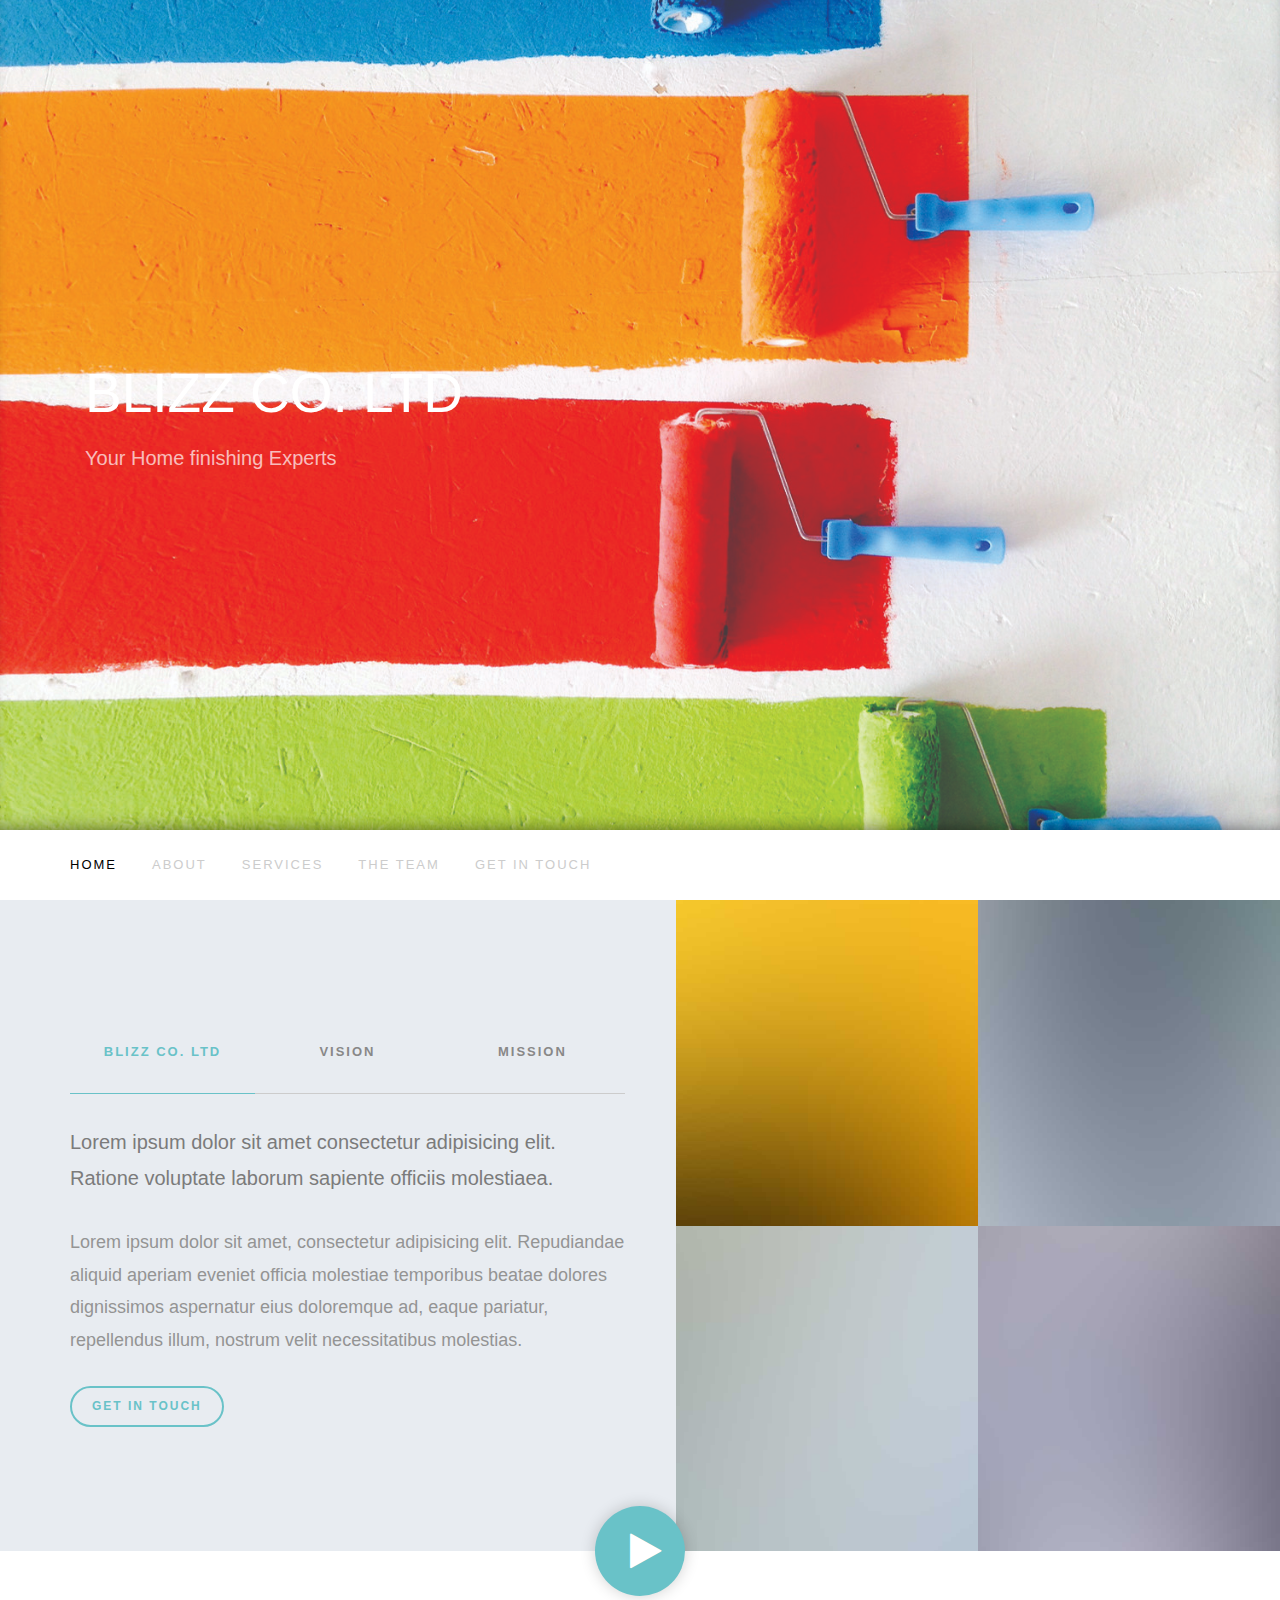
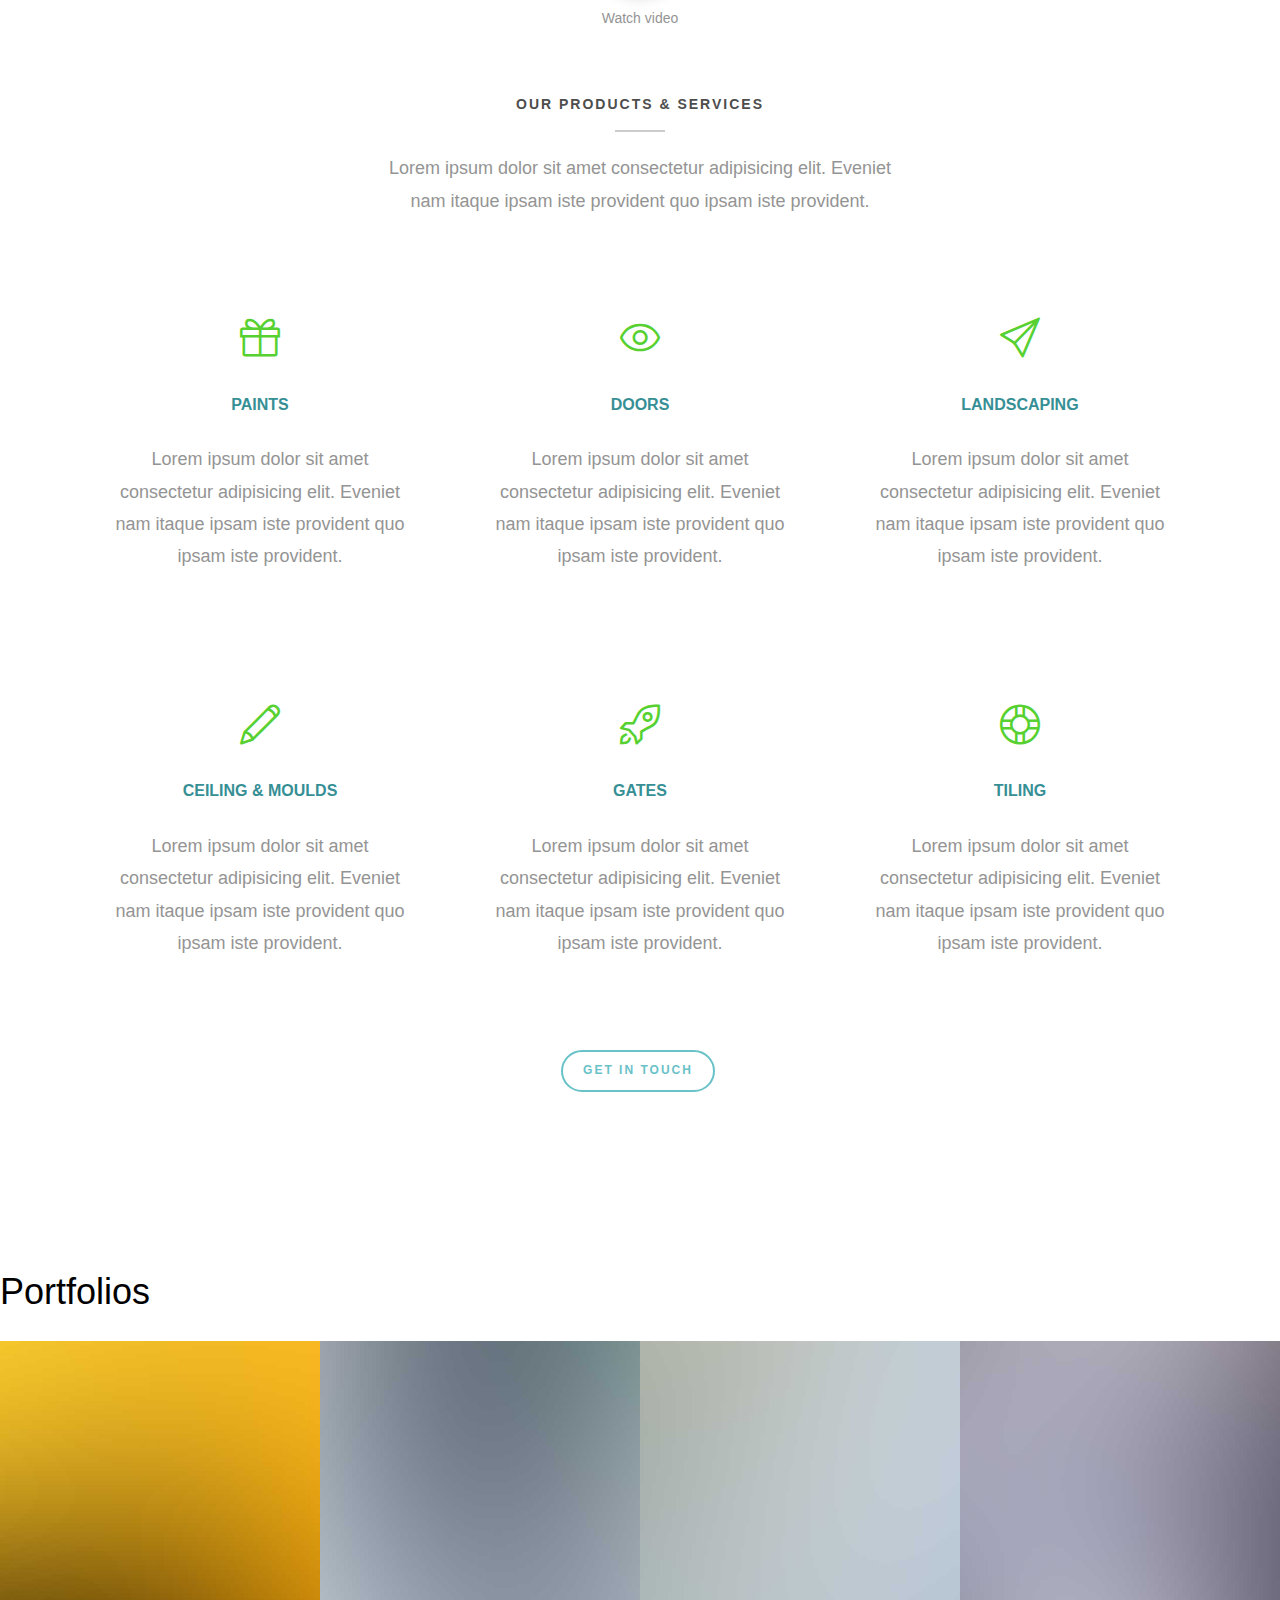
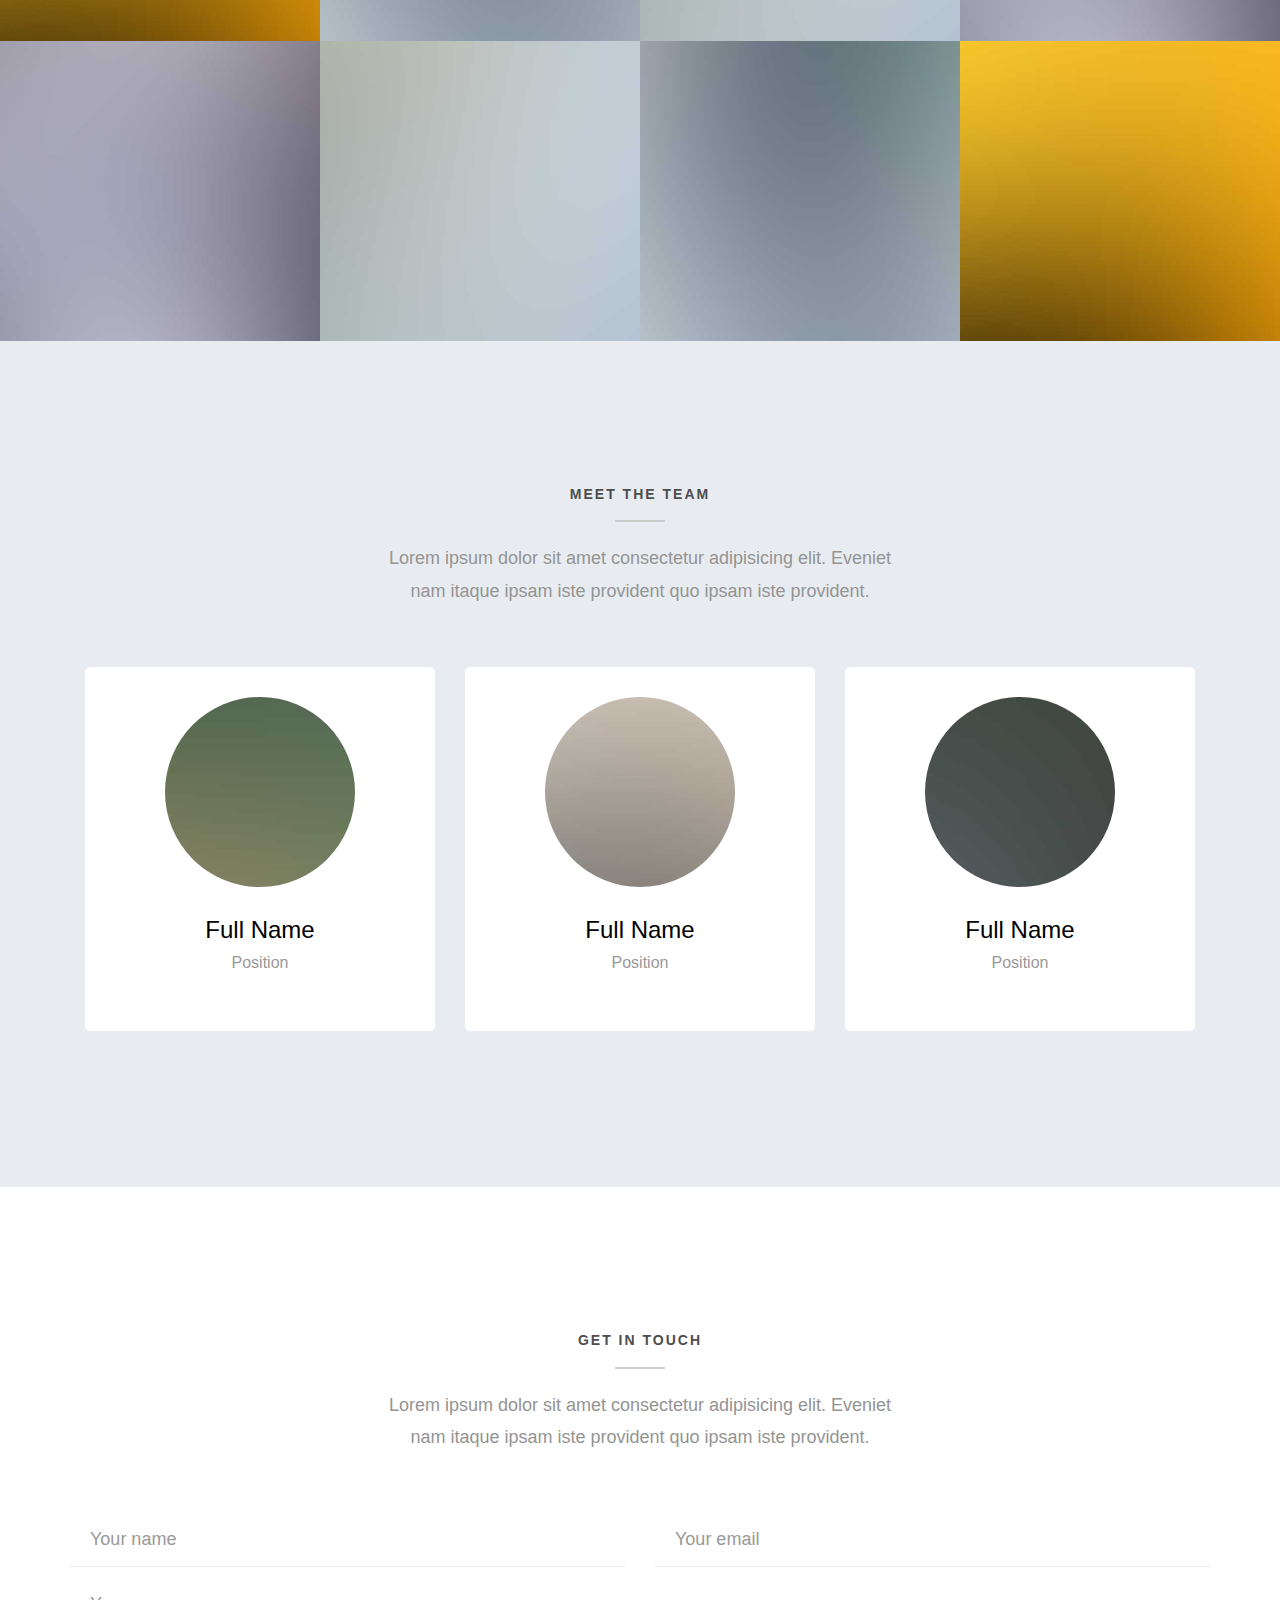
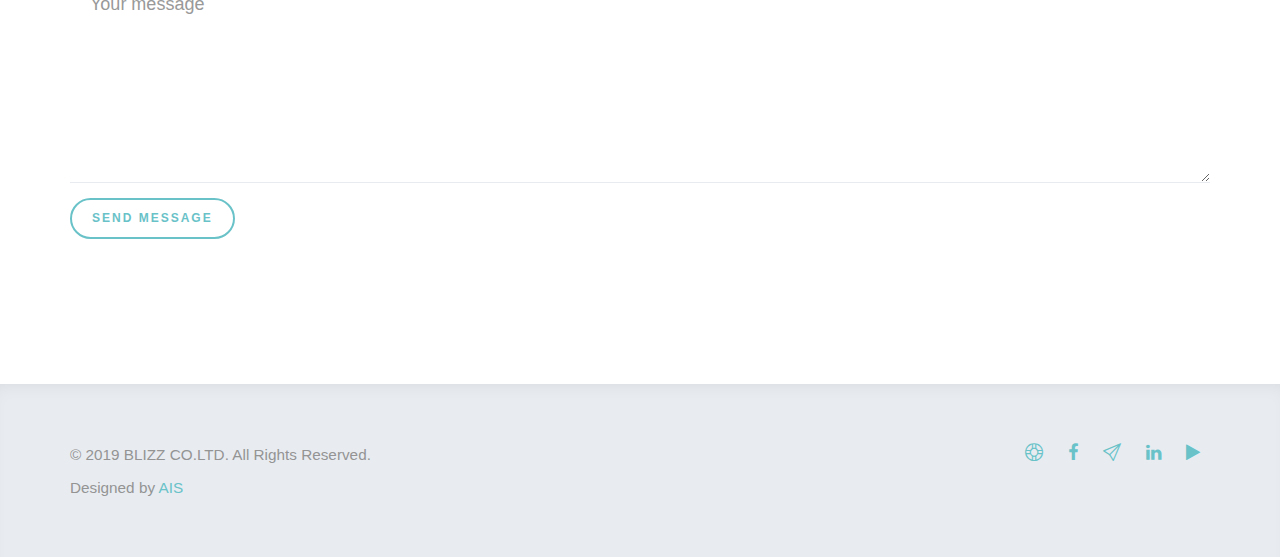
==== index.html @ 88adad77 "Update index.html" ====
<!DOCTYPE html>
<!--[if lt IE 7]>      <html class="no-js lt-ie9 lt-ie8 lt-ie7"> <![endif]-->
<!--[if IE 7]>         <html class="no-js lt-ie9 lt-ie8"> <![endif]-->
<!--[if IE 8]>         <html class="no-js lt-ie9"> <![endif]-->
<!--[if gt IE 8]><!--> <html class="no-js"> <!--<![endif]-->
	<head>
	<meta charset="utf-8">
	<meta http-equiv="X-UA-Compatible" content="IE=edge">
	<title>BLIZZ CO. LTD &angrtvbd; Official Website 2020</title>
	<meta name="viewport" content="width=device-width, initial-scale=1">
	<meta name="description" content="" />
	<meta name="keywords" content="" />
	<meta name="author" content="" />

  
  	<!-- Facebook and Twitter integration -->
	<meta property="og:title" content=""/>
	<meta property="og:image" content=""/>
	<meta property="og:url" content=""/>
	<meta property="og:site_name" content=""/>
	<meta property="og:description" content=""/>
	<meta name="twitter:title" content="" />
	<meta name="twitter:image" content="" />
	<meta name="twitter:url" content="" />
	<meta name="twitter:card" content="" />

	<!-- Place favicon.ico and apple-touch-icon.png in the root directory -->
	<!-- <link rel="shortcut icon" href="favicon.ico"> -->

	<!-- <link href='https://fonts.googleapis.com/css?family=Playfair+Display:400,700,400italic,700italic|Merriweather:300,400italic,300italic,400,700italic' rel='stylesheet' type='text/css'> -->
	
	<!-- Animate.css -->
	<link rel="stylesheet" href="css/animate.css">
	<!-- Icomoon Icon Fonts-->
	<link rel="stylesheet" href="css/icomoon.css">
	<!-- Simple Line Icons -->
	<link rel="stylesheet" href="css/simple-line-icons.css">
	<!-- Magnific Popup -->
	<link rel="stylesheet" href="css/magnific-popup.css">
	<!-- Bootstrap  -->
	<link rel="stylesheet" href="css/bootstrap.css">
	<!-- Theme style -->
	<link rel="stylesheet" href="css/style.css">


	<!-- Modernizr JS -->
	<script src="js/modernizr-2.6.2.min.js"></script>
	<!-- FOR IE9 below -->
	<!--[if lt IE 9]>
	<script src="js/respond.min.js"></script>
	<![endif]-->

	</head>
	<body>
	
	<!-- Loader -->
	<div class="fh5co-loader"></div>
	<div class="fh5co-page">

	<div id="fh5co-container">
		<div id="fh5co-home" class="js-fullheight-home" data-section="home" style="background-image: url(images/hero_bg.jpg);" data-stellar-background-ratio="0.5">
			<div class="container">
				<div class="col-md-6">
					<div class="js-fullheight-home fh5co-copy">
						<div class="js-fullheight-home fh5co-copy-inner">
							<h1>BLIZZ CO. LTD</h1>
							<h2>Your Home finishing Experts</h2>
						</div>
					</div>
				</div>
			</div>
		</div>
		
		<div class="js-sticky">
			<div class="fh5co-main-nav">
				<div class="container">
					<div class="fh5co-menu-1">
						<a href="#" data-nav-section="home">Home</a>
						<a href="#" data-nav-section="mission">About</a>
						<a href="#" data-nav-section="services">Services</a>
						<a href="#" data-nav-section="team">The Team</a>
						<a href="#" data-nav-section="contact">Get In Touch</a>
					</div>
				</div>
			</div>
		</div>

		<div id="fh5co-about" data-section="mission">
			<div class="fh5co-2col">
				
				<div class="fh5co-2col-inner left">
						
						<div class="fh5co-tabs-container">
							<ul class="fh5co-tabs fh5co-three">
								<li class="active"><a href="#" data-tab="marketing">BLIZZ CO. LTD</a></li>
								<li><a href="#" data-tab="analysis">Vision</a></li>
								<li><a href="#" data-tab="strategy">Mission</a></li>
							</ul>
							<div class="fh5co-tab-content active" data-tab-content="marketing">
								<h2>Lorem ipsum dolor sit amet consectetur adipisicing elit. Ratione voluptate laborum sapiente officiis molestiaea.</h2>
								<p>Lorem ipsum dolor sit amet, consectetur adipisicing elit. Repudiandae aliquid aperiam eveniet officia molestiae temporibus beatae dolores dignissimos aspernatur eius doloremque ad, eaque pariatur, repellendus illum, nostrum velit necessitatibus molestias.</p>
								<!-- <ul class="checked">
									<li>Web Development</li>
									<li>User Interface Experts</li>
									<li>Pixel Perfect Design</li>
								</ul> -->
								<p><a href="#" class="btn btn-primary btn-outline">Get In Touch</a></p>
							</div>

							<div class="fh5co-tab-content" data-tab-content="analysis">
								<h2>Quam quasi illum expedita dicta nemo fugit reprehenderit similique! Corporis praesentium magnam sequi.</h2>
								<p>Lorem ipsum dolor sit amet, consectetur adipisicing elit. Nulla explicabo, molestiae eaque fugiat dolores est esse, doloremque placeat assumenda corrupti officia dolorum. Sunt saepe ut, explicabo consectetur, nostrum illo est.</p>
								<!-- <ul class="checked">
									<li>Free HTML5 Templates</li>
									<li>Free Bootstrap Templates</li>
									<li>Free HTML5 Bootstrap Templates</li>
								</ul> -->
								<p><a href="#" class="btn btn-primary btn-outline">Get In Touch</a></p>
							</div>

							<div class="fh5co-tab-content" data-tab-content="strategy">
								<h2>Magnam iste obcaecati illo laboriosam amet. Dignissimos sed quis voluptatum corporis adipisci amet.</h2>
								<p>Lorem ipsum dolor sit amet, consectetur adipisicing elit. Distinctio dolore illum expedita placeat debitis, dignissimos obcaecati et modi. Possimus id dicta consequuntur veritatis, reiciendis at expedita voluptate sint distinctio eligendi!</p>
								<!-- <ul class="checked">
									<li>Web Development</li>
									<li>User Interface Experts</li>
									<li>Pixel Perfect Design</li>
								</ul> -->
								<p><a href="#" class="btn btn-primary btn-outline">Get In Touch</a></p>
							</div>

						</div>

				</div>

			</div>
			<div class="fh5co-2col fh5co-text">
				<div class="fh5co-grid">
					<div class="fh5co-grid-item" style="background-image: url(images/img_3.jpg);"></div>
					<div class="fh5co-grid-item" style="background-image: url(images/img_2.jpg);"></div>
					<div class="fh5co-grid-item" style="background-image: url(images/img_1.jpg);"></div>
					<div class="fh5co-grid-item" style="background-image: url(images/img_4.jpg);"></div>
				</div>
			</div>
		</div> <!-- END fh5co-about -->

		<div id="fh5co-services" data-section="services">
			<div class="fh5co-video"><a href="https://vimeo.com/channels/staffpicks/93951774" class="popup-vimeo"><i class="icon-play2"></i></a> <span>Watch video</span></div>
			<div class="container">
				<div class="col-md-6 col-md-offset-3 text-center fh5co-heading">
					<h2>Our Products &amp; Services</h2>
					<p>Lorem ipsum dolor sit amet consectetur adipisicing elit. Eveniet nam itaque ipsam iste provident quo ipsam iste provident.</p>
				</div>
				<div class="col-md-4">
					<div class="service">
						<div class="icon"><i class="icon-present"></i></div>
							<a href="Paints.html"><h3><strong>Paints</strong></h3></a> 
						<p>Lorem ipsum dolor sit amet consectetur adipisicing elit. Eveniet nam itaque ipsam iste provident quo ipsam iste provident.</p>
						<!-- <p><strong>Wholesales</strong> <br><strong>Retails</strong> <br><strong>Application Services</strong></p>						 -->
					</div>
				</div>
				<div class="col-md-4">
					<div class="service">
						<div class="icon"><i class="icon-eye"></i></div>
						<a href="Doors.html"><h3><strong>Doors</strong></h3></a>
						<p>Lorem ipsum dolor sit amet consectetur adipisicing elit. Eveniet nam itaque ipsam iste provident quo ipsam iste provident.</p>
						<!-- <p><strong>Wholesales</strong> <br><strong>Retails</strong></p> -->
					</div>
				</div>
				<div class="col-md-4">
					<div class="service">
						<div class="icon"><i class="icon-paper-plane"></i></div>
						<a href="Landscaping.html"><h3><strong>Landscaping</strong></h3></a>
						<p>Lorem ipsum dolor sit amet consectetur adipisicing elit. Eveniet nam itaque ipsam iste provident quo ipsam iste provident.</p>
					</div>
				</div>

				<div class="col-md-4">
					<div class="service">
						<div class="icon"><i class="icon-pencil"></i></div>
						<a href="Ceiling-moulds.html"><h3><strong>Ceiling &amp; Moulds</strong></h3></a>
						<p>Lorem ipsum dolor sit amet consectetur adipisicing elit. Eveniet nam itaque ipsam iste provident quo ipsam iste provident.</p>
					</div>
				</div>
				<div class="col-md-4">
					<div class="service">
						<div class="icon"><i class="icon-rocket"></i></div>
							<a href="Gates.html"><h3><strong>Gates</strong></h3></a>
						<p>Lorem ipsum dolor sit amet consectetur adipisicing elit. Eveniet nam itaque ipsam iste provident quo ipsam iste provident.</p>
					</div>
				</div>
				<div class="col-md-4">
					<div class="service">
						<div class="icon"><i class="icon-support"></i></div>
						<a href="Tiling.html"><h3><strong>Tiling</strong></h3></a>
						<p>Lorem ipsum dolor sit amet consectetur adipisicing elit. Eveniet nam itaque ipsam iste provident quo ipsam iste provident.</p>
					</div>
				</div>
				<div class="col-md-12 text-center">
					<p><a href="#" class="btn btn-primary btn-outline">Get In Touch</a></p>
				</div>

			</div>

		</div> <!-- END fh5co-services -->
		<h1>Portfolios</h1>
		<div id="fh5co-gallery">
			<a href="images/img_3.jpg" class="fh5co-item image-popup" style="background-image: url(images/img_3.jpg)">
				<div class="fh5co-overlay"></div>
				<div class="fh5co-copy">
					<div class="fh5co-copy-inner">
						<h2>Consectetur adipisicing</h2>
						<h3>Web Design</h3>
					</div>
				</div>
			</a>
			<a href="images/img_2.jpg" class="fh5co-item image-popup" style="background-image: url(images/img_2.jpg)">
				<div class="fh5co-overlay"></div>
				<div class="fh5co-copy">
					<div class="fh5co-copy-inner">
						<h2>Consectetur adipisicing</h2>
						<h3>Web Design</h3>
					</div>
				</div>
			</a>
			<a href="images/img_1.jpg" class="fh5co-item image-popup" style="background-image: url(images/img_1.jpg)">
				<div class="fh5co-overlay"></div>
				<div class="fh5co-copy">
					<div class="fh5co-copy-inner">
						<h2>Consectetur adipisicing</h2>
						<h3>Illustration</h3>
					</div>
				</div>
			</a>
			<a href="images/img_4.jpg" class="fh5co-item image-popup" style="background-image: url(images/img_4.jpg)">
				<div class="fh5co-overlay"></div>
				<div class="fh5co-copy">
					<div class="fh5co-copy-inner">
						<h2>Consectetur adipisicing</h2>
						<h3>Web Design</h3>
					</div>
				</div>
			</a>
			<a href="images/img_4.jpg" class="fh5co-item image-popup" style="background-image: url(images/img_4.jpg)">
				<div class="fh5co-overlay"></div>
				<div class="fh5co-copy">
					<div class="fh5co-copy-inner">
						<h2>Consectetur adipisicing</h2>
						<h3>Logo, Branding</h3>
					</div>
				</div>
			</a>
			<a href="images/img_1.jpg" class="fh5co-item image-popup" style="background-image: url(images/img_1.jpg)">
				<div class="fh5co-overlay"></div>
				<div class="fh5co-copy">
					<div class="fh5co-copy-inner">
						<h2>Consectetur adipisicing</h2>
						<h3>Brnading, Identity</h3>
					</div>
				</div>
			</a>
			<a href="images/img_2.jpg" class="fh5co-item image-popup" style="background-image: url(images/img_2.jpg)">
				<div class="fh5co-overlay"></div>
				<div class="fh5co-copy">
					<div class="fh5co-copy-inner">
						<h2>Consectetur adipisicing</h2>
						<h3>Packaging</h3>
					</div>
				</div>
			</a>
			<a href="images/img_3.jpg" class="fh5co-item image-popup" style="background-image: url(images/img_3.jpg)">
				<div class="fh5co-overlay"></div>
				<div class="fh5co-copy">
					<div class="fh5co-copy-inner">
						<h2>Consectetur adipisicing</h2>
						<h3>Web Design</h3>
					</div>
				</div>
			</a>
		</div> <!-- END fh5co-gallery -->

		<div id="fh5co-team" data-section="team">
			<div class="container">
				<div class="col-md-6 col-md-offset-3 text-center fh5co-heading">
					<h2>Meet The Team</h2>
					<p>Lorem ipsum dolor sit amet consectetur adipisicing elit. Eveniet nam itaque ipsam iste provident quo ipsam iste provident.</p>
				</div>
				<div class="col-md-4">
					<div class="person">
						<img src="images/person1.jpg" alt="" class="img-responsive">
						<h3>Full Name</h3>
						<h4>Position</h4>
					</div>
				</div>
				<div class="col-md-4">
					<div class="person">
						<img src="images/person2.jpg" alt="" class="img-responsive">
						<h3>Full Name</h3>
						<h4>Position</h4>
					</div>
				</div>
				<div class="col-md-4">
					<div class="person">
						<img src="images/person3.jpg" alt="" class="img-responsive">
						<h3>Full Name</h3>
						<h4>Position</h4>
					</div>
				</div>
			</div>
		</div> <!-- END fh5co-team -->

		<div id="fh5co-contact" data-section="contact">
			<div class="container">
				<div class="col-md-6 col-md-offset-3 text-center fh5co-heading">
					<h2>Get In Touch</h2>
					<p>Lorem ipsum dolor sit amet consectetur adipisicing elit. Eveniet nam itaque ipsam iste provident quo ipsam iste provident.</p>
				</div>
				<form action="#" method="post">
					<div class="row">
						<div class="col-md-6">
							<div class="form-group">
								<input type="text" name="name" class="form-control" placeholder="Your name">
							</div>		
						</div>
						<div class="col-md-6">
							<div class="form-group">
								<input type="email" name="email" class="form-control" placeholder="Your email">
							</div>		
						</div>
						<div class="col-md-12">
							<div class="form-group">
								<textarea name="message" id="" cols="30" rows="7" class="form-control" placeholder="Your message"></textarea>
							</div>		
						</div>
						<div class="col-md-12">
							<div class="form-group">
								<input type="submit" name="submit" value="Send message" class="btn btn-primary btn-outline">
							</div>
						</div>
					</div>
					
				</form>
			</div>
		</div>

		<div id="fh5co-footer">
			<div class="container">
				<div class="row">
					<div class="col-md-6">
						<p><small>&copy; 2019 BLIZZ CO.LTD. All Rights Reserved. <br> Designed by <a href="http://ais.com/" target="_blank">AIS</a></small></p>
					</div>
					<div class="col-md-6">
						<ul class="fh5co-social">
							<li><a href="#"><i class="icon-support"></i></a></li>
							<li><a href="#"><i class="icon-facebook"></i></a></li>
							<li><a href="#"><i class="icon-paper-plane"></i></a></li>
							<li><a href="#"><i class="icon-linkedin"></i></a></li>
							<li><a href="#"><i class="icon-play2"></i></a></li>
						</ul>
					</div>
				</div>
			</div>
		</div>

		
		
	</div>

	</div>

	<div class="gototop js-top">
		<a href="#" class="js-gotop"><i class="icon-arrow-up"></i></a>
	</div>
	
	
	
	
	<!-- jQuery -->
	<script src="js/jquery.min.js"></script>
	<!-- jQuery Easing -->
	<script src="js/jquery.easing.1.3.js"></script>
	<!-- Bootstrap -->
	<script src="js/bootstrap.min.js"></script>
	<!-- Waypoints -->
	<script src="js/jquery.waypoints.min.js"></script>
	<!-- Stellar Parallax -->
	<script src="js/jquery.stellar.min.js"></script>
	<!-- Magnific Popup -->
	<script src="js/jquery.magnific-popup.min.js"></script>
	<script src="js/magnific-popup-options.js"></script>
	<!-- Main JS -->
	<script src="js/main.js"></script>

	</body>
</html>
---- css/icomoon.css ----
@font-face {
	font-family: 'icomoon';
	src:url('../fonts/icomoon/icomoon.eot?qtatmt');
	src:url('../fonts/icomoon/icomoon.eot?qtatmt#iefix') format('embedded-opentype'),
		url('../fonts/icomoon/icomoon.ttf?qtatmt') format('truetype'),
		url('../fonts/icomoon/icomoon.woff?qtatmt') format('woff'),
		url('../fonts/icomoon/icomoon.svg?qtatmt#icomoon') format('svg');
	font-weight: normal;
	font-style: normal;
}

[class^="icon-"], [class*=" icon-"] {
	font-family: 'icomoon';
	speak: none;
	font-style: normal;
	font-weight: normal;
	font-variant: normal;
	text-transform: none;
	line-height: 1;

	/* Better Font Rendering =========== */
	-webkit-font-smoothing: antialiased;
	-moz-osx-font-smoothing: grayscale;
}

.icon-glass:before {
	content: "\f000";
}
.icon-music:before {
	content: "\f001";
}
.icon-search2:before {
	content: "\f002";
}
.icon-envelope-o:before {
	content: "\f003";
}
.icon-heart:before {
	content: "\f004";
}
.icon-star:before {
	content: "\f005";
}
.icon-star-o:before {
	content: "\f006";
}
.icon-user:before {
	content: "\f007";
}
.icon-film:before {
	content: "\f008";
}
.icon-th-large:before {
	content: "\f009";
}
.icon-th:before {
	content: "\f00a";
}
.icon-th-list:before {
	content: "\f00b";
}
.icon-check:before {
	content: "\f00c";
}
.icon-close:before {
	content: "\f00d";
}
.icon-remove:before {
	content: "\f00d";
}
.icon-times:before {
	content: "\f00d";
}
.icon-search-plus:before {
	content: "\f00e";
}
.icon-search-minus:before {
	content: "\f010";
}
.icon-power-off:before {
	content: "\f011";
}
.icon-signal:before {
	content: "\f012";
}
.icon-cog:before {
	content: "\f013";
}
.icon-gear:before {
	content: "\f013";
}
.icon-trash-o:before {
	content: "\f014";
}
.icon-home:before {
	content: "\f015";
}
.icon-file-o:before {
	content: "\f016";
}
.icon-clock-o:before {
	content: "\f017";
}
.icon-road:before {
	content: "\f018";
}
.icon-download:before {
	content: "\f019";
}
.icon-arrow-circle-o-down:before {
	content: "\f01a";
}
.icon-arrow-circle-o-up:before {
	content: "\f01b";
}
.icon-inbox:before {
	content: "\f01c";
}
.icon-play-circle-o:before {
	content: "\f01d";
}
.icon-repeat2:before {
	content: "\f01e";
}
.icon-rotate-right:before {
	content: "\f01e";
}
.icon-refresh:before {
	content: "\f021";
}
.icon-list-alt:before {
	content: "\f022";
}
.icon-lock:before {
	content: "\f023";
}
.icon-flag:before {
	content: "\f024";
}
.icon-headphones:before {
	content: "\f025";
}
.icon-volume-off:before {
	content: "\f026";
}
.icon-volume-down:before {
	content: "\f027";
}
.icon-volume-up:before {
	content: "\f028";
}
.icon-qrcode:before {
	content: "\f029";
}
.icon-barcode:before {
	content: "\f02a";
}
.icon-tag:before {
	content: "\f02b";
}
.icon-tags:before {
	content: "\f02c";
}
.icon-book:before {
	content: "\f02d";
}
.icon-bookmark:before {
	content: "\f02e";
}
.icon-print:before {
	content: "\f02f";
}
.icon-camera:before {
	content: "\f030";
}
.icon-font:before {
	content: "\f031";
}
.icon-bold:before {
	content: "\f032";
}
.icon-italic:before {
	content: "\f033";
}
.icon-text-height:before {
	content: "\f034";
}
.icon-text-width:before {
	content: "\f035";
}
.icon-align-left:before {
	content: "\f036";
}
.icon-align-center2:before {
	content: "\f037";
}
.icon-align-right:before {
	content: "\f038";
}
.icon-align-justify2:before {
	content: "\f039";
}
.icon-list:before {
	content: "\f03a";
}
.icon-dedent:before {
	content: "\f03b";
}
.icon-outdent:before {
	content: "\f03b";
}
.icon-indent:before {
	content: "\f03c";
}
.icon-video-camera:before {
	content: "\f03d";
}
.icon-image:before {
	content: "\f03e";
}
.icon-photo:before {
	content: "\f03e";
}
.icon-picture-o:before {
	content: "\f03e";
}
.icon-pencil:before {
	content: "\f040";
}
.icon-map-marker:before {
	content: "\f041";
}
.icon-adjust:before {
	content: "\f042";
}
.icon-tint:before {
	content: "\f043";
}
.icon-edit:before {
	content: "\f044";
}
.icon-pencil-square-o:before {
	content: "\f044";
}
.icon-share-square-o:before {
	content: "\f045";
}
.icon-check-square-o:before {
	content: "\f046";
}
.icon-arrows:before {
	content: "\f047";
}
.icon-step-backward:before {
	content: "\f048";
}
.icon-fast-backward:before {
	content: "\f049";
}
.icon-backward:before {
	content: "\f04a";
}
.icon-play2:before {
	content: "\f04b";
}
.icon-pause2:before {
	content: "\f04c";
}
.icon-stop2:before {
	content: "\f04d";
}
.icon-forward:before {
	content: "\f04e";
}
.icon-fast-forward2:before {
	content: "\f050";
}
.icon-step-forward:before {
	content: "\f051";
}
.icon-eject:before {
	content: "\f052";
}
.icon-chevron-left:before {
	content: "\f053";
}
.icon-chevron-right:before {
	content: "\f054";
}
.icon-plus-circle:before {
	content: "\f055";
}
.icon-minus-circle:before {
	content: "\f056";
}
.icon-times-circle:before {
	content: "\f057";
}
.icon-check-circle:before {
	content: "\f058";
}
.icon-question-circle:before {
	content: "\f059";
}
.icon-info-circle:before {
	content: "\f05a";
}
.icon-crosshairs:before {
	content: "\f05b";
}
.icon-times-circle-o:before {
	content: "\f05c";
}
.icon-check-circle-o:before {
	content: "\f05d";
}
.icon-ban2:before {
	content: "\f05e";
}
.icon-arrow-left:before {
	content: "\f060";
}
.icon-arrow-right:before {
	content: "\f061";
}
.icon-arrow-up:before {
	content: "\f062";
}
.icon-arrow-down:before {
	content: "\f063";
}
.icon-mail-forward:before {
	content: "\f064";
}
.icon-share:before {
	content: "\f064";
}
.icon-expand2:before {
	content: "\f065";
}
.icon-compress:before {
	content: "\f066";
}
.icon-plus:before {
	content: "\f067";
}
.icon-minus:before {
	content: "\f068";
}
.icon-asterisk:before {
	content: "\f069";
}
.icon-exclamation-circle:before {
	content: "\f06a";
}
.icon-gift:before {
	content: "\f06b";
}
.icon-leaf:before {
	content: "\f06c";
}
.icon-fire:before {
	content: "\f06d";
}
.icon-eye:before {
	content: "\f06e";
}
.icon-eye-slash:before {
	content: "\f070";
}
.icon-exclamation-triangle:before {
	content: "\f071";
}
.icon-warning:before {
	content: "\f071";
}
.icon-plane:before {
	content: "\f072";
}
.icon-calendar:before {
	content: "\f073";
}
.icon-random:before {
	content: "\f074";
}
.icon-comment:before {
	content: "\f075";
}
.icon-magnet:before {
	content: "\f076";
}
.icon-chevron-up:before {
	content: "\f077";
}
.icon-chevron-down:before {
	content: "\f078";
}
.icon-retweet:before {
	content: "\f079";
}
.icon-shopping-cart:before {
	content: "\f07a";
}
.icon-folder:before {
	content: "\f07b";
}
.icon-folder-open:before {
	content: "\f07c";
}
.icon-arrows-v:before {
	content: "\f07d";
}
.icon-arrows-h:before {
	content: "\f07e";
}
.icon-bar-chart:before {
	content: "\f080";
}
.icon-bar-chart-o:before {
	content: "\f080";
}
.icon-twitter-square:before {
	content: "\f081";
}
.icon-facebook-square:before {
	content: "\f082";
}
.icon-camera-retro:before {
	content: "\f083";
}
.icon-key:before {
	content: "\f084";
}
.icon-cogs:before {
	content: "\f085";
}
.icon-gears:before {
	content: "\f085";
}
.icon-comments:before {
	content: "\f086";
}
.icon-thumbs-o-up:before {
	content: "\f087";
}
.icon-thumbs-o-down:before {
	content: "\f088";
}
.icon-star-half:before {
	content: "\f089";
}
.icon-heart-o:before {
	content: "\f08a";
}
.icon-sign-out:before {
	content: "\f08b";
}
.icon-linkedin-square:before {
	content: "\f08c";
}
.icon-thumb-tack:before {
	content: "\f08d";
}
.icon-external-link:before {
	content: "\f08e";
}
.icon-sign-in:before {
	content: "\f090";
}
.icon-trophy:before {
	content: "\f091";
}
.icon-github-square:before {
	content: "\f092";
}
.icon-upload:before {
	content: "\f093";
}
.icon-lemon-o:before {
	content: "\f094";
}
.icon-phone:before {
	content: "\f095";
}
.icon-square-o:before {
	content: "\f096";
}
.icon-bookmark-o:before {
	content: "\f097";
}
.icon-phone-square:before {
	content: "\f098";
}
.icon-twitter:before {
	content: "\f099";
}
.icon-facebook:before {
	content: "\f09a";
}
.icon-facebook-f:before {
	content: "\f09a";
}
.icon-github:before {
	content: "\f09b";
}
.icon-unlock2:before {
	content: "\f09c";
}
.icon-credit-card:before {
	content: "\f09d";
}
.icon-feed:before {
	content: "\f09e";
}
.icon-rss:before {
	content: "\f09e";
}
.icon-hdd-o:before {
	content: "\f0a0";
}
.icon-bullhorn:before {
	content: "\f0a1";
}
.icon-bell-o:before {
	content: "\f0a2";
}
.icon-certificate:before {
	content: "\f0a3";
}
.icon-hand-o-right:before {
	content: "\f0a4";
}
.icon-hand-o-left:before {
	content: "\f0a5";
}
.icon-hand-o-up:before {
	content: "\f0a6";
}
.icon-hand-o-down:before {
	content: "\f0a7";
}
.icon-arrow-circle-left:before {
	content: "\f0a8";
}
.icon-arrow-circle-right:before {
	content: "\f0a9";
}
.icon-arrow-circle-up:before {
	content: "\f0aa";
}
.icon-arrow-circle-down:before {
	content: "\f0ab";
}
.icon-globe:before {
	content: "\f0ac";
}
.icon-wrench:before {
	content: "\f0ad";
}
.icon-tasks:before {
	content: "\f0ae";
}
.icon-filter:before {
	content: "\f0b0";
}
.icon-briefcase:before {
	content: "\f0b1";
}
.icon-arrows-alt:before {
	content: "\f0b2";
}
.icon-group:before {
	content: "\f0c0";
}
.icon-users:before {
	content: "\f0c0";
}
.icon-chain:before {
	content: "\f0c1";
}
.icon-link:before {
	content: "\f0c1";
}
.icon-cloud:before {
	content: "\f0c2";
}
.icon-flask:before {
	content: "\f0c3";
}
.icon-cut:before {
	content: "\f0c4";
}
.icon-scissors:before {
	content: "\f0c4";
}
.icon-copy:before {
	content: "\f0c5";
}
.icon-files-o:before {
	content: "\f0c5";
}
.icon-paperclip:before {
	content: "\f0c6";
}
.icon-floppy-o:before {
	content: "\f0c7";
}
.icon-save:before {
	content: "\f0c7";
}
.icon-square:before {
	content: "\f0c8";
}
.icon-bars:before {
	content: "\f0c9";
}
.icon-navicon:before {
	content: "\f0c9";
}
.icon-reorder:before {
	content: "\f0c9";
}
.icon-list-ul:before {
	content: "\f0ca";
}
.icon-list-ol:before {
	content: "\f0cb";
}
.icon-strikethrough:before {
	content: "\f0cc";
}
.icon-underline:before {
	content: "\f0cd";
}
.icon-table:before {
	content: "\f0ce";
}
.icon-magic:before {
	content: "\f0d0";
}
.icon-truck:before {
	content: "\f0d1";
}
.icon-pinterest:before {
	content: "\f0d2";
}
.icon-pinterest-square:before {
	content: "\f0d3";
}
.icon-google-plus-square:before {
	content: "\f0d4";
}
.icon-google-plus:before {
	content: "\f0d5";
}
.icon-money:before {
	content: "\f0d6";
}
.icon-caret-down:before {
	content: "\f0d7";
}
.icon-caret-up:before {
	content: "\f0d8";
}
.icon-caret-left:before {
	content: "\f0d9";
}
.icon-caret-right:before {
	content: "\f0da";
}
.icon-columns2:before {
	content: "\f0db";
}
.icon-sort:before {
	content: "\f0dc";
}
.icon-unsorted:before {
	content: "\f0dc";
}
.icon-sort-desc:before {
	content: "\f0dd";
}
.icon-sort-down:before {
	content: "\f0dd";
}
.icon-sort-asc:before {
	content: "\f0de";
}
.icon-sort-up:before {
	content: "\f0de";
}
.icon-envelope:before {
	content: "\f0e0";
}
.icon-linkedin:before {
	content: "\f0e1";
}
.icon-rotate-left:before {
	content: "\f0e2";
}
.icon-undo:before {
	content: "\f0e2";
}
.icon-gavel:before {
	content: "\f0e3";
}
.icon-legal:before {
	content: "\f0e3";
}
.icon-dashboard:before {
	content: "\f0e4";
}
.icon-tachometer:before {
	content: "\f0e4";
}
.icon-comment-o:before {
	content: "\f0e5";
}
.icon-comments-o:before {
	content: "\f0e6";
}
.icon-bolt:before {
	content: "\f0e7";
}
.icon-flash:before {
	content: "\f0e7";
}
.icon-sitemap:before {
	content: "\f0e8";
}
.icon-umbrella2:before {
	content: "\f0e9";
}
.icon-clipboard:before {
	content: "\f0ea";
}
.icon-paste:before {
	content: "\f0ea";
}
.icon-lightbulb-o:before {
	content: "\f0eb";
}
.icon-exchange:before {
	content: "\f0ec";
}
.icon-cloud-download2:before {
	content: "\f0ed";
}
.icon-cloud-upload2:before {
	content: "\f0ee";
}
.icon-user-md:before {
	content: "\f0f0";
}
.icon-stethoscope:before {
	content: "\f0f1";
}
.icon-suitcase:before {
	content: "\f0f2";
}
.icon-bell:before {
	content: "\f0f3";
}
.icon-coffee:before {
	content: "\f0f4";
}
.icon-cutlery:before {
	content: "\f0f5";
}
.icon-file-text-o:before {
	content: "\f0f6";
}
.icon-building-o:before {
	content: "\f0f7";
}
.icon-hospital-o:before {
	content: "\f0f8";
}
.icon-ambulance:before {
	content: "\f0f9";
}
.icon-medkit:before {
	content: "\f0fa";
}
.icon-fighter-jet:before {
	content: "\f0fb";
}
.icon-beer:before {
	content: "\f0fc";
}
.icon-h-square:before {
	content: "\f0fd";
}
.icon-plus-square:before {
	content: "\f0fe";
}
.icon-angle-double-left:before {
	content: "\f100";
}
.icon-angle-double-right:before {
	content: "\f101";
}
.icon-angle-double-up:before {
	content: "\f102";
}
.icon-angle-double-down:before {
	content: "\f103";
}
.icon-angle-left:before {
	content: "\f104";
}
.icon-angle-right:before {
	content: "\f105";
}
.icon-angle-up:before {
	content: "\f106";
}
.icon-angle-down:before {
	content: "\f107";
}
.icon-desktop:before {
	content: "\f108";
}
.icon-laptop:before {
	content: "\f109";
}
.icon-tablet:before {
	content: "\f10a";
}
.icon-mobile:before {
	content: "\f10b";
}
.icon-mobile-phone:before {
	content: "\f10b";
}
.icon-circle-o:before {
	content: "\f10c";
}
.icon-quote-left:before {
	content: "\f10d";
}
.icon-quote-right:before {
	content: "\f10e";
}
.icon-spinner:before {
	content: "\f110";
}
.icon-circle:before {
	content: "\f111";
}
.icon-mail-reply:before {
	content: "\f112";
}
.icon-reply:before {
	content: "\f112";
}
.icon-github-alt:before {
	content: "\f113";
}
.icon-folder-o:before {
	content: "\f114";
}
.icon-folder-open-o:before {
	content: "\f115";
}
.icon-smile-o:before {
	content: "\f118";
}
.icon-frown-o:before {
	content: "\f119";
}
.icon-meh-o:before {
	content: "\f11a";
}
.icon-gamepad:before {
	content: "\f11b";
}
.icon-keyboard-o:before {
	content: "\f11c";
}
.icon-flag-o:before {
	content: "\f11d";
}
.icon-flag-checkered:before {
	content: "\f11e";
}
.icon-terminal:before {
	content: "\f120";
}
.icon-code:before {
	content: "\f121";
}
.icon-mail-reply-all:before {
	content: "\f122";
}
.icon-reply-all:before {
	content: "\f122";
}
.icon-star-half-empty:before {
	content: "\f123";
}
.icon-star-half-full:before {
	content: "\f123";
}
.icon-star-half-o:before {
	content: "\f123";
}
.icon-location-arrow:before {
	content: "\f124";
}
.icon-crop:before {
	content: "\f125";
}
.icon-code-fork:before {
	content: "\f126";
}
.icon-chain-broken:before {
	content: "\f127";
}
.icon-unlink:before {
	content: "\f127";
}
.icon-question:before {
	content: "\f128";
}
.icon-info:before {
	content: "\f129";
}
.icon-exclamation:before {
	content: "\f12a";
}
.icon-superscript:before {
	content: "\f12b";
}
.icon-subscript:before {
	content: "\f12c";
}
.icon-eraser:before {
	content: "\f12d";
}
.icon-puzzle-piece:before {
	content: "\f12e";
}
.icon-microphone2:before {
	content: "\f130";
}
.icon-microphone-slash:before {
	content: "\f131";
}
.icon-shield:before {
	content: "\f132";
}
.icon-calendar-o:before {
	content: "\f133";
}
.icon-fire-extinguisher:before {
	content: "\f134";
}
.icon-rocket:before {
	content: "\f135";
}
.icon-maxcdn:before {
	content: "\f136";
}
.icon-chevron-circle-left:before {
	content: "\f137";
}
.icon-chevron-circle-right:before {
	content: "\f138";
}
.icon-chevron-circle-up:before {
	content: "\f139";
}
.icon-chevron-circle-down:before {
	content: "\f13a";
}
.icon-html5:before {
	content: "\f13b";
}
.icon-css3:before {
	content: "\f13c";
}
.icon-anchor2:before {
	content: "\f13d";
}
.icon-unlock-alt:before {
	content: "\f13e";
}
.icon-bullseye:before {
	content: "\f140";
}
.icon-ellipsis-h:before {
	content: "\f141";
}
.icon-ellipsis-v:before {
	content: "\f142";
}
.icon-rss-square:before {
	content: "\f143";
}
.icon-play-circle:before {
	content: "\f144";
}
.icon-ticket:before {
	content: "\f145";
}
.icon-minus-square:before {
	content: "\f146";
}
.icon-minus-square-o:before {
	content: "\f147";
}
.icon-level-up:before {
	content: "\f148";
}
.icon-level-down:before {
	content: "\f149";
}
.icon-check-square:before {
	content: "\f14a";
}
.icon-pencil-square:before {
	content: "\f14b";
}
.icon-external-link-square:before {
	content: "\f14c";
}
.icon-share-square:before {
	content: "\f14d";
}
.icon-compass:before {
	content: "\f14e";
}
.icon-caret-square-o-down:before {
	content: "\f150";
}
.icon-toggle-down:before {
	content: "\f150";
}
.icon-caret-square-o-up:before {
	content: "\f151";
}
.icon-toggle-up:before {
	content: "\f151";
}
.icon-caret-square-o-right:before {
	content: "\f152";
}
.icon-toggle-right:before {
	content: "\f152";
}
.icon-eur:before {
	content: "\f153";
}
.icon-euro:before {
	content: "\f153";
}
.icon-gbp:before {
	content: "\f154";
}
.icon-dollar:before {
	content: "\f155";
}
.icon-usd:before {
	content: "\f155";
}
.icon-inr:before {
	content: "\f156";
}
.icon-rupee:before {
	content: "\f156";
}
.icon-cny:before {
	content: "\f157";
}
.icon-jpy:before {
	content: "\f157";
}
.icon-rmb:before {
	content: "\f157";
}
.icon-yen:before {
	content: "\f157";
}
.icon-rouble:before {
	content: "\f158";
}
.icon-rub:before {
	content: "\f158";
}
.icon-ruble:before {
	content: "\f158";
}
.icon-krw:before {
	content: "\f159";
}
.icon-won:before {
	content: "\f159";
}
.icon-bitcoin:before {
	content: "\f15a";
}
.icon-btc:before {
	content: "\f15a";
}
.icon-file2:before {
	content: "\f15b";
}
.icon-file-text:before {
	content: "\f15c";
}
.icon-sort-alpha-asc:before {
	content: "\f15d";
}
.icon-sort-alpha-desc:before {
	content: "\f15e";
}
.icon-sort-amount-asc:before {
	content: "\f160";
}
.icon-sort-amount-desc:before {
	content: "\f161";
}
.icon-sort-numeric-asc:before {
	content: "\f162";
}
.icon-sort-numeric-desc:before {
	content: "\f163";
}
.icon-thumbs-up:before {
	content: "\f164";
}
.icon-thumbs-down:before {
	content: "\f165";
}
.icon-youtube-square:before {
	content: "\f166";
}
.icon-youtube:before {
	content: "\f167";
}
.icon-xing:before {
	content: "\f168";
}
.icon-xing-square:before {
	content: "\f169";
}
.icon-youtube-play:before {
	content: "\f16a";
}
.icon-dropbox:before {
	content: "\f16b";
}
.icon-stack-overflow:before {
	content: "\f16c";
}
.icon-instagram:before {
	content: "\f16d";
}
.icon-flickr:before {
	content: "\f16e";
}
.icon-adn:before {
	content: "\f170";
}
.icon-bitbucket:before {
	content: "\f171";
}
.icon-bitbucket-square:before {
	content: "\f172";
}
.icon-tumblr:before {
	content: "\f173";
}
.icon-tumblr-square:before {
	content: "\f174";
}
.icon-long-arrow-down:before {
	content: "\f175";
}
.icon-long-arrow-up:before {
	content: "\f176";
}
.icon-long-arrow-left:before {
	content: "\f177";
}
.icon-long-arrow-right:before {
	content: "\f178";
}
.icon-apple:before {
	content: "\f179";
}
.icon-windows:before {
	content: "\f17a";
}
.icon-android:before {
	content: "\f17b";
}
.icon-linux:before {
	content: "\f17c";
}
.icon-dribbble:before {
	content: "\f17d";
}
.icon-skype:before {
	content: "\f17e";
}
.icon-foursquare:before {
	content: "\f180";
}
.icon-trello:before {
	content: "\f181";
}
.icon-female:before {
	content: "\f182";
}
.icon-male:before {
	content: "\f183";
}
.icon-gittip:before {
	content: "\f184";
}
.icon-gratipay:before {
	content: "\f184";
}
.icon-sun-o:before {
	content: "\f185";
}
.icon-moon-o:before {
	content: "\f186";
}
.icon-archive:before {
	content: "\f187";
}
.icon-bug:before {
	content: "\f188";
}
.icon-vk:before {
	content: "\f189";
}
.icon-weibo:before {
	content: "\f18a";
}
.icon-renren:before {
	content: "\f18b";
}
.icon-pagelines:before {
	content: "\f18c";
}
.icon-stack-exchange:before {
	content: "\f18d";
}
.icon-arrow-circle-o-right:before {
	content: "\f18e";
}
.icon-arrow-circle-o-left:before {
	content: "\f190";
}
.icon-caret-square-o-left:before {
	content: "\f191";
}
.icon-toggle-left:before {
	content: "\f191";
}
.icon-dot-circle-o:before {
	content: "\f192";
}
.icon-wheelchair:before {
	content: "\f193";
}
.icon-vimeo-square:before {
	content: "\f194";
}
.icon-try:before {
	content: "\f195";
}
.icon-turkish-lira:before {
	content: "\f195";
}
.icon-plus-square-o:before {
	content: "\f196";
}
.icon-space-shuttle:before {
	content: "\f197";
}
.icon-slack:before {
	content: "\f198";
}
.icon-envelope-square:before {
	content: "\f199";
}
.icon-wordpress:before {
	content: "\f19a";
}
.icon-openid:before {
	content: "\f19b";
}
.icon-bank:before {
	content: "\f19c";
}
.icon-institution:before {
	content: "\f19c";
}
.icon-university:before {
	content: "\f19c";
}
.icon-graduation-cap:before {
	content: "\f19d";
}
.icon-mortar-board:before {
	content: "\f19d";
}
.icon-yahoo:before {
	content: "\f19e";
}
.icon-google:before {
	content: "\f1a0";
}
.icon-reddit:before {
	content: "\f1a1";
}
.icon-reddit-square:before {
	content: "\f1a2";
}
.icon-stumbleupon-circle:before {
	content: "\f1a3";
}
.icon-stumbleupon:before {
	content: "\f1a4";
}
.icon-delicious:before {
	content: "\f1a5";
}
.icon-digg:before {
	content: "\f1a6";
}
.icon-pied-piper:before {
	content: "\f1a7";
}
.icon-pied-piper-alt:before {
	content: "\f1a8";
}
.icon-drupal:before {
	content: "\f1a9";
}
.icon-joomla:before {
	content: "\f1aa";
}
.icon-language:before {
	content: "\f1ab";
}
.icon-fax:before {
	content: "\f1ac";
}
.icon-building:before {
	content: "\f1ad";
}
.icon-child:before {
	content: "\f1ae";
}
.icon-paw:before {
	content: "\f1b0";
}
.icon-spoon:before {
	content: "\f1b1";
}
.icon-cube:before {
	content: "\f1b2";
}
.icon-cubes:before {
	content: "\f1b3";
}
.icon-behance:before {
	content: "\f1b4";
}
.icon-behance-square:before {
	content: "\f1b5";
}
.icon-steam:before {
	content: "\f1b6";
}
.icon-steam-square:before {
	content: "\f1b7";
}
.icon-recycle:before {
	content: "\f1b8";
}
.icon-automobile:before {
	content: "\f1b9";
}
.icon-car:before {
	content: "\f1b9";
}
.icon-cab:before {
	content: "\f1ba";
}
.icon-taxi:before {
	content: "\f1ba";
}
.icon-tree:before {
	content: "\f1bb";
}
.icon-spotify:before {
	content: "\f1bc";
}
.icon-deviantart:before {
	content: "\f1bd";
}
.icon-soundcloud:before {
	content: "\f1be";
}
.icon-database:before {
	content: "\f1c0";
}
.icon-file-pdf-o:before {
	content: "\f1c1";
}
.icon-file-word-o:before {
	content: "\f1c2";
}
.icon-file-excel-o:before {
	content: "\f1c3";
}
.icon-file-powerpoint-o:before {
	content: "\f1c4";
}
.icon-file-image-o:before {
	content: "\f1c5";
}
.icon-file-photo-o:before {
	content: "\f1c5";
}
.icon-file-picture-o:before {
	content: "\f1c5";
}
.icon-file-archive-o:before {
	content: "\f1c6";
}
.icon-file-zip-o:before {
	content: "\f1c6";
}
.icon-file-audio-o:before {
	content: "\f1c7";
}
.icon-file-sound-o:before {
	content: "\f1c7";
}
.icon-file-movie-o:before {
	content: "\f1c8";
}
.icon-file-video-o:before {
	content: "\f1c8";
}
.icon-file-code-o:before {
	content: "\f1c9";
}
.icon-vine:before {
	content: "\f1ca";
}
.icon-codepen:before {
	content: "\f1cb";
}
.icon-jsfiddle:before {
	content: "\f1cc";
}
.icon-life-bouy:before {
	content: "\f1cd";
}
.icon-life-buoy:before {
	content: "\f1cd";
}
.icon-life-ring:before {
	content: "\f1cd";
}
.icon-life-saver:before {
	content: "\f1cd";
}
.icon-support:before {
	content: "\f1cd";
}
.icon-circle-o-notch:before {
	content: "\f1ce";
}
.icon-ra:before {
	content: "\f1d0";
}
.icon-rebel:before {
	content: "\f1d0";
}
.icon-empire:before {
	content: "\f1d1";
}
.icon-ge:before {
	content: "\f1d1";
}
.icon-git-square:before {
	content: "\f1d2";
}
.icon-git:before {
	content: "\f1d3";
}
.icon-hacker-news:before {
	content: "\f1d4";
}
.icon-y-combinator-square:before {
	content: "\f1d4";
}
.icon-yc-square:before {
	content: "\f1d4";
}
.icon-tencent-weibo:before {
	content: "\f1d5";
}
.icon-qq:before {
	content: "\f1d6";
}
.icon-wechat:before {
	content: "\f1d7";
}
.icon-weixin:before {
	content: "\f1d7";
}
.icon-paper-plane:before {
	content: "\f1d8";
}
.icon-send:before {
	content: "\f1d8";
}
.icon-paper-plane-o:before {
	content: "\f1d9";
}
.icon-send-o:before {
	content: "\f1d9";
}
.icon-history:before {
	content: "\f1da";
}
.icon-circle-thin:before {
	content: "\f1db";
}
.icon-header:before {
	content: "\f1dc";
}
.icon-paragraph2:before {
	content: "\f1dd";
}
.icon-sliders:before {
	content: "\f1de";
}
.icon-share-alt:before {
	content: "\f1e0";
}
.icon-share-alt-square:before {
	content: "\f1e1";
}
.icon-bomb:before {
	content: "\f1e2";
}
.icon-futbol-o:before {
	content: "\f1e3";
}
.icon-soccer-ball-o:before {
	content: "\f1e3";
}
.icon-tty:before {
	content: "\f1e4";
}
.icon-binoculars:before {
	content: "\f1e5";
}
.icon-plug:before {
	content: "\f1e6";
}
.icon-slideshare:before {
	content: "\f1e7";
}
.icon-twitch:before {
	content: "\f1e8";
}
.icon-yelp:before {
	content: "\f1e9";
}
.icon-newspaper-o:before {
	content: "\f1ea";
}
.icon-wifi:before {
	content: "\f1eb";
}
.icon-calculator:before {
	content: "\f1ec";
}
.icon-paypal:before {
	content: "\f1ed";
}
.icon-google-wallet:before {
	content: "\f1ee";
}
.icon-cc-visa:before {
	content: "\f1f0";
}
.icon-cc-mastercard:before {
	content: "\f1f1";
}
.icon-cc-discover:before {
	content: "\f1f2";
}
.icon-cc-amex:before {
	content: "\f1f3";
}
.icon-cc-paypal:before {
	content: "\f1f4";
}
.icon-cc-stripe:before {
	content: "\f1f5";
}
.icon-bell-slash:before {
	content: "\f1f6";
}
.icon-bell-slash-o:before {
	content: "\f1f7";
}
.icon-trash:before {
	content: "\f1f8";
}
.icon-copyright:before {
	content: "\f1f9";
}
.icon-at:before {
	content: "\f1fa";
}
.icon-eyedropper:before {
	content: "\f1fb";
}
.icon-paint-brush:before {
	content: "\f1fc";
}
.icon-birthday-cake:before {
	content: "\f1fd";
}
.icon-area-chart:before {
	content: "\f1fe";
}
.icon-pie-chart:before {
	content: "\f200";
}
.icon-line-chart:before {
	content: "\f201";
}
.icon-lastfm:before {
	content: "\f202";
}
.icon-lastfm-square:before {
	content: "\f203";
}
.icon-toggle-off:before {
	content: "\f204";
}
.icon-toggle-on:before {
	content: "\f205";
}
.icon-bicycle:before {
	content: "\f206";
}
.icon-bus:before {
	content: "\f207";
}
.icon-ioxhost:before {
	content: "\f208";
}
.icon-angellist:before {
	content: "\f209";
}
.icon-cc:before {
	content: "\f20a";
}
.icon-ils:before {
	content: "\f20b";
}
.icon-shekel:before {
	content: "\f20b";
}
.icon-sheqel:before {
	content: "\f20b";
}
.icon-meanpath:before {
	content: "\f20c";
}
.icon-buysellads:before {
	content: "\f20d";
}
.icon-connectdevelop:before {
	content: "\f20e";
}
.icon-dashcube:before {
	content: "\f210";
}
.icon-forumbee:before {
	content: "\f211";
}
.icon-leanpub:before {
	content: "\f212";
}
.icon-sellsy:before {
	content: "\f213";
}
.icon-shirtsinbulk:before {
	content: "\f214";
}
.icon-simplybuilt:before {
	content: "\f215";
}
.icon-skyatlas:before {
	content: "\f216";
}
.icon-cart-plus:before {
	content: "\f217";
}
.icon-cart-arrow-down:before {
	content: "\f218";
}
.icon-diamond:before {
	content: "\f219";
}
.icon-ship:before {
	content: "\f21a";
}
.icon-user-secret:before {
	content: "\f21b";
}
.icon-motorcycle:before {
	content: "\f21c";
}
.icon-street-view:before {
	content: "\f21d";
}
.icon-heartbeat:before {
	content: "\f21e";
}
.icon-venus:before {
	content: "\f221";
}
.icon-mars:before {
	content: "\f222";
}
.icon-mercury:before {
	content: "\f223";
}
.icon-intersex:before {
	content: "\f224";
}
.icon-transgender:before {
	content: "\f224";
}
.icon-transgender-alt:before {
	content: "\f225";
}
.icon-venus-double:before {
	content: "\f226";
}
.icon-mars-double:before {
	content: "\f227";
}
.icon-venus-mars:before {
	content: "\f228";
}
.icon-mars-stroke:before {
	content: "\f229";
}
.icon-mars-stroke-v:before {
	content: "\f22a";
}
.icon-mars-stroke-h:before {
	content: "\f22b";
}
.icon-neuter:before {
	content: "\f22c";
}
.icon-genderless:before {
	content: "\f22d";
}
.icon-facebook-official:before {
	content: "\f230";
}
.icon-pinterest-p:before {
	content: "\f231";
}
.icon-whatsapp:before {
	content: "\f232";
}
.icon-server2:before {
	content: "\f233";
}
.icon-user-plus:before {
	content: "\f234";
}
.icon-user-times:before {
	content: "\f235";
}
.icon-bed:before {
	content: "\f236";
}
.icon-hotel:before {
	content: "\f236";
}
.icon-viacoin:before {
	content: "\f237";
}
.icon-train:before {
	content: "\f238";
}
.icon-subway:before {
	content: "\f239";
}
.icon-medium:before {
	content: "\f23a";
}
.icon-y-combinator:before {
	content: "\f23b";
}
.icon-yc:before {
	content: "\f23b";
}
.icon-optin-monster:before {
	content: "\f23c";
}
.icon-opencart:before {
	content: "\f23d";
}
.icon-expeditedssl:before {
	content: "\f23e";
}
.icon-battery-4:before {
	content: "\f240";
}
.icon-battery-full:before {
	content: "\f240";
}
.icon-battery-3:before {
	content: "\f241";
}
.icon-battery-three-quarters:before {
	content: "\f241";
}
.icon-battery-2:before {
	content: "\f242";
}
.icon-battery-half:before {
	content: "\f242";
}
.icon-battery-1:before {
	content: "\f243";
}
.icon-battery-quarter:before {
	content: "\f243";
}
.icon-battery-0:before {
	content: "\f244";
}
.icon-battery-empty:before {
	content: "\f244";
}
.icon-mouse-pointer:before {
	content: "\f245";
}
.icon-i-cursor:before {
	content: "\f246";
}
.icon-object-group:before {
	content: "\f247";
}
.icon-object-ungroup:before {
	content: "\f248";
}
.icon-sticky-note:before {
	content: "\f249";
}
.icon-sticky-note-o:before {
	content: "\f24a";
}
.icon-cc-jcb:before {
	content: "\f24b";
}
.icon-cc-diners-club:before {
	content: "\f24c";
}
.icon-clone:before {
	content: "\f24d";
}
.icon-balance-scale:before {
	content: "\f24e";
}
.icon-hourglass-o:before {
	content: "\f250";
}
.icon-hourglass-1:before {
	content: "\f251";
}
.icon-hourglass-start:before {
	content: "\f251";
}
.icon-hourglass-2:before {
	content: "\f252";
}
.icon-hourglass-half:before {
	content: "\f252";
}
.icon-hourglass-3:before {
	content: "\f253";
}
.icon-hourglass-end:before {
	content: "\f253";
}
.icon-hourglass:before {
	content: "\f254";
}
.icon-hand-grab-o:before {
	content: "\f255";
}
.icon-hand-rock-o:before {
	content: "\f255";
}
.icon-hand-paper-o:before {
	content: "\f256";
}
.icon-hand-stop-o:before {
	content: "\f256";
}
.icon-hand-scissors-o:before {
	content: "\f257";
}
.icon-hand-lizard-o:before {
	content: "\f258";
}
.icon-hand-spock-o:before {
	content: "\f259";
}
.icon-hand-pointer-o:before {
	content: "\f25a";
}
.icon-hand-peace-o:before {
	content: "\f25b";
}
.icon-trademark:before {
	content: "\f25c";
}
.icon-registered:before {
	content: "\f25d";
}
.icon-creative-commons:before {
	content: "\f25e";
}
.icon-gg:before {
	content: "\f260";
}
.icon-gg-circle:before {
	content: "\f261";
}
.icon-tripadvisor:before {
	content: "\f262";
}
.icon-odnoklassniki:before {
	content: "\f263";
}
.icon-odnoklassniki-square:before {
	content: "\f264";
}
.icon-get-pocket:before {
	content: "\f265";
}
.icon-wikipedia-w:before {
	content: "\f266";
}
.icon-safari:before {
	content: "\f267";
}
.icon-chrome:before {
	content: "\f268";
}
.icon-firefox:before {
	content: "\f269";
}
.icon-opera:before {
	content: "\f26a";
}
.icon-internet-explorer:before {
	content: "\f26b";
}
.icon-television:before {
	content: "\f26c";
}
.icon-tv:before {
	content: "\f26c";
}
.icon-contao:before {
	content: "\f26d";
}
.icon-500px:before {
	content: "\f26e";
}
.icon-amazon:before {
	content: "\f270";
}
.icon-calendar-plus-o:before {
	content: "\f271";
}
.icon-calendar-minus-o:before {
	content: "\f272";
}
.icon-calendar-times-o:before {
	content: "\f273";
}
.icon-calendar-check-o:before {
	content: "\f274";
}
.icon-industry:before {
	content: "\f275";
}
.icon-map-pin:before {
	content: "\f276";
}
.icon-map-signs:before {
	content: "\f277";
}
.icon-map-o:before {
	content: "\f278";
}
.icon-map:before {
	content: "\f279";
}
.icon-commenting:before {
	content: "\f27a";
}
.icon-commenting-o:before {
	content: "\f27b";
}
.icon-houzz:before {
	content: "\f27c";
}
.icon-vimeo:before {
	content: "\f27d";
}
.icon-black-tie:before {
	content: "\f27e";
}
.icon-fonticons:before {
	content: "\f280";
}
.icon-eye2:before {
	content: "\e000";
}
.icon-paper-clip:before {
	content: "\e001";
}
.icon-mail2:before {
	content: "\e002";
}
.icon-toggle:before {
	content: "\e003";
}
.icon-layout:before {
	content: "\e004";
}
.icon-link2:before {
	content: "\e005";
}
.icon-bell2:before {
	content: "\e006";
}
.icon-lock2:before {
	content: "\e007";
}
.icon-unlock:before {
	content: "\e008";
}
.icon-ribbon:before {
	content: "\e009";
}
.icon-image2:before {
	content: "\e010";
}
.icon-signal2:before {
	content: "\e011";
}
.icon-target:before {
	content: "\e012";
}
.icon-clipboard2:before {
	content: "\e013";
}
.icon-clock2:before {
	content: "\e014";
}
.icon-watch:before {
	content: "\e015";
}
.icon-air-play:before {
	content: "\e016";
}
.icon-camera2:before {
	content: "\e017";
}
.icon-video2:before {
	content: "\e018";
}
.icon-disc:before {
	content: "\e019";
}
.icon-printer:before {
	content: "\e020";
}
.icon-monitor:before {
	content: "\e021";
}
.icon-server:before {
	content: "\e022";
}
.icon-cog2:before {
	content: "\e023";
}
.icon-heart2:before {
	content: "\e024";
}
.icon-paragraph:before {
	content: "\e025";
}
.icon-align-justify:before {
	content: "\e026";
}
.icon-align-left2:before {
	content: "\e027";
}
.icon-align-center:before {
	content: "\e028";
}
.icon-align-right2:before {
	content: "\e029";
}
.icon-book2:before {
	content: "\e030";
}
.icon-layers2:before {
	content: "\e031";
}
.icon-stack:before {
	content: "\e032";
}
.icon-stack-2:before {
	content: "\e033";
}
.icon-paper:before {
	content: "\e034";
}
.icon-paper-stack:before {
	content: "\e035";
}
.icon-search:before {
	content: "\e036";
}
.icon-zoom-in:before {
	content: "\e037";
}
.icon-zoom-out:before {
	content: "\e038";
}
.icon-reply2:before {
	content: "\e039";
}
.icon-circle-plus:before {
	content: "\e040";
}
.icon-circle-minus:before {
	content: "\e041";
}
.icon-circle-check:before {
	content: "\e042";
}
.icon-circle-cross:before {
	content: "\e043";
}
.icon-square-plus:before {
	content: "\e044";
}
.icon-square-minus:before {
	content: "\e045";
}
.icon-square-check:before {
	content: "\e046";
}
.icon-square-cross:before {
	content: "\e047";
}
.icon-microphone:before {
	content: "\e048";
}
.icon-record:before {
	content: "\e049";
}
.icon-skip-back:before {
	content: "\e050";
}
.icon-rewind:before {
	content: "\e051";
}
.icon-play:before {
	content: "\e052";
}
.icon-pause:before {
	content: "\e053";
}
.icon-stop:before {
	content: "\e054";
}
.icon-fast-forward:before {
	content: "\e055";
}
.icon-skip-forward:before {
	content: "\e056";
}
.icon-shuffle2:before {
	content: "\e057";
}
.icon-repeat:before {
	content: "\e058";
}
.icon-folder2:before {
	content: "\e059";
}
.icon-umbrella:before {
	content: "\e060";
}
.icon-moon2:before {
	content: "\e061";
}
.icon-thermometer2:before {
	content: "\e062";
}
.icon-drop2:before {
	content: "\e063";
}
.icon-sun:before {
	content: "\e064";
}
.icon-cloud2:before {
	content: "\e065";
}
.icon-cloud-upload:before {
	content: "\e066";
}
.icon-cloud-download:before {
	content: "\e067";
}
.icon-upload2:before {
	content: "\e068";
}
.icon-download2:before {
	content: "\e069";
}
.icon-location2:before {
	content: "\e070";
}
.icon-location-2:before {
	content: "\e071";
}
.icon-map2:before {
	content: "\e072";
}
.icon-battery2:before {
	content: "\e073";
}
.icon-head:before {
	content: "\e074";
}
.icon-briefcase2:before {
	content: "\e075";
}
.icon-speech-bubble:before {
	content: "\e076";
}
.icon-anchor:before {
	content: "\e077";
}
.icon-globe2:before {
	content: "\e078";
}
.icon-box2:before {
	content: "\e079";
}
.icon-reload:before {
	content: "\e080";
}
.icon-share2:before {
	content: "\e081";
}
.icon-marquee:before {
	content: "\e082";
}
.icon-marquee-plus:before {
	content: "\e083";
}
.icon-marquee-minus:before {
	content: "\e084";
}
.icon-tag2:before {
	content: "\e085";
}
.icon-power:before {
	content: "\e086";
}
.icon-command:before {
	content: "\e087";
}
.icon-alt:before {
	content: "\e088";
}
.icon-esc:before {
	content: "\e089";
}
.icon-bar-graph2:before {
	content: "\e090";
}
.icon-bar-graph-2:before {
	content: "\e091";
}
.icon-pie-graph:before {
	content: "\e092";
}
.icon-star2:before {
	content: "\e093";
}
.icon-arrow-left2:before {
	content: "\e094";
}
.icon-arrow-right2:before {
	content: "\e095";
}
.icon-arrow-up2:before {
	content: "\e096";
}
.icon-arrow-down2:before {
	content: "\e097";
}
.icon-volume:before {
	content: "\e098";
}
.icon-mute:before {
	content: "\e099";
}
.icon-content-right:before {
	content: "\e100";
}
.icon-content-left:before {
	content: "\e101";
}
.icon-grid2:before {
	content: "\e102";
}
.icon-grid-2:before {
	content: "\e103";
}
.icon-columns:before {
	content: "\e104";
}
.icon-loader:before {
	content: "\e105";
}
.icon-bag:before {
	content: "\e106";
}
.icon-ban:before {
	content: "\e107";
}
.icon-flag2:before {
	content: "\e108";
}
.icon-trash2:before {
	content: "\e109";
}
.icon-expand:before {
	content: "\e110";
}
.icon-contract:before {
	content: "\e111";
}
.icon-maximize:before {
	content: "\e112";
}
.icon-minimize:before {
	content: "\e113";
}
.icon-plus2:before {
	content: "\e114";
}
.icon-minus2:before {
	content: "\e115";
}
.icon-check2:before {
	content: "\e116";
}
.icon-cross2:before {
	content: "\e117";
}
.icon-move:before {
	content: "\e118";
}
.icon-delete:before {
	content: "\e119";
}
.icon-menu2:before {
	content: "\e120";
}
.icon-archive2:before {
	content: "\e121";
}
.icon-inbox2:before {
	content: "\e122";
}
.icon-outbox:before {
	content: "\e123";
}
.icon-file:before {
	content: "\e124";
}
.icon-file-add:before {
	content: "\e125";
}
.icon-file-subtract:before {
	content: "\e126";
}
.icon-help2:before {
	content: "\e127";
}
.icon-open:before {
	content: "\e128";
}
.icon-ellipsis:before {
	content: "\e129";
}
---- css/simple-line-icons.css ----
@font-face {
  font-family: 'simple-line-icons';
  src:  url('../fonts/simple-line-icons/Simple-Line-Icons.eot?v=2.2.2');
  src:  url('../fonts/simple-line-icons/Simple-Line-Icons.eot?#iefix&v=2.2.2') format('embedded-opentype'),
        url('../fonts/simple-line-icons/Simple-Line-Icons.ttf?v=2.2.2') format('truetype'),
        url('../fonts/simple-line-icons/Simple-Line-Icons.woff2?v=2.2.2') format('woff2'),
        url('../fonts/simple-line-icons/Simple-Line-Icons.woff?v=2.2.2') format('woff'),
        url('../fonts/simple-line-icons/Simple-Line-Icons.svg?v=2.2.2#simple-line-icons') format('svg');
  font-weight: normal;
  font-style: normal;
}
/*
 Use the following CSS code if you want to have a class per icon.
 Instead of a list of all class selectors, you can use the generic [class*="icon-"] selector, but it's slower:
*/
.icon-user,
.icon-people,
.icon-user-female,
.icon-user-follow,
.icon-user-following,
.icon-user-unfollow,
.icon-login,
.icon-logout,
.icon-emotsmile,
.icon-phone,
.icon-call-end,
.icon-call-in,
.icon-call-out,
.icon-map,
.icon-location-pin,
.icon-direction,
.icon-directions,
.icon-compass,
.icon-layers,
.icon-menu,
.icon-list,
.icon-options-vertical,
.icon-options,
.icon-arrow-down,
.icon-arrow-left,
.icon-arrow-right,
.icon-arrow-up,
.icon-arrow-up-circle,
.icon-arrow-left-circle,
.icon-arrow-right-circle,
.icon-arrow-down-circle,
.icon-check,
.icon-clock,
.icon-plus,
.icon-close,
.icon-trophy,
.icon-screen-smartphone,
.icon-screen-desktop,
.icon-plane,
.icon-notebook,
.icon-mustache,
.icon-mouse,
.icon-magnet,
.icon-energy,
.icon-disc,
.icon-cursor,
.icon-cursor-move,
.icon-crop,
.icon-chemistry,
.icon-speedometer,
.icon-shield,
.icon-screen-tablet,
.icon-magic-wand,
.icon-hourglass,
.icon-graduation,
.icon-ghost,
.icon-game-controller,
.icon-fire,
.icon-eyeglass,
.icon-envelope-open,
.icon-envelope-letter,
.icon-bell,
.icon-badge,
.icon-anchor,
.icon-wallet,
.icon-vector,
.icon-speech,
.icon-puzzle,
.icon-printer,
.icon-present,
.icon-playlist,
.icon-pin,
.icon-picture,
.icon-handbag,
.icon-globe-alt,
.icon-globe,
.icon-folder-alt,
.icon-folder,
.icon-film,
.icon-feed,
.icon-drop,
.icon-drawar,
.icon-docs,
.icon-doc,
.icon-diamond,
.icon-cup,
.icon-calculator,
.icon-bubbles,
.icon-briefcase,
.icon-book-open,
.icon-basket-loaded,
.icon-basket,
.icon-bag,
.icon-action-undo,
.icon-action-redo,
.icon-wrench,
.icon-umbrella,
.icon-trash,
.icon-tag,
.icon-support,
.icon-frame,
.icon-size-fullscreen,
.icon-size-actual,
.icon-shuffle,
.icon-share-alt,
.icon-share,
.icon-rocket,
.icon-question,
.icon-pie-chart,
.icon-pencil,
.icon-note,
.icon-loop,
.icon-home,
.icon-grid,
.icon-graph,
.icon-microphone,
.icon-music-tone-alt,
.icon-music-tone,
.icon-earphones-alt,
.icon-earphones,
.icon-equalizer,
.icon-like,
.icon-dislike,
.icon-control-start,
.icon-control-rewind,
.icon-control-play,
.icon-control-pause,
.icon-control-forward,
.icon-control-end,
.icon-volume-1,
.icon-volume-2,
.icon-volume-off,
.icon-calendar,
.icon-bulb,
.icon-chart,
.icon-ban,
.icon-bubble,
.icon-camrecorder,
.icon-camera,
.icon-cloud-download,
.icon-cloud-upload,
.icon-envelope,
.icon-eye,
.icon-flag,
.icon-heart,
.icon-info,
.icon-key,
.icon-link,
.icon-lock,
.icon-lock-open,
.icon-magnifier,
.icon-magnifier-add,
.icon-magnifier-remove,
.icon-paper-clip,
.icon-paper-plane,
.icon-power,
.icon-refresh,
.icon-reload,
.icon-settings,
.icon-star,
.icon-symble-female,
.icon-symbol-male,
.icon-target,
.icon-credit-card,
.icon-paypal,
.icon-social-tumblr,
.icon-social-twitter,
.icon-social-facebook,
.icon-social-instagram,
.icon-social-linkedin,
.icon-social-pinterest,
.icon-social-github,
.icon-social-gplus,
.icon-social-reddit,
.icon-social-skype,
.icon-social-dribbble,
.icon-social-behance,
.icon-social-foursqare,
.icon-social-soundcloud,
.icon-social-spotify,
.icon-social-stumbleupon,
.icon-social-youtube,
.icon-social-dropbox {
  font-family: 'simple-line-icons';
  speak: none;
  font-style: normal;
  font-weight: normal;
  font-variant: normal;
  text-transform: none;
  line-height: 1;
  /* Better Font Rendering =========== */
  -webkit-font-smoothing: antialiased;
  -moz-osx-font-smoothing: grayscale;
}
.icon-user:before {
  content: "\e005";
}
.icon-people:before {
  content: "\e001";
}
.icon-user-female:before {
  content: "\e000";
}
.icon-user-follow:before {
  content: "\e002";
}
.icon-user-following:before {
  content: "\e003";
}
.icon-user-unfollow:before {
  content: "\e004";
}
.icon-login:before {
  content: "\e066";
}
.icon-logout:before {
  content: "\e065";
}
.icon-emotsmile:before {
  content: "\e021";
}
.icon-phone:before {
  content: "\e600";
}
.icon-call-end:before {
  content: "\e048";
}
.icon-call-in:before {
  content: "\e047";
}
.icon-call-out:before {
  content: "\e046";
}
.icon-map:before {
  content: "\e033";
}
.icon-location-pin:before {
  content: "\e096";
}
.icon-direction:before {
  content: "\e042";
}
.icon-directions:before {
  content: "\e041";
}
.icon-compass:before {
  content: "\e045";
}
.icon-layers:before {
  content: "\e034";
}
.icon-menu:before {
  content: "\e601";
}
.icon-list:before {
  content: "\e067";
}
.icon-options-vertical:before {
  content: "\e602";
}
.icon-options:before {
  content: "\e603";
}
.icon-arrow-down:before {
  content: "\e604";
}
.icon-arrow-left:before {
  content: "\e605";
}
.icon-arrow-right:before {
  content: "\e606";
}
.icon-arrow-up:before {
  content: "\e607";
}
.icon-arrow-up-circle:before {
  content: "\e078";
}
.icon-arrow-left-circle:before {
  content: "\e07a";
}
.icon-arrow-right-circle:before {
  content: "\e079";
}
.icon-arrow-down-circle:before {
  content: "\e07b";
}
.icon-check:before {
  content: "\e080";
}
.icon-clock:before {
  content: "\e081";
}
.icon-plus:before {
  content: "\e095";
}
.icon-close:before {
  content: "\e082";
}
.icon-trophy:before {
  content: "\e006";
}
.icon-screen-smartphone:before {
  content: "\e010";
}
.icon-screen-desktop:before {
  content: "\e011";
}
.icon-plane:before {
  content: "\e012";
}
.icon-notebook:before {
  content: "\e013";
}
.icon-mustache:before {
  content: "\e014";
}
.icon-mouse:before {
  content: "\e015";
}
.icon-magnet:before {
  content: "\e016";
}
.icon-energy:before {
  content: "\e020";
}
.icon-disc:before {
  content: "\e022";
}
.icon-cursor:before {
  content: "\e06e";
}
.icon-cursor-move:before {
  content: "\e023";
}
.icon-crop:before {
  content: "\e024";
}
.icon-chemistry:before {
  content: "\e026";
}
.icon-speedometer:before {
  content: "\e007";
}
.icon-shield:before {
  content: "\e00e";
}
.icon-screen-tablet:before {
  content: "\e00f";
}
.icon-magic-wand:before {
  content: "\e017";
}
.icon-hourglass:before {
  content: "\e018";
}
.icon-graduation:before {
  content: "\e019";
}
.icon-ghost:before {
  content: "\e01a";
}
.icon-game-controller:before {
  content: "\e01b";
}
.icon-fire:before {
  content: "\e01c";
}
.icon-eyeglass:before {
  content: "\e01d";
}
.icon-envelope-open:before {
  content: "\e01e";
}
.icon-envelope-letter:before {
  content: "\e01f";
}
.icon-bell:before {
  content: "\e027";
}
.icon-badge:before {
  content: "\e028";
}
.icon-anchor:before {
  content: "\e029";
}
.icon-wallet:before {
  content: "\e02a";
}
.icon-vector:before {
  content: "\e02b";
}
.icon-speech:before {
  content: "\e02c";
}
.icon-puzzle:before {
  content: "\e02d";
}
.icon-printer:before {
  content: "\e02e";
}
.icon-present:before {
  content: "\e02f";
}
.icon-playlist:before {
  content: "\e030";
}
.icon-pin:before {
  content: "\e031";
}
.icon-picture:before {
  content: "\e032";
}
.icon-handbag:before {
  content: "\e035";
}
.icon-globe-alt:before {
  content: "\e036";
}
.icon-globe:before {
  content: "\e037";
}
.icon-folder-alt:before {
  content: "\e039";
}
.icon-folder:before {
  content: "\e089";
}
.icon-film:before {
  content: "\e03a";
}
.icon-feed:before {
  content: "\e03b";
}
.icon-drop:before {
  content: "\e03e";
}
.icon-drawar:before {
  content: "\e03f";
}
.icon-docs:before {
  content: "\e040";
}
.icon-doc:before {
  content: "\e085";
}
.icon-diamond:before {
  content: "\e043";
}
.icon-cup:before {
  content: "\e044";
}
.icon-calculator:before {
  content: "\e049";
}
.icon-bubbles:before {
  content: "\e04a";
}
.icon-briefcase:before {
  content: "\e04b";
}
.icon-book-open:before {
  content: "\e04c";
}
.icon-basket-loaded:before {
  content: "\e04d";
}
.icon-basket:before {
  content: "\e04e";
}
.icon-bag:before {
  content: "\e04f";
}
.icon-action-undo:before {
  content: "\e050";
}
.icon-action-redo:before {
  content: "\e051";
}
.icon-wrench:before {
  content: "\e052";
}
.icon-umbrella:before {
  content: "\e053";
}
.icon-trash:before {
  content: "\e054";
}
.icon-tag:before {
  content: "\e055";
}
.icon-support:before {
  content: "\e056";
}
.icon-frame:before {
  content: "\e038";
}
.icon-size-fullscreen:before {
  content: "\e057";
}
.icon-size-actual:before {
  content: "\e058";
}
.icon-shuffle:before {
  content: "\e059";
}
.icon-share-alt:before {
  content: "\e05a";
}
.icon-share:before {
  content: "\e05b";
}
.icon-rocket:before {
  content: "\e05c";
}
.icon-question:before {
  content: "\e05d";
}
.icon-pie-chart:before {
  content: "\e05e";
}
.icon-pencil:before {
  content: "\e05f";
}
.icon-note:before {
  content: "\e060";
}
.icon-loop:before {
  content: "\e064";
}
.icon-home:before {
  content: "\e069";
}
.icon-grid:before {
  content: "\e06a";
}
.icon-graph:before {
  content: "\e06b";
}
.icon-microphone:before {
  content: "\e063";
}
.icon-music-tone-alt:before {
  content: "\e061";
}
.icon-music-tone:before {
  content: "\e062";
}
.icon-earphones-alt:before {
  content: "\e03c";
}
.icon-earphones:before {
  content: "\e03d";
}
.icon-equalizer:before {
  content: "\e06c";
}
.icon-like:before {
  content: "\e068";
}
.icon-dislike:before {
  content: "\e06d";
}
.icon-control-start:before {
  content: "\e06f";
}
.icon-control-rewind:before {
  content: "\e070";
}
.icon-control-play:before {
  content: "\e071";
}
.icon-control-pause:before {
  content: "\e072";
}
.icon-control-forward:before {
  content: "\e073";
}
.icon-control-end:before {
  content: "\e074";
}
.icon-volume-1:before {
  content: "\e09f";
}
.icon-volume-2:before {
  content: "\e0a0";
}
.icon-volume-off:before {
  content: "\e0a1";
}
.icon-calendar:before {
  content: "\e075";
}
.icon-bulb:before {
  content: "\e076";
}
.icon-chart:before {
  content: "\e077";
}
.icon-ban:before {
  content: "\e07c";
}
.icon-bubble:before {
  content: "\e07d";
}
.icon-camrecorder:before {
  content: "\e07e";
}
.icon-camera:before {
  content: "\e07f";
}
.icon-cloud-download:before {
  content: "\e083";
}
.icon-cloud-upload:before {
  content: "\e084";
}
.icon-envelope:before {
  content: "\e086";
}
.icon-eye:before {
  content: "\e087";
}
.icon-flag:before {
  content: "\e088";
}
.icon-heart:before {
  content: "\e08a";
}
.icon-info:before {
  content: "\e08b";
}
.icon-key:before {
  content: "\e08c";
}
.icon-link:before {
  content: "\e08d";
}
.icon-lock:before {
  content: "\e08e";
}
.icon-lock-open:before {
  content: "\e08f";
}
.icon-magnifier:before {
  content: "\e090";
}
.icon-magnifier-add:before {
  content: "\e091";
}
.icon-magnifier-remove:before {
  content: "\e092";
}
.icon-paper-clip:before {
  content: "\e093";
}
.icon-paper-plane:before {
  content: "\e094";
}
.icon-power:before {
  content: "\e097";
}
.icon-refresh:before {
  content: "\e098";
}
.icon-reload:before {
  content: "\e099";
}
.icon-settings:before {
  content: "\e09a";
}
.icon-star:before {
  content: "\e09b";
}
.icon-symble-female:before {
  content: "\e09c";
}
.icon-symbol-male:before {
  content: "\e09d";
}
.icon-target:before {
  content: "\e09e";
}
.icon-credit-card:before {
  content: "\e025";
}
.icon-paypal:before {
  content: "\e608";
}
.icon-social-tumblr:before {
  content: "\e00a";
}
.icon-social-twitter:before {
  content: "\e009";
}
.icon-social-facebook:before {
  content: "\e00b";
}
.icon-social-instagram:before {
  content: "\e609";
}
.icon-social-linkedin:before {
  content: "\e60a";
}
.icon-social-pinterest:before {
  content: "\e60b";
}
.icon-social-github:before {
  content: "\e60c";
}
.icon-social-gplus:before {
  content: "\e60d";
}
.icon-social-reddit:before {
  content: "\e60e";
}
.icon-social-skype:before {
  content: "\e60f";
}
.icon-social-dribbble:before {
  content: "\e00d";
}
.icon-social-behance:before {
  content: "\e610";
}
.icon-social-foursqare:before {
  content: "\e611";
}
.icon-social-soundcloud:before {
  content: "\e612";
}
.icon-social-spotify:before {
  content: "\e613";
}
.icon-social-stumbleupon:before {
  content: "\e614";
}
.icon-social-youtube:before {
  content: "\e008";
}
.icon-social-dropbox:before {
  content: "\e00c";
}
---- css/style.css ----
@font-face {
  font-family: 'icomoon';
  src: url("../fonts/icomoon/icomoon.eot?srf3rx");
  src: url("../fonts/icomoon/icomoon.eot?srf3rx#iefix") format("embedded-opentype"), url("../fonts/icomoon/icomoon.ttf?srf3rx") format("truetype"), url("../fonts/icomoon/icomoon.woff?srf3rx") format("woff"), url("../fonts/icomoon/icomoon.svg?srf3rx#icomoon") format("svg");
  font-weight: normal;
  font-style: normal;
}
body {
  font-family: "Open Sans", Arial, sans-serif;
  font-size: 18px;
  font-weight: 300;
  line-height: 1.8;
  color: #949494;
}
body.fh5co-overflow {
  overflow-x: hidden;
  width: 100%;
}

a {
  color: #69c2c8;
  -webkit-transition: 0.5s;
  -o-transition: 0.5s;
  transition: 0.5s;
}
a:hover, a:focus, a:active {
  color: #711baa;
}

h1, h2, h3, h4, h5, h6 {
  font-family: "Open Sans", Arial, sans-serif;
  color: #000;
  margin-bottom: 30px;
}

p {
  margin-bottom: 30px;
}

.btn {
  margin-right: 4px;
  margin-bottom: 4px;
  font-family: "Open Sans", Arial, sans-serif;
  font-size: 12px;
  letter-spacing: 2px;
  text-transform: uppercase;
  font-weight: 700;
  -webkit-border-radius: 100px;
  -moz-border-radius: 100px;
  -ms-border-radius: 100px;
  border-radius: 100px;
  -webkit-transition: 0.5s;
  -o-transition: 0.5s;
  transition: 0.5s;
}
.btn.btn-md {
  padding: 10px 20px !important;
}
.btn.btn-lg {
  padding: 18px 36px !important;
}
.btn:hover, .btn:active, .btn:focus {
  box-shadow: none !important;
  outline: none !important;
}

.btn-primary {
  background: #69c2c8;
  color: #fff;
  border: 2px solid #69c2c8;
}
.btn-primary:hover, .btn-primary:focus, .btn-primary:active {
  background: #56bac1 !important;
  border-color: #56bac1 !important;
}
.btn-primary.btn-outline {
  background: transparent;
  color: #69c2c8;
  border: 2px solid #69c2c8;
}
.btn-primary.btn-outline:hover, .btn-primary.btn-outline:focus, .btn-primary.btn-outline:active {
  background: #69c2c8;
  color: #fff;
}

.btn-success {
  background: #58ca7e;
  color: #fff;
  border: 2px solid #58ca7e;
}
.btn-success:hover, .btn-success:focus, .btn-success:active {
  background: #45c46f !important;
  border-color: #45c46f !important;
}
.btn-success.btn-outline {
  background: transparent;
  color: #58ca7e;
  border: 2px solid #58ca7e;
}
.btn-success.btn-outline:hover, .btn-success.btn-outline:focus, .btn-success.btn-outline:active {
  background: #58ca7e;
  color: #fff;
}

.btn-info {
  background: #1784fb;
  color: #fff;
  border: 2px solid #1784fb;
}
.btn-info:hover, .btn-info:focus, .btn-info:active {
  background: #0477f4 !important;
  border-color: #0477f4 !important;
}
.btn-info.btn-outline {
  background: transparent;
  color: #1784fb;
  border: 2px solid #1784fb;
}
.btn-info.btn-outline:hover, .btn-info.btn-outline:focus, .btn-info.btn-outline:active {
  background: #1784fb;
  color: #fff;
}

.btn-warning {
  background: #fed330;
  color: #fff;
  border: 2px solid #fed330;
}
.btn-warning:hover, .btn-warning:focus, .btn-warning:active {
  background: #fece17 !important;
  border-color: #fece17 !important;
}
.btn-warning.btn-outline {
  background: transparent;
  color: #fed330;
  border: 2px solid #fed330;
}
.btn-warning.btn-outline:hover, .btn-warning.btn-outline:focus, .btn-warning.btn-outline:active {
  background: #fed330;
  color: #fff;
}

.btn-danger {
  background: #fb4f59;
  color: #fff;
  border: 2px solid #fb4f59;
}
.btn-danger:hover, .btn-danger:focus, .btn-danger:active {
  background: #fa3641 !important;
  border-color: #fa3641 !important;
}
.btn-danger.btn-outline {
  background: transparent;
  color: #fb4f59;
  border: 2px solid #fb4f59;
}
.btn-danger.btn-outline:hover, .btn-danger.btn-outline:focus, .btn-danger.btn-outline:active {
  background: #fb4f59;
  color: #fff;
}

.btn-outline {
  background: none;
  border: 2px solid gray;
  font-size: 12px;
  letter-spacing: 2px;
  text-transform: uppercase;
  -webkit-transition: 0.3s;
  -o-transition: 0.3s;
  transition: 0.3s;
}
.btn-outline:hover, .btn-outline:focus, .btn-outline:active {
  box-shadow: none;
}

.form-control {
  box-shadow: none;
  background: transparent;
  border: 2px solid rgba(0, 0, 0, 0.1);
  height: 54px;
  font-size: 18px;
  font-weight: 300;
}
.form-control:active, .form-control:focus {
  outline: none;
  box-shadow: none;
  border-color: #69c2c8;
}

.fh5co-page {
  overflow-x: hidden;
  position: relative;
  z-index: 1;
}

#fh5co-home {
  min-height: 300px;
  background-size: cover;
  background-repeat: no-repeat;
  background-position: center center;
  -webkit-box-shadow: inset -1px -11px 21px -15px rgba(0, 0, 0, 0.75);
  -moz-box-shadow: inset -1px -11px 21px -15px rgba(0, 0, 0, 0.75);
  box-shadow: inset -1px -11px 21px -15px rgba(0, 0, 0, 0.75);
  position: relative;
}
#fh5co-home > .container {
  position: relative;
  z-index: 2;
}
#fh5co-home .fh5co-copy {
  display: table;
  width: 100%;
}
#fh5co-home .fh5co-copy-inner {
  display: table-cell;
  width: 100%;
  vertical-align: middle;
}
#fh5co-home .fh5co-copy-inner h1, #fh5co-home .fh5co-copy-inner h2 {
  margin: 0;
  padding: 0;
}
#fh5co-home .fh5co-copy-inner h1 {
  color: #fff;
  font-size: 55px;
  margin-bottom: 20px;
  line-height: 1.2;
  font-weight: 300;
}
#fh5co-home .fh5co-copy-inner h2 {
  font-size: 20px;
  color: #fff;
  line-height: 1.2;
  color: rgba(255, 255, 255, 0.7);
}
#fh5co-home .fh5co-copy-inner a {
  color: #fff;
  border-bottom: 1px solid rgba(255, 255, 255, 0.4);
}
#fh5co-home .fh5co-copy-inner a:hover {
  border-bottom: 1px solid rgba(255, 255, 255, 0.9);
  text-decoration: none;
}

.fh5co-main-nav {
  position: relative;
  background: #fff;
}
.fh5co-main-nav.fh5co-shadow {
  -webkit-box-shadow: 0 0 7px 0 rgba(0, 0, 0, 0.09);
  -moz-box-shadow: 0 0 7px 0 rgba(0, 0, 0, 0.09);
  -ms-box-shadow: 0 0 7px 0 rgba(0, 0, 0, 0.09);
  box-shadow: 0 0 7px 0 rgba(0, 0, 0, 0.09);
}
.fh5co-main-nav .fh5co-menu-1 {
  vertical-align: middle;
  float: left;
  line-height: 0;
}
.fh5co-main-nav .fh5co-menu-1 a {
  padding: 35px 0;
  margin-right: 30px;
  color: #ccc;
  text-transform: uppercase;
  letter-spacing: 2px;
  font-size: 13px;
  font-weight: 400;
  display: -moz-inline-stack;
  display: inline-block;
  zoom: 1;
  *display: inline;
}
.fh5co-main-nav .fh5co-menu-1 a:hover, .fh5co-main-nav .fh5co-menu-1 a:focus, .fh5co-main-nav .fh5co-menu-1 a:active {
  outline: none;
  text-decoration: none;
}
.fh5co-main-nav .fh5co-menu-1 a.active {
  font-weight: 400;
  color: #000;
}
.fh5co-main-nav .fh5co-menu-1 {
  width: 100%;
}
.fh5co-main-nav .fh5co-menu-1 a {
  vertical-align: middle;
}
.fh5co-main-nav .fh5co-logo {
  text-align: center;
  width: 19.33%;
  font-size: 40px;
  font-family: "Open Sans", Arial, sans-serif;
  font-weight: 700;
  font-style: italic;
}
.fh5co-main-nav .fh5co-logo a {
  position: relative;
  top: -5px;
  display: inline-block;
}
.fh5co-main-nav .fh5co-menu-2 {
  text-align: left;
  width: 40.33%;
}

.fh5co-heading .heading {
  font-size: 50px;
  font-style: italic;
  position: relative;
  padding-bottom: 30px;
  margin-bottom: 30px;
}
@media screen and (max-width: 768px) {
  .fh5co-heading .heading {
    font-size: 30px;
  }
}
.fh5co-heading .heading:after {
  content: "";
  position: absolute;
  bottom: 0;
  width: 40px;
  height: 2px;
  left: 50%;
  background: #fb6e14;
  margin-left: -20px;
}
.fh5co-heading .sub-heading {
  font-size: 20px;
  line-height: 1.5;
  margin-bottom: 30px;
}
@media screen and (max-width: 768px) {
  .fh5co-heading .sub-heading {
    font-size: 18px;
  }
}

#fh5co-about {
  display: -webkit-box;
  display: -moz-box;
  display: -ms-flexbox;
  display: -webkit-flex;
  display: flex;
  flex-wrap: wrap;
  -webkit-flex-wrap: wrap;
  -moz-flex-wrap: wrap;
  background: #E8ECF1;
  width: 100%;
}
#fh5co-about .fh5co-2col {
  width: 50%;
}
@media screen and (max-width: 768px) {
  #fh5co-about .fh5co-2col {
    width: 100%;
  }
}
#fh5co-about .fh5co-2col-inner {
  padding: 5em 0;
  width: 585px;
  margin-right: auto;
  margin-left: auto;
  padding-left: 15px;
  padding-right: 15px;
}
@media screen and (max-width: 1200px) {
  #fh5co-about .fh5co-2col-inner {
    width: 485px;
  }
}
@media screen and (max-width: 992px) {
  #fh5co-about .fh5co-2col-inner {
    width: 375px;
  }
}
@media screen and (max-width: 768px) {
  #fh5co-about .fh5co-2col-inner {
    width: 100% !important;
    padding: 2em 0 3em 0;
  }
}
#fh5co-about .fh5co-2col-inner.left {
  float: right;
}
@media screen and (max-width: 768px) {
  #fh5co-about .fh5co-2col-inner.left {
    float: none;
  }
}
#fh5co-about .fh5co-2col-inner.right {
  float: left;
}
@media screen and (max-width: 768px) {
  #fh5co-about .fh5co-2col-inner.right {
    float: none;
  }
}

.fh5co-grid {
  padding-left: 2em;
}
@media screen and (max-width: 768px) {
  .fh5co-grid {
    padding-left: 0em;
  }
}
.fh5co-grid .fh5co-grid-item {
  width: 50%;
  float: left;
  background-size: cover;
  background-position: center center;
  background-repeat: no-repeat;
}
@media screen and (max-width: 768px) {
  .fh5co-grid .fh5co-grid-item {
    height: 300px !important;
  }
}
@media screen and (max-width: 480px) {
  .fh5co-grid .fh5co-grid-item {
    width: 100%;
    height: 200px !important;
  }
}

.fh5co-tabs-container {
  position: relative;
}
.fh5co-tabs-container .fh5co-tabs {
  padding: 0;
  margin: 0 0 30px 0;
  float: left;
  width: 100%;
}
.fh5co-tabs-container .fh5co-tabs.fh5co-two li {
  width: 50%;
}
.fh5co-tabs-container .fh5co-tabs.fh5co-three li {
  width: 33.33%;
}
.fh5co-tabs-container .fh5co-tabs.fh5co-four li {
  width: 25%;
}
.fh5co-tabs-container .fh5co-tabs li {
  padding: 0;
  margin: 0;
  list-style: none;
  float: left;
  display: -moz-inline-stack;
  display: inline-block;
  zoom: 1;
  *display: inline;
  text-align: center;
}
.fh5co-tabs-container .fh5co-tabs li a {
  border-bottom: 1px solid #ccc;
  padding: 30px 0;
  float: left;
  width: 100%;
  display: block;
  letter-spacing: 2px;
  font-size: 13px;
  text-transform: uppercase;
  font-weight: 700;
  color: #888;
}
.fh5co-tabs-container .fh5co-tabs li a:hover, .fh5co-tabs-container .fh5co-tabs li a:active, .fh5co-tabs-container .fh5co-tabs li a:focus {
  text-decoration: none;
  outline: none;
}
.fh5co-tabs-container .fh5co-tabs li.active a {
  color: #69c2c8;
  border-bottom: 1px solid #69c2c8;
}
@media screen and (max-width: 480px) {
  .fh5co-tabs-container .fh5co-tabs li {
    width: 100% !important;
  }
}
.fh5co-tabs-container .fh5co-tab-content {
  display: none;
  -webkit-transition: 0.5s;
  -o-transition: 0.5s;
  transition: 0.5s;
}
.fh5co-tabs-container .fh5co-tab-content h2 {
  font-size: 20px;
  font-weight: 300;
  line-height: 1.8;
  margin-bottom: 30px;
  color: #7b7b7b;
}
.fh5co-tabs-container .fh5co-tab-content.active {
  display: block;
}
@media screen and (max-width: 768px) {
  .fh5co-tabs-container .fh5co-tab-content {
    padding-left: 15px;
    padding-right: 15px;
  }
}

.gototop {
  position: fixed;
  bottom: 20px;
  right: 20px;
  z-index: 999;
  opacity: 0;
  visibility: hidden;
  -webkit-transition: 0.5s;
  -o-transition: 0.5s;
  transition: 0.5s;
}
.gototop.active {
  opacity: 1;
  visibility: visible;
}
.gototop a {
  width: 50px;
  height: 50px;
  display: table;
  background: rgba(0, 0, 0, 0.5);
  color: #fff;
  text-align: center;
  -webkit-border-radius: 4px;
  -moz-border-radius: 4px;
  -ms-border-radius: 4px;
  border-radius: 4px;
}
.gototop a i {
  height: 50px;
  display: table-cell;
  vertical-align: middle;
}
.gototop a:hover, .gototop a:active, .gototop a:focus {
  text-decoration: none;
  outline: none;
}

#fh5co-services {
  position: relative;
  padding: 7em 0;
}
@media screen and (max-width: 768px) {
  #fh5co-services {
    padding: 5em 0 3em 0;
  }
}
#fh5co-services .fh5co-video {
  position: absolute;
  top: 0;
  width: 90px;
  height: 90px;
  left: 50%;
  margin-left: -45px;
  top: -45px;
  text-align: center;
}
#fh5co-services .fh5co-video span {
  display: block;
  padding-top: 100px;
  font-size: 14px;
}
#fh5co-services .fh5co-video a {
  float: left;
  width: 90px;
  height: 90px;
  background: #69c2c8;
  color: #fff;
  -webkit-border-radius: 50%;
  -moz-border-radius: 50%;
  -ms-border-radius: 50%;
  border-radius: 50%;
  display: table;
  -webkit-box-shadow: 0 0 15px 0 rgba(0, 0, 0, 0.19);
  -moz-box-shadow: 0 0 15px 0 rgba(0, 0, 0, 0.19);
  -ms-box-shadow: 0 0 15px 0 rgba(0, 0, 0, 0.19);
  box-shadow: 0 0 15px 0 rgba(0, 0, 0, 0.19);
}
#fh5co-services .fh5co-video a i {
  padding-left: 10px;
  text-align: center;
  height: 90px;
  display: table-cell;
  vertical-align: middle;
  font-size: 40px;
  line-height: 40px;
}
#fh5co-services .fh5co-video a:hover {
  background: #57D131;
}
#fh5co-services .fh5co-video a:hover, #fh5co-services .fh5co-video a:focus, #fh5co-services .fh5co-video a:active {
  text-decoration: none;
  outline: none;
  -webkit-transform: scale(1.2);
  -moz-transform: scale(1.2);
  -ms-transform: scale(1.2);
  -o-transform: scale(1.2);
  transform: scale(1.2);
}
#fh5co-services .service {
  text-align: center;
  padding-left: 10px;
  padding-right: 10px;
  margin-bottom: 40px;
  padding: 40px 20px 20px 20px;
  background: #fff;
  border: 1px solid transparent;
  -webkit-border-radius: 5px;
  -moz-border-radius: 5px;
  -ms-border-radius: 5px;
  border-radius: 5px;
  -webkit-transition: 0.5s;
  -o-transition: 0.5s;
  transition: 0.5s;
}
#fh5co-services .service .icon {
  text-align: center;
  width: 100%;
  margin-bottom: 30px;
}
#fh5co-services .service .icon i {
  font-size: 40px;
  color: #57D131;
}
#fh5co-services .service h3 {
  text-align: center;
  font-size: 16px;
  font-weight: 500;
  text-transform: uppercase;
  color: #368f95;
}
#fh5co-services .service:hover, #fh5co-services .service:focus {
  border: 1px solid #e6e6e6;
  -webkit-box-shadow: 0 0 7px 0 rgba(0, 0, 0, 0.09);
  -moz-box-shadow: 0 0 7px 0 rgba(0, 0, 0, 0.09);
  -ms-box-shadow: 0 0 7px 0 rgba(0, 0, 0, 0.09);
  box-shadow: 0 0 7px 0 rgba(0, 0, 0, 0.09);
}

.checked {
  padding: 0;
  margin: 0 0 30px 0;
}
.checked li {
  position: relative;
  list-style: none;
  padding-left: 40px;
}
.checked li:before {
  position: absolute;
  left: 0;
  top: .15em;
  font-size: 23px;
  color: #57D131;
  font-family: 'icomoon';
  speak: none;
  font-style: normal;
  font-weight: normal;
  font-variant: normal;
  text-transform: none;
  line-height: 1;
  /* Better Font Rendering =========== */
  -webkit-font-smoothing: antialiased;
  -moz-osx-font-smoothing: grayscale;
  content: "\e116";
}

.fh5co-heading {
  margin-bottom: 30px;
}
.fh5co-heading h2 {
  font-size: 14px;
  letter-spacing: 2px;
  font-weight: 700;
  text-transform: uppercase;
  color: #4d4d4d;
  padding-bottom: 20px;
  margin-bottom: 20px;
  position: relative;
}
.fh5co-heading h2:after {
  position: absolute;
  content: "";
  width: 50px;
  height: 2px;
  bottom: 0;
  left: 50%;
  margin-left: -25px;
  background: #cccccc;
}
.fh5co-heading p {
  font-size: 18px;
}

#fh5co-team {
  clear: both;
  padding: 7em 0;
  background: #E8ECF1;
}
@media screen and (max-width: 768px) {
  #fh5co-team {
    padding: 3em 0;
  }
}
#fh5co-team .person {
  padding: 30px;
  margin-bottom: 30px;
  text-align: center;
  -webkit-transition: 0.5s;
  -o-transition: 0.5s;
  transition: 0.5s;
  -webkit-border-radius: 5px;
  -moz-border-radius: 5px;
  -ms-border-radius: 5px;
  border-radius: 5px;
  background: #fff;
}
#fh5co-team .person img {
  width: 190px;
  margin: 0 auto 30px auto;
  -webkit-border-radius: 50%;
  -moz-border-radius: 50%;
  -ms-border-radius: 50%;
  border-radius: 50%;
}
#fh5co-team .person h3 {
  margin-bottom: 0;
}
#fh5co-team .person h4 {
  color: #999999;
  font-size: 16px;
}
#fh5co-team .person .social {
  padding: 0;
  margin: 0;
}
#fh5co-team .person .social li {
  padding: 0;
  margin: 0;
  list-style: none;
  display: -moz-inline-stack;
  display: inline-block;
  zoom: 1;
  *display: inline;
}
#fh5co-team .person .social li a {
  padding: 10px;
}
#fh5co-team .person .social li a:hover {
  text-decoration: none;
}
#fh5co-team .person:focus, #fh5co-team .person:hover {
  background: #fff;
  -webkit-box-shadow: 0 0 7px 0 rgba(0, 0, 0, 0.09);
  -moz-box-shadow: 0 0 7px 0 rgba(0, 0, 0, 0.09);
  -ms-box-shadow: 0 0 7px 0 rgba(0, 0, 0, 0.09);
  box-shadow: 0 0 7px 0 rgba(0, 0, 0, 0.09);
}

#fh5co-gallery {
  clear: both;
  float: left;
  width: 100%;
}
#fh5co-gallery .fh5co-item {
  display: block;
  position: relative;
  width: 25%;
  z-index: 2;
  background-size: cover;
  background-repeat: no-repeat;
  background-position: center center;
  height: 300px;
  float: left;
  -webkit-transition: 0.5s;
  -o-transition: 0.5s;
  transition: 0.5s;
}
@media screen and (max-width: 1200px) {
  #fh5co-gallery .fh5co-item {
    height: 200px;
  }
}
@media screen and (max-width: 768px) {
  #fh5co-gallery .fh5co-item {
    width: 50%;
  }
}
@media screen and (max-width: 480px) {
  #fh5co-gallery .fh5co-item {
    width: 100%;
  }
}
#fh5co-gallery .fh5co-item .fh5co-overlay {
  position: absolute;
  top: 0;
  bottom: 0;
  right: 0;
  left: 0;
  z-index: 0;
  background: #69c2c8;
  opacity: 0;
  visibility: hidden;
  -webkit-transition: 0.1s;
  -o-transition: 0.1s;
  transition: 0.1s;
}
#fh5co-gallery .fh5co-item .fh5co-copy {
  z-index: 3;
  position: relative;
  height: 300px;
  display: table;
  text-align: center;
  width: 100%;
}
@media screen and (max-width: 1200px) {
  #fh5co-gallery .fh5co-item .fh5co-copy {
    height: 200px;
  }
}
#fh5co-gallery .fh5co-item .fh5co-copy > .fh5co-copy-inner {
  width: 100%;
  height: 300px;
  display: table-cell;
  vertical-align: middle;
}
@media screen and (max-width: 1200px) {
  #fh5co-gallery .fh5co-item .fh5co-copy > .fh5co-copy-inner {
    height: 200px;
  }
}
#fh5co-gallery .fh5co-item .fh5co-copy > .fh5co-copy-inner h2, #fh5co-gallery .fh5co-item .fh5co-copy > .fh5co-copy-inner h3 {
  margin: 0;
  padding: 0;
  color: #fff;
  opacity: 0;
  visibility: hidden;
  position: relative;
}
#fh5co-gallery .fh5co-item .fh5co-copy > .fh5co-copy-inner h2 {
  top: -10px;
  font-size: 20px;
  margin-bottom: 10px;
  -webkit-transition: 0.3s;
  -o-transition: 0.3s;
  transition: 0.3s;
  position: relative;
}
#fh5co-gallery .fh5co-item .fh5co-copy > .fh5co-copy-inner h3 {
  font-size: 16px;
  color: rgba(255, 255, 255, 0.7);
  -webkit-transition: 0.3s;
  -o-transition: 0.3s;
  transition: 0.3s;
  position: relative;
  bottom: -10px;
}
#fh5co-gallery .fh5co-item:hover, #fh5co-gallery .fh5co-item:focus, #fh5co-gallery .fh5co-item:active {
  background-size: cover;
  text-decoration: none;
}
#fh5co-gallery .fh5co-item:hover .fh5co-overlay, #fh5co-gallery .fh5co-item:focus .fh5co-overlay, #fh5co-gallery .fh5co-item:active .fh5co-overlay {
  opacity: .8;
  visibility: visible;
}
#fh5co-gallery .fh5co-item:hover .fh5co-copy-inner h2, #fh5co-gallery .fh5co-item:hover .fh5co-copy-inner h3, #fh5co-gallery .fh5co-item:focus .fh5co-copy-inner h2, #fh5co-gallery .fh5co-item:focus .fh5co-copy-inner h3, #fh5co-gallery .fh5co-item:active .fh5co-copy-inner h2, #fh5co-gallery .fh5co-item:active .fh5co-copy-inner h3 {
  opacity: 1;
  visibility: visible;
}
#fh5co-gallery .fh5co-item:hover .fh5co-copy-inner h2, #fh5co-gallery .fh5co-item:focus .fh5co-copy-inner h2, #fh5co-gallery .fh5co-item:active .fh5co-copy-inner h2 {
  top: 0;
}
#fh5co-gallery .fh5co-item:hover .fh5co-copy-inner h3, #fh5co-gallery .fh5co-item:focus .fh5co-copy-inner h3, #fh5co-gallery .fh5co-item:active .fh5co-copy-inner h3 {
  bottom: 0;
}

#fh5co-contact {
  padding: 7em 0;
}
@media screen and (max-width: 768px) {
  #fh5co-contact {
    padding: 3em 0;
  }
}
#fh5co-contact .form-control {
  border: none;
  box-shadow: none;
  border-bottom: 1px solid #E8ECF1;
  -webkit-border-radius: 0;
  -moz-border-radius: 0;
  -ms-border-radius: 0;
  border-radius: 0;
}
#fh5co-contact .form-control:active, #fh5co-contact .form-control:focus {
  border-bottom: 1px solid #69c2c8;
}

#fh5co-footer {
  padding: 3em 0;
  background: #E8ECF1;
  -webkit-box-shadow: inset 0px 10px 21px -15px rgba(0, 0, 0, 0.12);
  -moz-box-shadow: inset 0px 10px 21px -15px rgba(0, 0, 0, 0.12);
  box-shadow: inset 0px 10px 21px -15px rgba(0, 0, 0, 0.12);
}
@media screen and (max-width: 768px) {
  #fh5co-footer {
    padding: 3em 0;
  }
}
#fh5co-footer p:last-child {
  margin-bottom: 0;
}
#fh5co-footer .fh5co-social {
  float: right;
  text-align: left;
}
@media screen and (max-width: 768px) {
  #fh5co-footer .fh5co-social {
    float: left;
    text-align: left;
  }
}
#fh5co-footer .fh5co-social li {
  display: -moz-inline-stack;
  display: inline-block;
  zoom: 1;
  *display: inline;
}
#fh5co-footer .fh5co-social li a {
  padding: 0 10px;
}
#fh5co-footer .fh5co-social li a i {
  font-size: 18px;
}
#fh5co-footer .fh5co-social li a:hover, #fh5co-footer .fh5co-social li a:focus, #fh5co-footer .fh5co-social li a:active {
  text-decoration: none;
  outline: none;
}

.mfp-with-zoom .mfp-container,
.mfp-with-zoom.mfp-bg {
  opacity: 0;
  -webkit-backface-visibility: hidden;
  /* ideally, transition speed should match zoom duration */
  -webkit-transition: all 0.3s ease-out;
  -moz-transition: all 0.3s ease-out;
  -o-transition: all 0.3s ease-out;
  transition: all 0.3s ease-out;
}

.mfp-with-zoom.mfp-ready .mfp-container {
  opacity: 1;
}

.mfp-with-zoom.mfp-ready.mfp-bg {
  opacity: 0.8;
}

.mfp-with-zoom.mfp-removing .mfp-container,
.mfp-with-zoom.mfp-removing.mfp-bg {
  opacity: 0;
}

#fh5co-container {
  background: #fff;
}

#fh5co-offcanvas, #fh5co-container, .fh5co-nav-toggle, #fh5co-footer {
  -webkit-transition: 0.5s;
  -o-transition: 0.5s;
  transition: 0.5s;
}

#fh5co-container, .fh5co-nav-toggle, #fh5co-footer {
  z-index: 2;
  position: relative;
}

#fh5co-offcanvas {
  display: block;
  height: 100%;
  left: 0;
  overflow-y: auto;
  position: fixed;
  z-index: 200;
  top: 0;
  bottom: 0;
  width: 275px;
  background: rgba(0, 0, 0, 0.9);
  padding: 0.75em 1.25em;
  -moz-transform: translateX(-275px);
  -webkit-transform: translateX(-275px);
  -ms-transform: translateX(-275px);
  -o-transform: translateX(-275px);
  transform: translateX(-275px);
  -webkit-transition: 0.9s;
  -o-transition: 0.9s;
  transition: 0.9s;
}
#fh5co-offcanvas a {
  display: block;
  color: rgba(255, 255, 255, 0.4);
  text-align: center;
  padding: 7px 0;
}
#fh5co-offcanvas a:hover, #fh5co-offcanvas a:focus, #fh5co-offcanvas a:active {
  outline: none;
  text-decoration: none;
  color: #69c2c8;
}
#fh5co-offcanvas a.active {
  color: #69c2c8;
}
@media screen and (max-width: 768px) {
  #fh5co-offcanvas {
    display: block;
  }
}
.offcanvas-visible #fh5co-offcanvas {
  -moz-transform: translateX(0px);
  -webkit-transform: translateX(0px);
  -ms-transform: translateX(0px);
  -o-transform: translateX(0px);
  transform: translateX(0px);
  -webkit-transition: 0.5s;
  -o-transition: 0.5s;
  transition: 0.5s;
}

@media screen and (max-width: 768px) {
  #fh5co-container, #fh5co-footer, .fh5co-nav-toggle {
    -moz-transform: translateX(0px);
    -webkit-transform: translateX(0px);
    -ms-transform: translateX(0px);
    -o-transform: translateX(0px);
    transform: translateX(0px);
  }
}
.offcanvas-visible #fh5co-container, .offcanvas-visible #fh5co-footer, .offcanvas-visible .fh5co-nav-toggle {
  -moz-transform: translateX(275px);
  -webkit-transform: translateX(275px);
  -ms-transform: translateX(275px);
  -o-transform: translateX(275px);
  transform: translateX(275px);
}

.js-sticky {
  display: block;
}
@media screen and (max-width: 768px) {
  .js-sticky {
    display: none;
  }
}

.fh5co-nav-toggle {
  cursor: pointer;
  text-decoration: none;
}
.fh5co-nav-toggle.active i::before, .fh5co-nav-toggle.active i::after {
  background: #fff;
}
.fh5co-nav-toggle:hover, .fh5co-nav-toggle:focus, .fh5co-nav-toggle:active {
  outline: none;
  border-bottom: none !important;
}
.fh5co-nav-toggle i {
  position: relative;
  display: -moz-inline-stack;
  display: inline-block;
  zoom: 1;
  *display: inline;
  width: 30px;
  height: 2px;
  color: #fff;
  font: bold 14px/.4 Helvetica;
  text-transform: uppercase;
  text-indent: -55px;
  background: #fff;
  transition: all .2s ease-out;
}
.fh5co-nav-toggle i::before, .fh5co-nav-toggle i::after {
  content: '';
  width: 30px;
  height: 2px;
  background: #fff;
  position: absolute;
  left: 0;
  -webkit-transition: 0.2s;
  -o-transition: 0.2s;
  transition: 0.2s;
}

.fh5co-nav-toggle i::before {
  top: -7px;
}

.fh5co-nav-toggle i::after {
  bottom: -7px;
}

.fh5co-nav-toggle:hover i::before {
  top: -10px;
}

.fh5co-nav-toggle:hover i::after {
  bottom: -10px;
}

.fh5co-nav-toggle.active i {
  background: transparent;
}

.fh5co-nav-toggle.active i::before {
  top: 0;
  -webkit-transform: rotateZ(45deg);
  -moz-transform: rotateZ(45deg);
  -ms-transform: rotateZ(45deg);
  -o-transform: rotateZ(45deg);
  transform: rotateZ(45deg);
}

.fh5co-nav-toggle.active i::after {
  bottom: 0;
  -webkit-transform: rotateZ(-45deg);
  -moz-transform: rotateZ(-45deg);
  -ms-transform: rotateZ(-45deg);
  -o-transform: rotateZ(-45deg);
  transform: rotateZ(-45deg);
}

.fh5co-nav-toggle {
  position: fixed;
  top: 20px;
  left: 20px;
  z-index: 9999;
  display: block;
  margin: 0 auto;
  display: none;
  border-bottom: none !important;
  background: rgba(0, 0, 0, 0.7);
  padding: 0px 10px 10px 10px;
  cursor: pointer;
  -webkit-border-radius: 4px;
  -moz-border-radius: 4px;
  -ms-border-radius: 4px;
  border-radius: 4px;
}
@media screen and (max-width: 768px) {
  .fh5co-nav-toggle {
    display: block;
  }
}

.row-padded {
  padding-bottom: 40px;
}

.no-js #loader {
  display: none;
}

.js #loader {
  display: block;
  position: absolute;
  left: 100px;
  top: 0;
  border: 10px solid red;
}

.fh5co-loader {
  position: fixed;
  left: 0px;
  top: 0px;
  width: 100%;
  height: 100%;
  z-index: 9999;
  background: url(../images/Preloader_2.gif) center no-repeat #fff;
}

/*# sourceMappingURL=style.css.map */
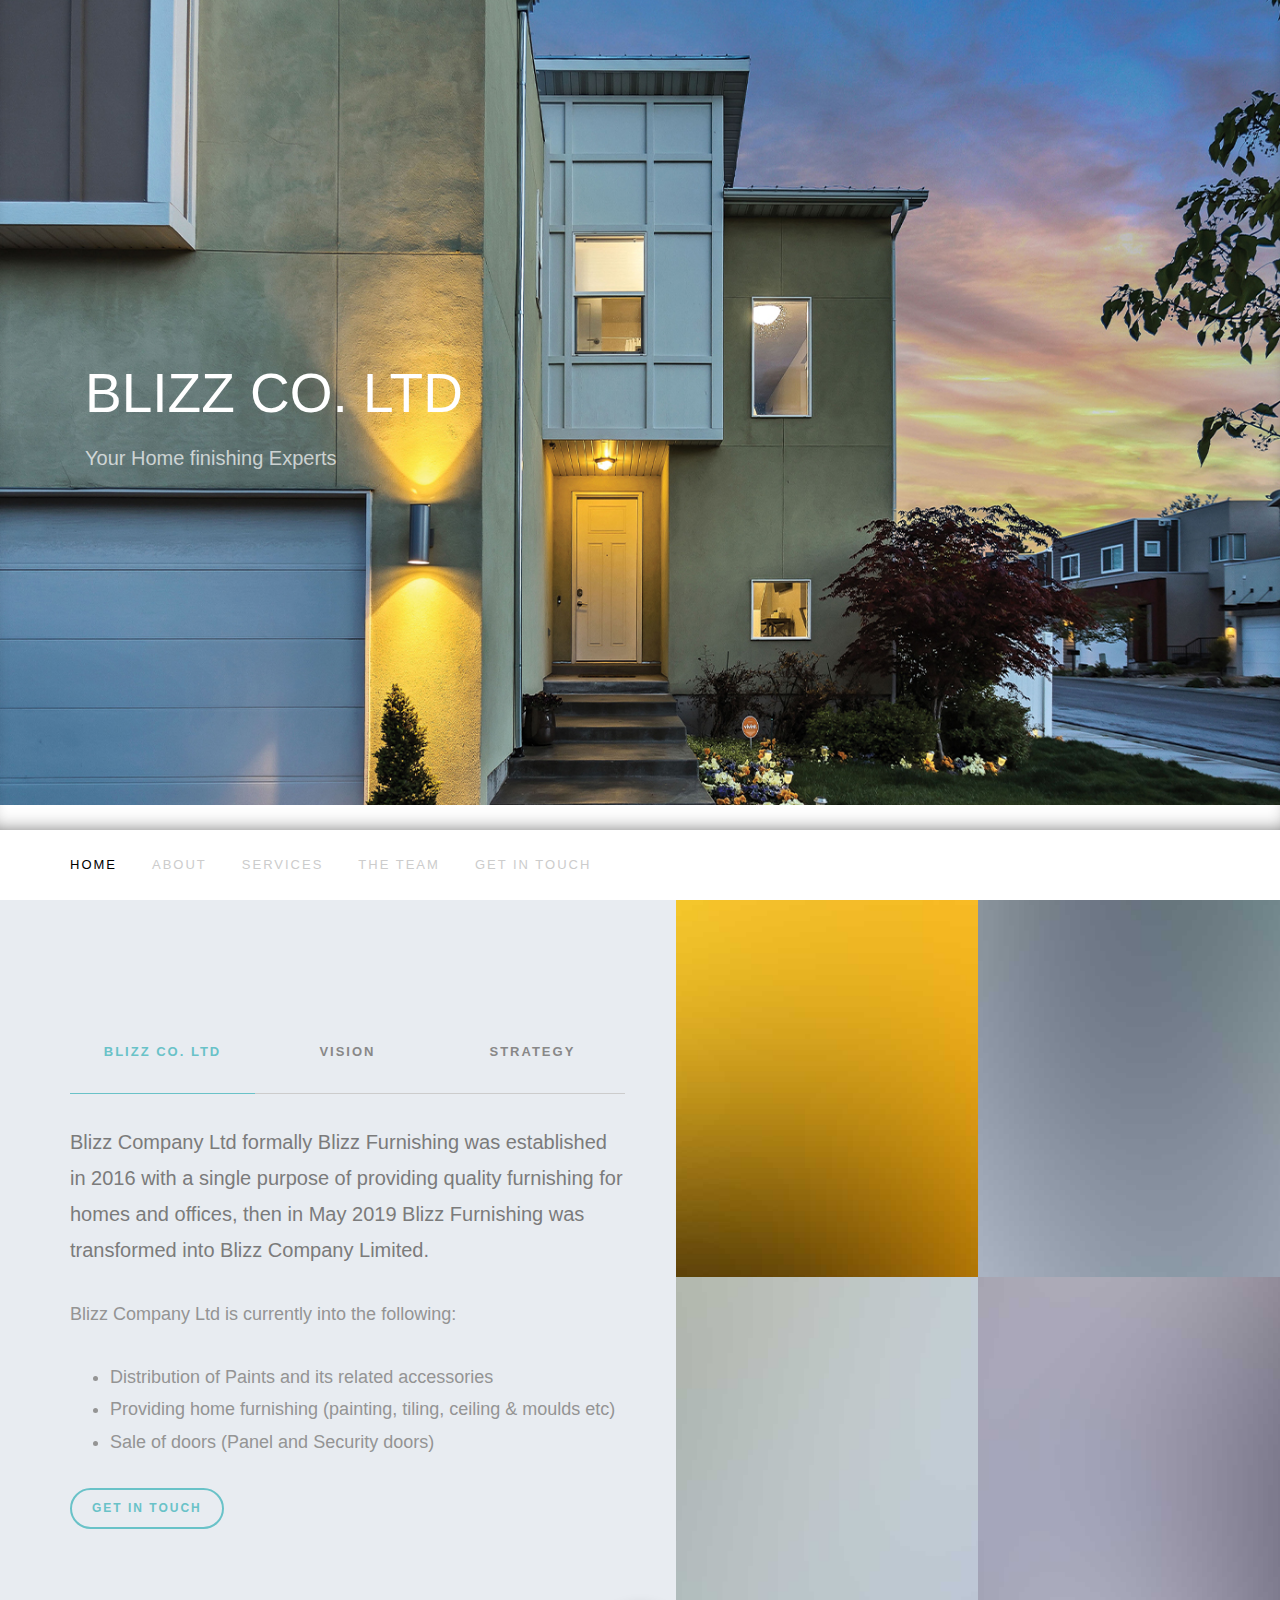
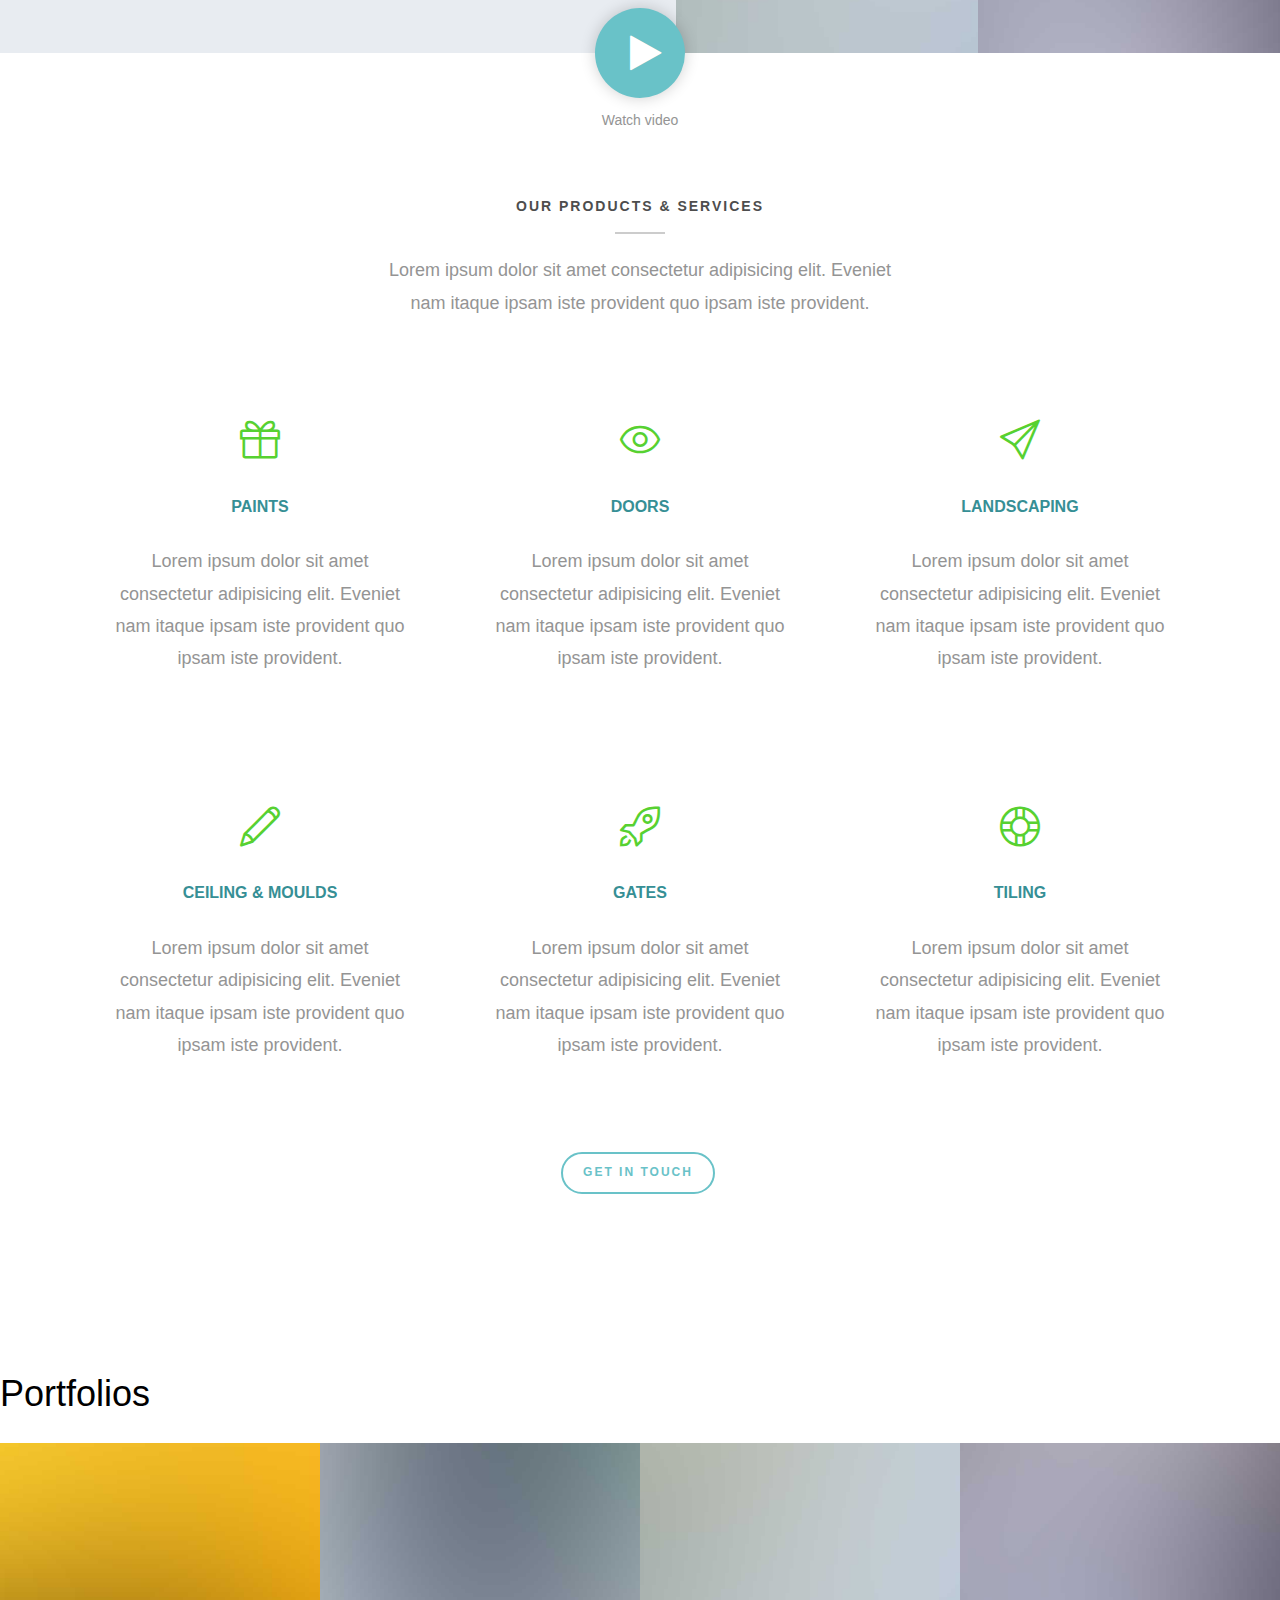
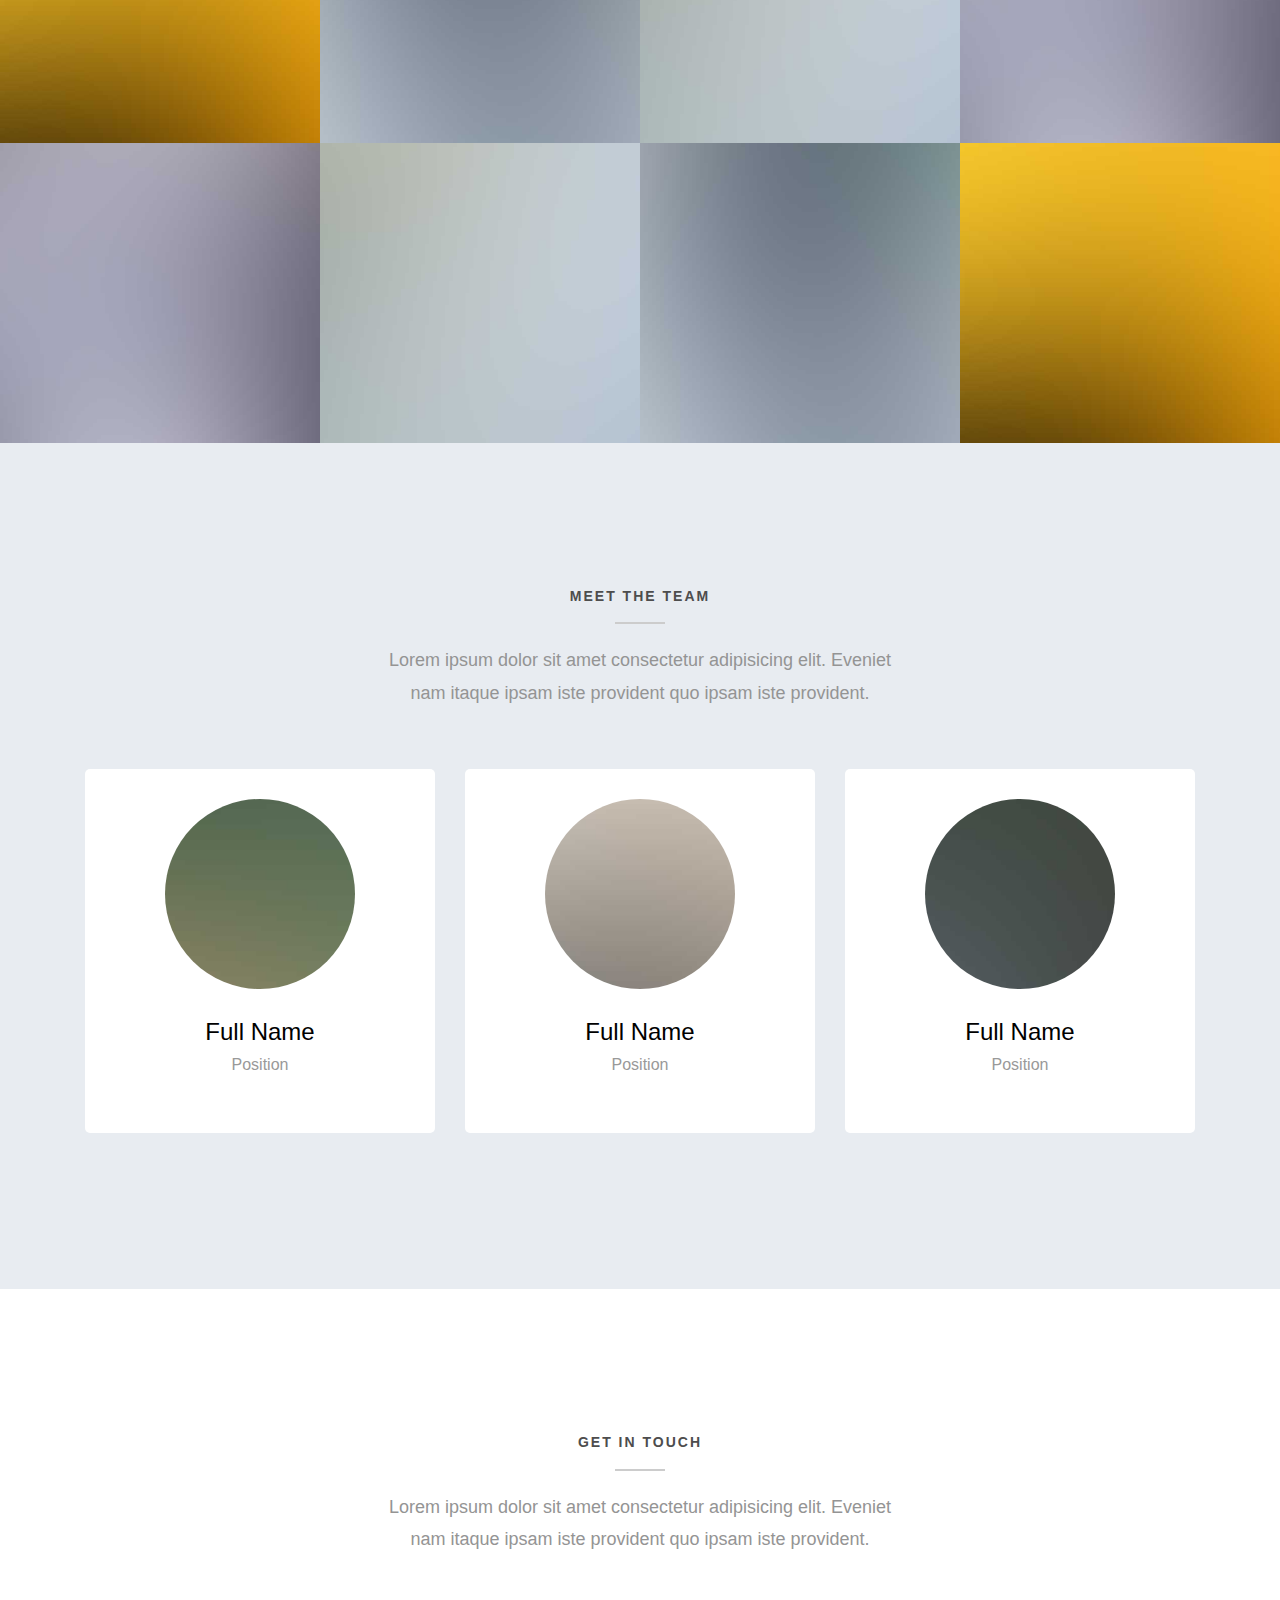
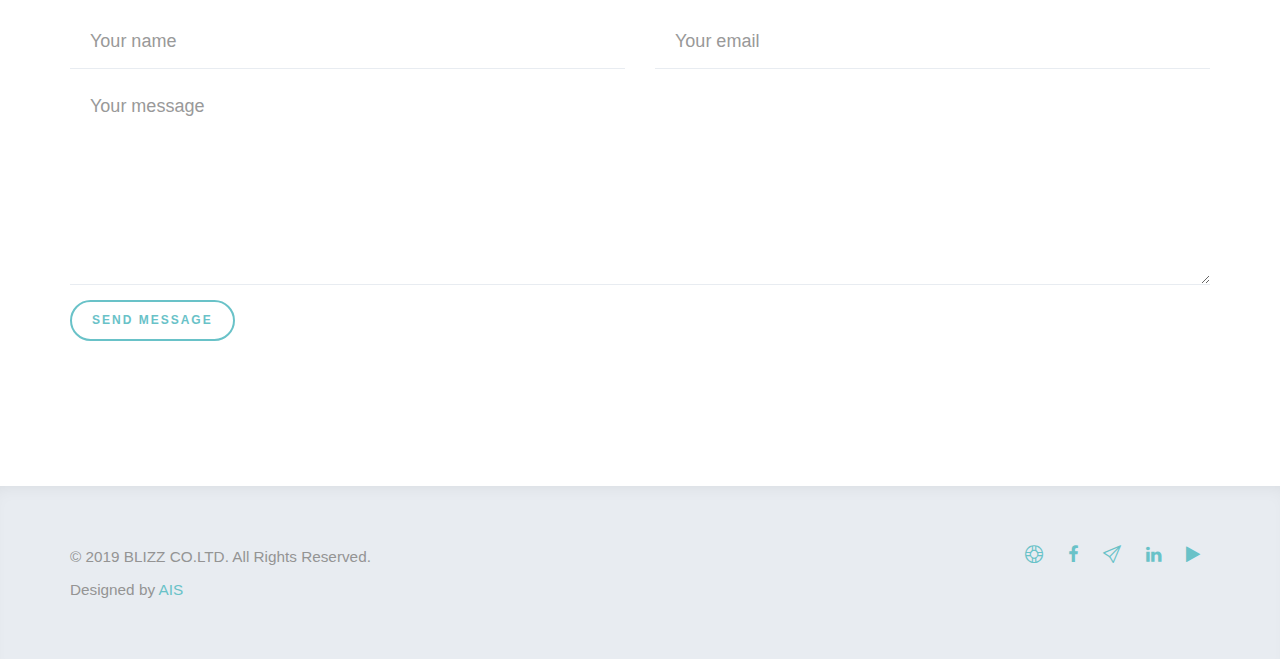
==== commit a666ee66: "new update" ====
--- a/index.html
+++ b/index.html
@@ -59,7 +59,7 @@
 	<div class="fh5co-page">
 
 	<div id="fh5co-container">
-		<div id="fh5co-home" class="js-fullheight-home" data-section="home" style="background-image: url(images/hero_bg.jpg);" data-stellar-background-ratio="0.5">
+		<div id="fh5co-home" class="js-fullheight-home" data-section="home" style="background-image: url(images/main_bg.jpg);" data-stellar-background-ratio="0.5">
 			<div class="container">
 				<div class="col-md-6">
 					<div class="js-fullheight-home fh5co-copy">
@@ -95,11 +95,17 @@
 							<ul class="fh5co-tabs fh5co-three">
 								<li class="active"><a href="#" data-tab="marketing">BLIZZ CO. LTD</a></li>
 								<li><a href="#" data-tab="analysis">Vision</a></li>
-								<li><a href="#" data-tab="strategy">Mission</a></li>
+								<li><a href="#" data-tab="strategy">strategy</a></li>
 							</ul>
 							<div class="fh5co-tab-content active" data-tab-content="marketing">
-								<h2>Lorem ipsum dolor sit amet consectetur adipisicing elit. Ratione voluptate laborum sapiente officiis molestiaea.</h2>
-								<p>Lorem ipsum dolor sit amet, consectetur adipisicing elit. Repudiandae aliquid aperiam eveniet officia molestiae temporibus beatae dolores dignissimos aspernatur eius doloremque ad, eaque pariatur, repellendus illum, nostrum velit necessitatibus molestias.</p>
+								<h2>Blizz Company Ltd formally Blizz Furnishing was established in 2016 with a single purpose of providing quality furnishing for homes and offices, then in May 2019 Blizz Furnishing was transformed into Blizz Company Limited.</h2>
+								<p>Blizz Company Ltd is currently into the following: <br />
+								<ul>
+									<li>Distribution of Paints and its related accessories</li>
+									<li>Providing home furnishing (painting, tiling, ceiling & moulds etc)</li>
+									<li>Sale of doors (Panel and Security doors)</li>
+								</ul>	
+								</p>
 								<!-- <ul class="checked">
 									<li>Web Development</li>
 									<li>User Interface Experts</li>
@@ -109,19 +115,21 @@
 							</div>
 
 							<div class="fh5co-tab-content" data-tab-content="analysis">
-								<h2>Quam quasi illum expedita dicta nemo fugit reprehenderit similique! Corporis praesentium magnam sequi.</h2>
-								<p>Lorem ipsum dolor sit amet, consectetur adipisicing elit. Nulla explicabo, molestiae eaque fugiat dolores est esse, doloremque placeat assumenda corrupti officia dolorum. Sunt saepe ut, explicabo consectetur, nostrum illo est.</p>
-								<!-- <ul class="checked">
-									<li>Free HTML5 Templates</li>
-									<li>Free Bootstrap Templates</li>
-									<li>Free HTML5 Bootstrap Templates</li>
-								</ul> -->
+								<h2><strong>VISION</strong></h2>
+								<p><blockquote>To become the leading solution provider of beauty and protection for homes and offices in Ghana within the next five years</blockquote> </p>
+								<h2><strong>MISSION</strong></h2>
+								<p>To provide beauty and protection to homes, offices and the environments</p>
 								<p><a href="#" class="btn btn-primary btn-outline">Get In Touch</a></p>
 							</div>
 
 							<div class="fh5co-tab-content" data-tab-content="strategy">
-								<h2>Magnam iste obcaecati illo laboriosam amet. Dignissimos sed quis voluptatum corporis adipisci amet.</h2>
-								<p>Lorem ipsum dolor sit amet, consectetur adipisicing elit. Distinctio dolore illum expedita placeat debitis, dignissimos obcaecati et modi. Possimus id dicta consequuntur veritatis, reiciendis at expedita voluptate sint distinctio eligendi!</p>
+								<h2>
+									<ul>
+										<li>To recruits or engage retailers or agent across the whole country</li>
+										<li>On periodic basis, we would be engaging artisans like painters, tilers etc on seminars so as to sharpen their skills and knowledge in the sector and also to introduce them to our products.</li>
+										<li>Those who comes to our trainings and seminars would be certified and also assisted with work or contracts.</li>
+									</ul>
+								</h2>
 								<!-- <ul class="checked">
 									<li>Web Development</li>
 									<li>User Interface Experts</li>
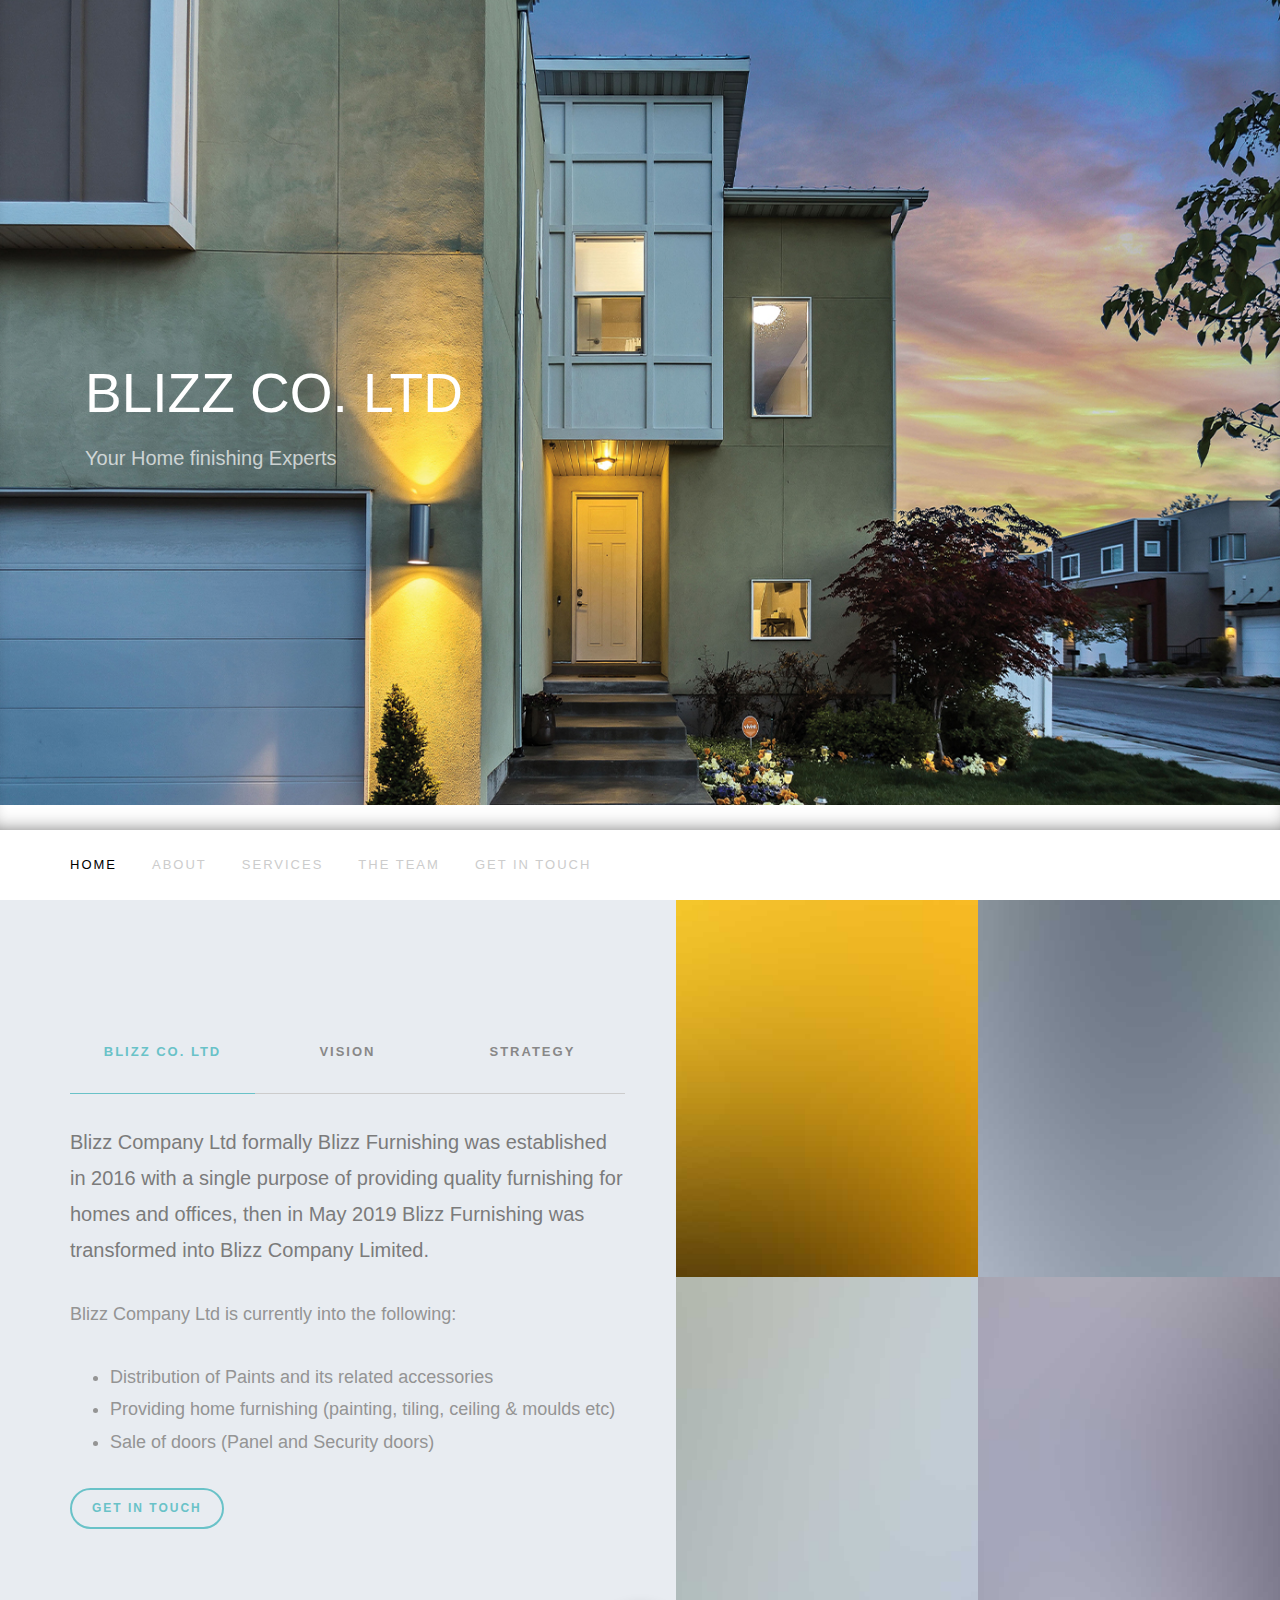
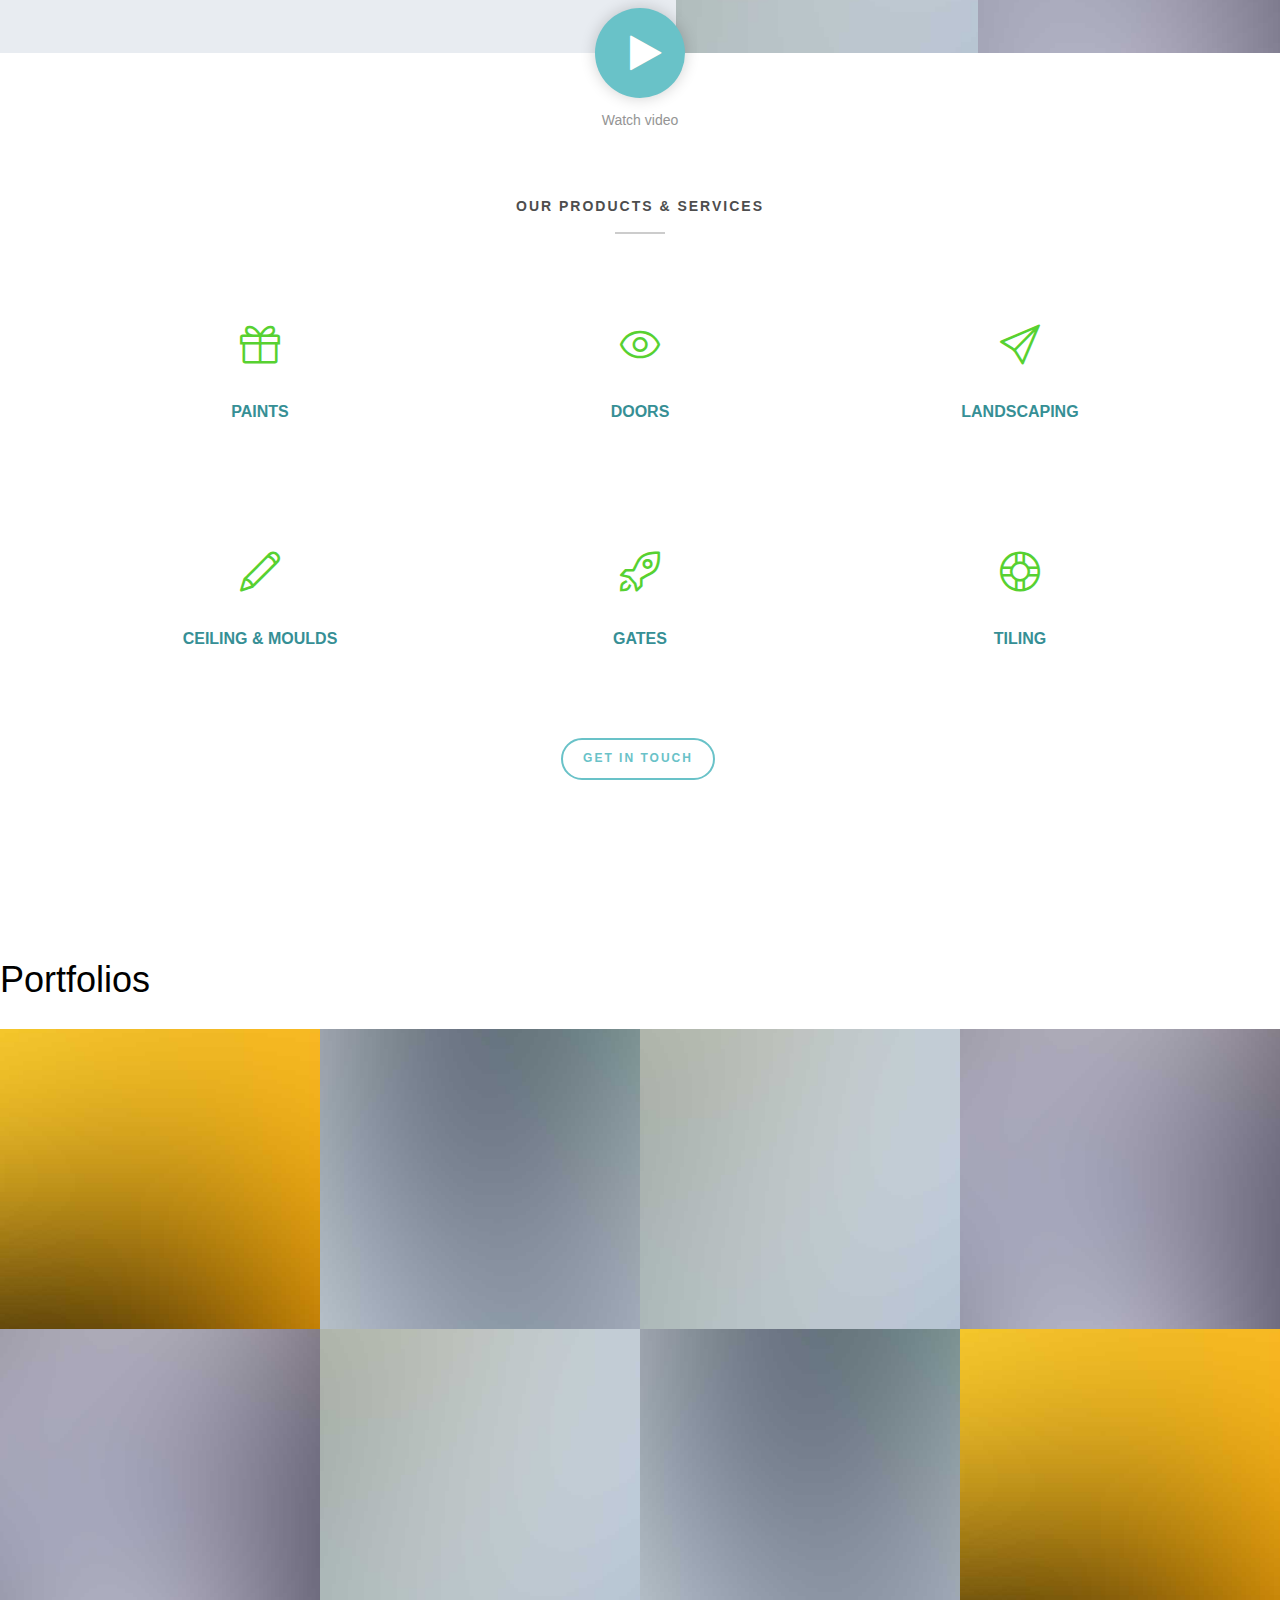
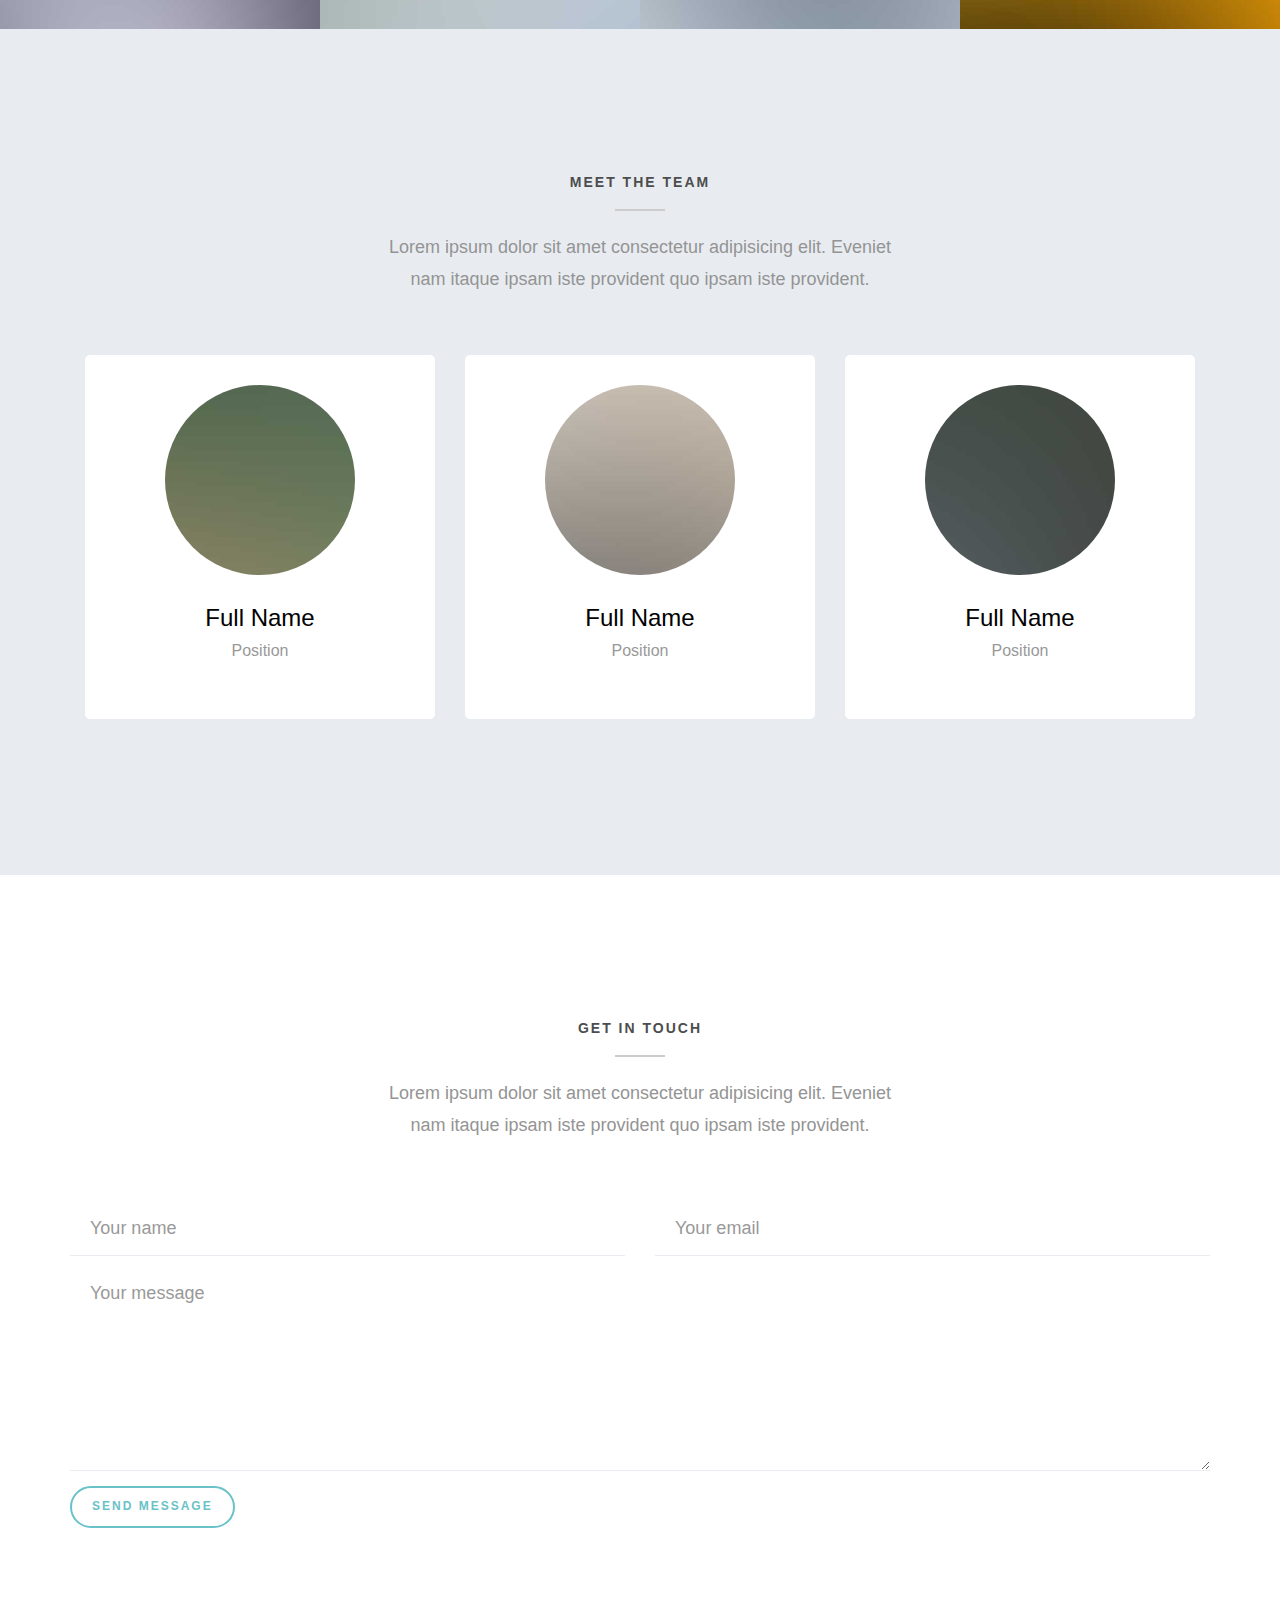
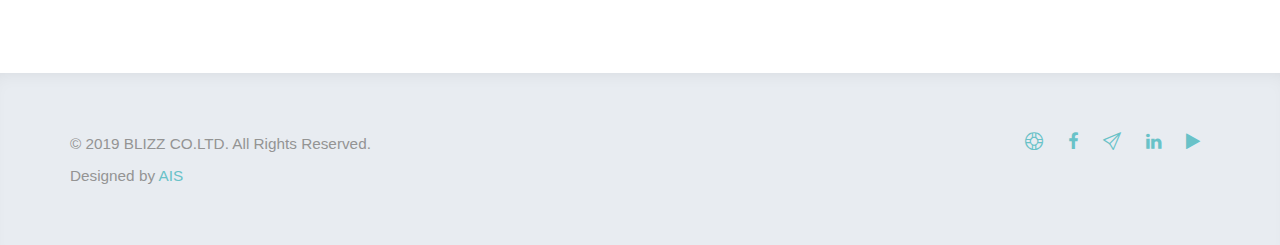
==== commit e2f17ca3: "services update" ====
--- a/index.html
+++ b/index.html
@@ -158,13 +158,13 @@
 			<div class="container">
 				<div class="col-md-6 col-md-offset-3 text-center fh5co-heading">
 					<h2>Our Products &amp; Services</h2>
-					<p>Lorem ipsum dolor sit amet consectetur adipisicing elit. Eveniet nam itaque ipsam iste provident quo ipsam iste provident.</p>
+					<!-- <p>Lorem ipsum dolor sit amet consectetur adipisicing elit. Eveniet nam itaque ipsam iste provident quo ipsam iste provident.</p> -->
 				</div>
 				<div class="col-md-4">
 					<div class="service">
 						<div class="icon"><i class="icon-present"></i></div>
 							<a href="Paints.html"><h3><strong>Paints</strong></h3></a> 
-						<p>Lorem ipsum dolor sit amet consectetur adipisicing elit. Eveniet nam itaque ipsam iste provident quo ipsam iste provident.</p>
+						<!-- <p>Lorem ipsum dolor sit amet consectetur adipisicing elit. Eveniet nam itaque ipsam iste provident quo ipsam iste provident.</p> -->
 						<!-- <p><strong>Wholesales</strong> <br><strong>Retails</strong> <br><strong>Application Services</strong></p>						 -->
 					</div>
 				</div>
@@ -172,7 +172,7 @@
 					<div class="service">
 						<div class="icon"><i class="icon-eye"></i></div>
 						<a href="Doors.html"><h3><strong>Doors</strong></h3></a>
-						<p>Lorem ipsum dolor sit amet consectetur adipisicing elit. Eveniet nam itaque ipsam iste provident quo ipsam iste provident.</p>
+						<!-- <p>Lorem ipsum dolor sit amet consectetur adipisicing elit. Eveniet nam itaque ipsam iste provident quo ipsam iste provident.</p> -->
 						<!-- <p><strong>Wholesales</strong> <br><strong>Retails</strong></p> -->
 					</div>
 				</div>
@@ -180,7 +180,7 @@
 					<div class="service">
 						<div class="icon"><i class="icon-paper-plane"></i></div>
 						<a href="Landscaping.html"><h3><strong>Landscaping</strong></h3></a>
-						<p>Lorem ipsum dolor sit amet consectetur adipisicing elit. Eveniet nam itaque ipsam iste provident quo ipsam iste provident.</p>
+						<!-- <p>Lorem ipsum dolor sit amet consectetur adipisicing elit. Eveniet nam itaque ipsam iste provident quo ipsam iste provident.</p> -->
 					</div>
 				</div>
 
@@ -188,21 +188,21 @@
 					<div class="service">
 						<div class="icon"><i class="icon-pencil"></i></div>
 						<a href="Ceiling-moulds.html"><h3><strong>Ceiling &amp; Moulds</strong></h3></a>
-						<p>Lorem ipsum dolor sit amet consectetur adipisicing elit. Eveniet nam itaque ipsam iste provident quo ipsam iste provident.</p>
+						<!-- <p>Lorem ipsum dolor sit amet consectetur adipisicing elit. Eveniet nam itaque ipsam iste provident quo ipsam iste provident.</p> -->
 					</div>
 				</div>
 				<div class="col-md-4">
 					<div class="service">
 						<div class="icon"><i class="icon-rocket"></i></div>
 							<a href="Gates.html"><h3><strong>Gates</strong></h3></a>
-						<p>Lorem ipsum dolor sit amet consectetur adipisicing elit. Eveniet nam itaque ipsam iste provident quo ipsam iste provident.</p>
+						<!-- <p>Lorem ipsum dolor sit amet consectetur adipisicing elit. Eveniet nam itaque ipsam iste provident quo ipsam iste provident.</p> -->
 					</div>
 				</div>
 				<div class="col-md-4">
 					<div class="service">
 						<div class="icon"><i class="icon-support"></i></div>
 						<a href="Tiling.html"><h3><strong>Tiling</strong></h3></a>
-						<p>Lorem ipsum dolor sit amet consectetur adipisicing elit. Eveniet nam itaque ipsam iste provident quo ipsam iste provident.</p>
+						<!-- <p>Lorem ipsum dolor sit amet consectetur adipisicing elit. Eveniet nam itaque ipsam iste provident quo ipsam iste provident.</p> -->
 					</div>
 				</div>
 				<div class="col-md-12 text-center">
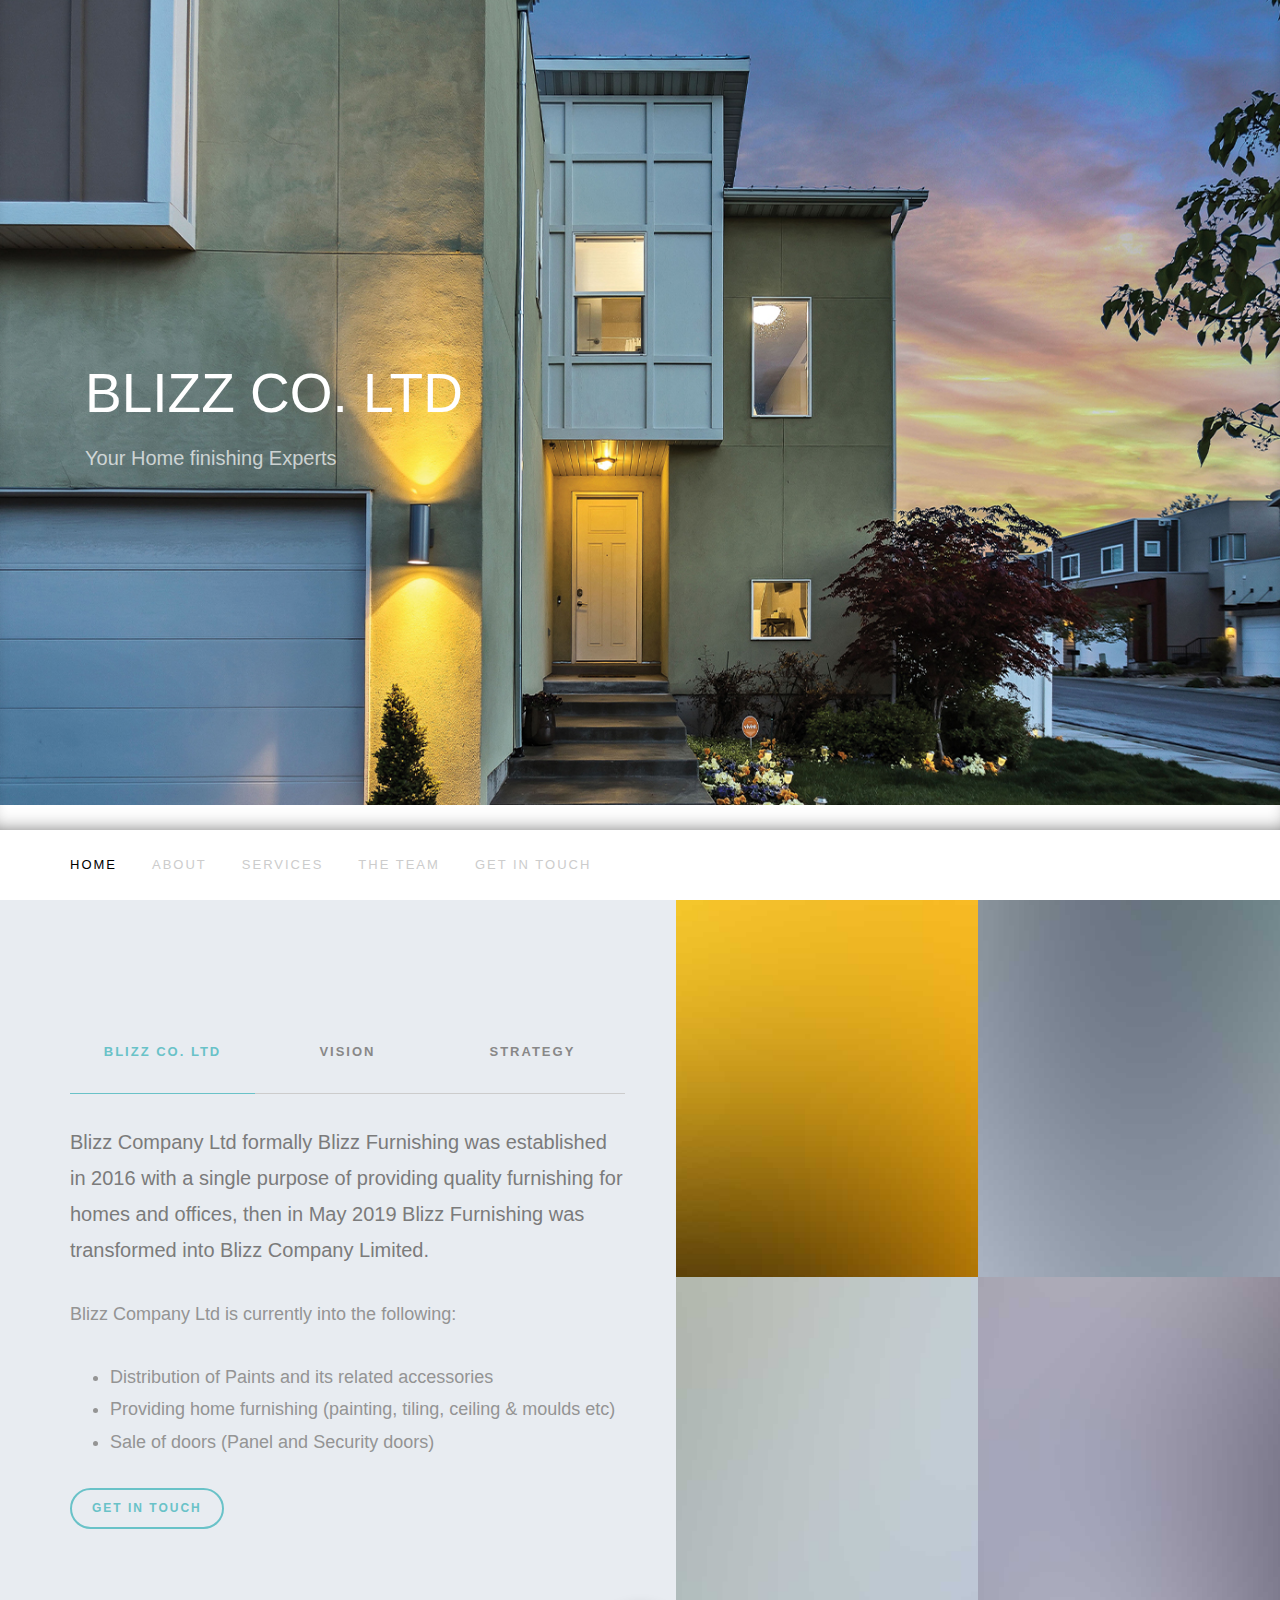
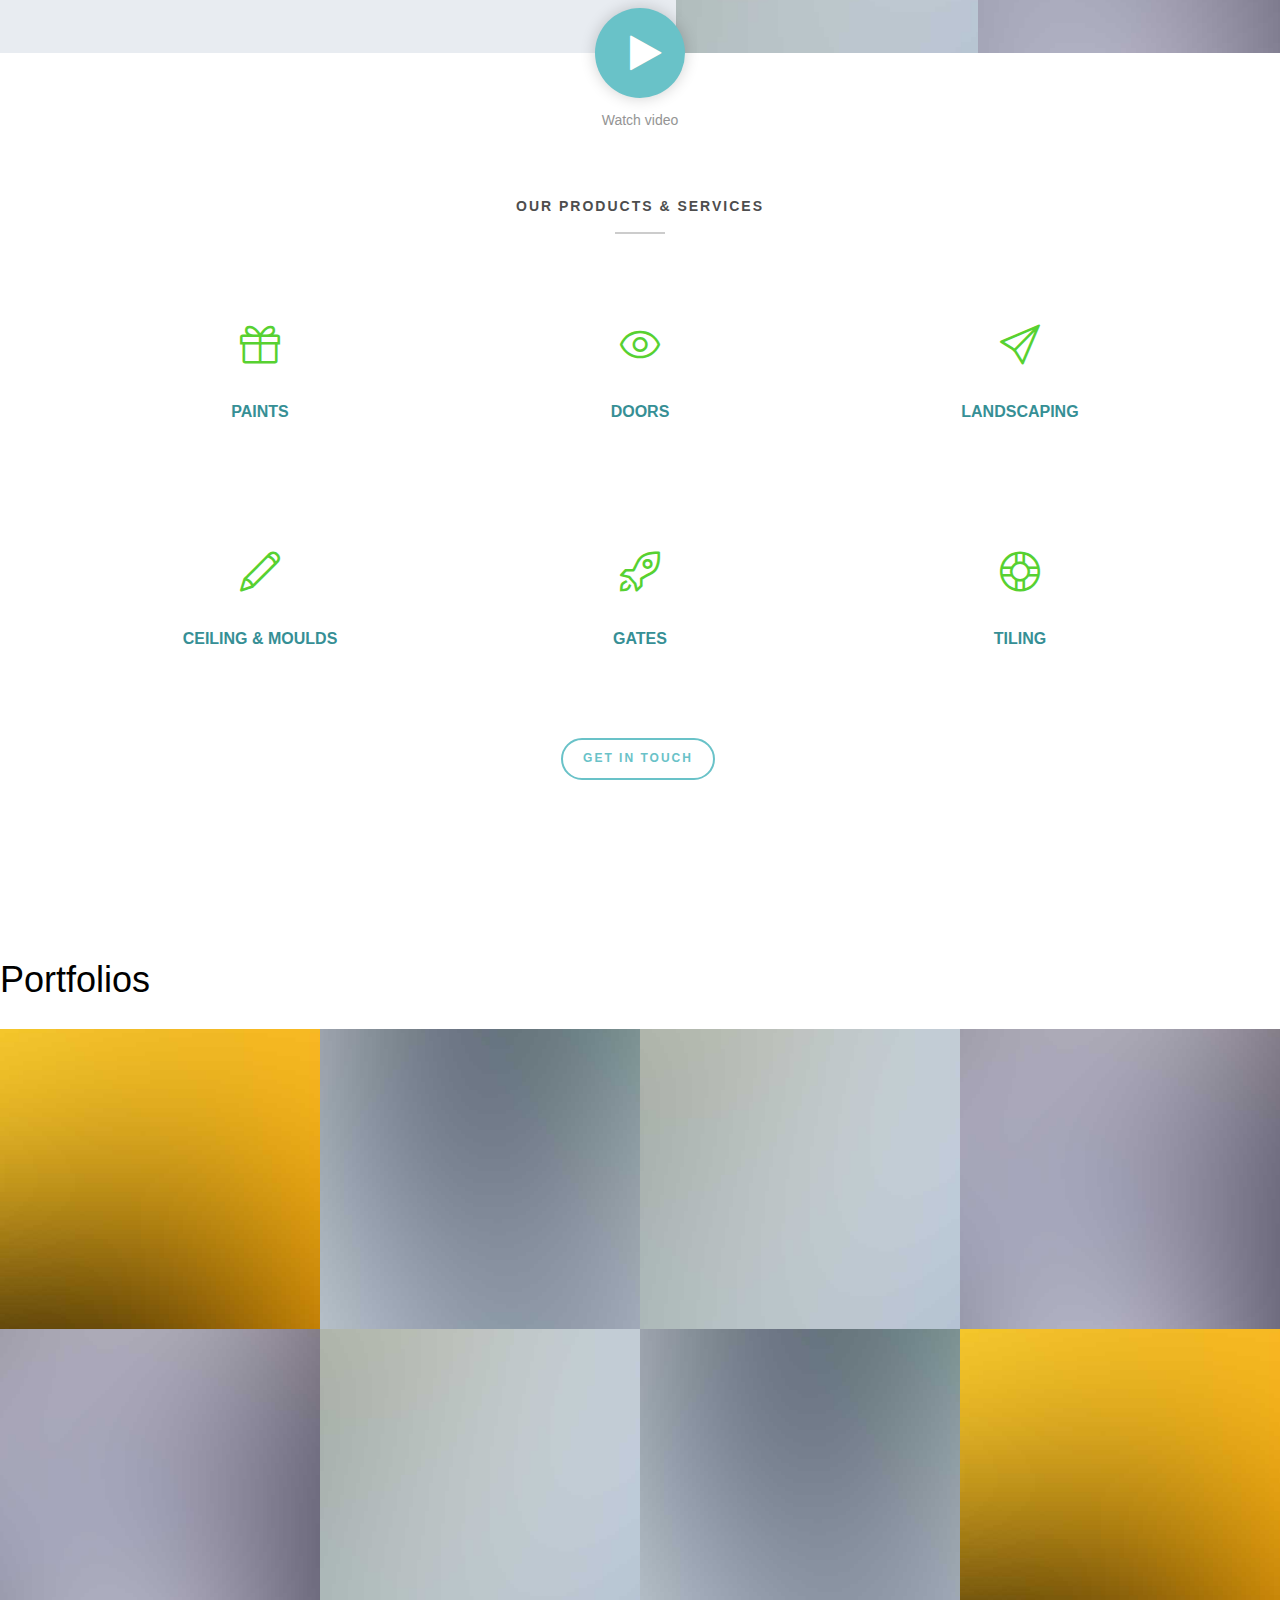
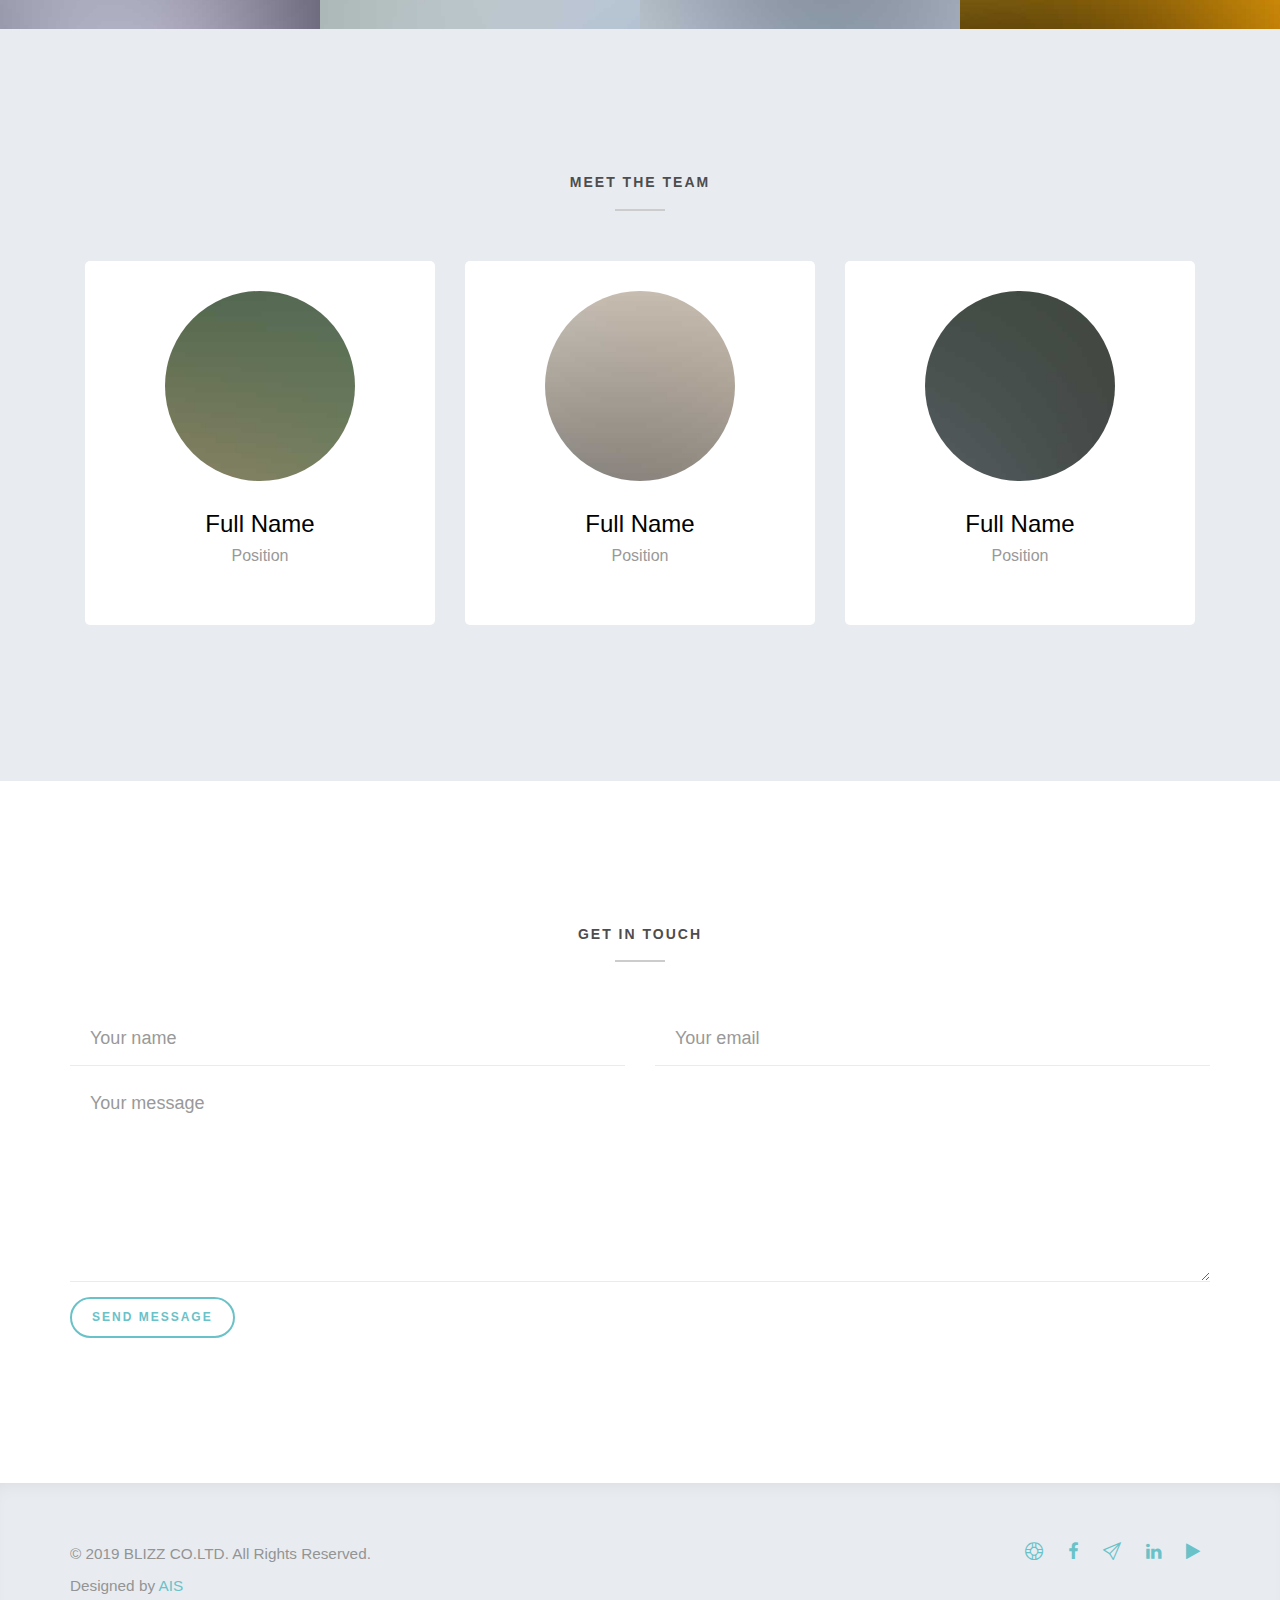
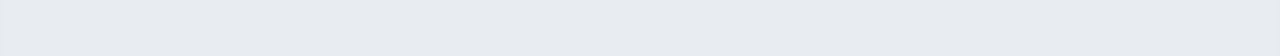
==== commit 8ed95b49: "Update index.html" ====
--- a/index.html
+++ b/index.html
@@ -292,7 +292,7 @@
 			<div class="container">
 				<div class="col-md-6 col-md-offset-3 text-center fh5co-heading">
 					<h2>Meet The Team</h2>
-					<p>Lorem ipsum dolor sit amet consectetur adipisicing elit. Eveniet nam itaque ipsam iste provident quo ipsam iste provident.</p>
+					<!-- <p>Lorem ipsum dolor sit amet consectetur adipisicing elit. Eveniet nam itaque ipsam iste provident quo ipsam iste provident.</p> -->
 				</div>
 				<div class="col-md-4">
 					<div class="person">
@@ -322,7 +322,7 @@
 			<div class="container">
 				<div class="col-md-6 col-md-offset-3 text-center fh5co-heading">
 					<h2>Get In Touch</h2>
-					<p>Lorem ipsum dolor sit amet consectetur adipisicing elit. Eveniet nam itaque ipsam iste provident quo ipsam iste provident.</p>
+					<!-- <p>Lorem ipsum dolor sit amet consectetur adipisicing elit. Eveniet nam itaque ipsam iste provident quo ipsam iste provident.</p> -->
 				</div>
 				<form action="#" method="post">
 					<div class="row">
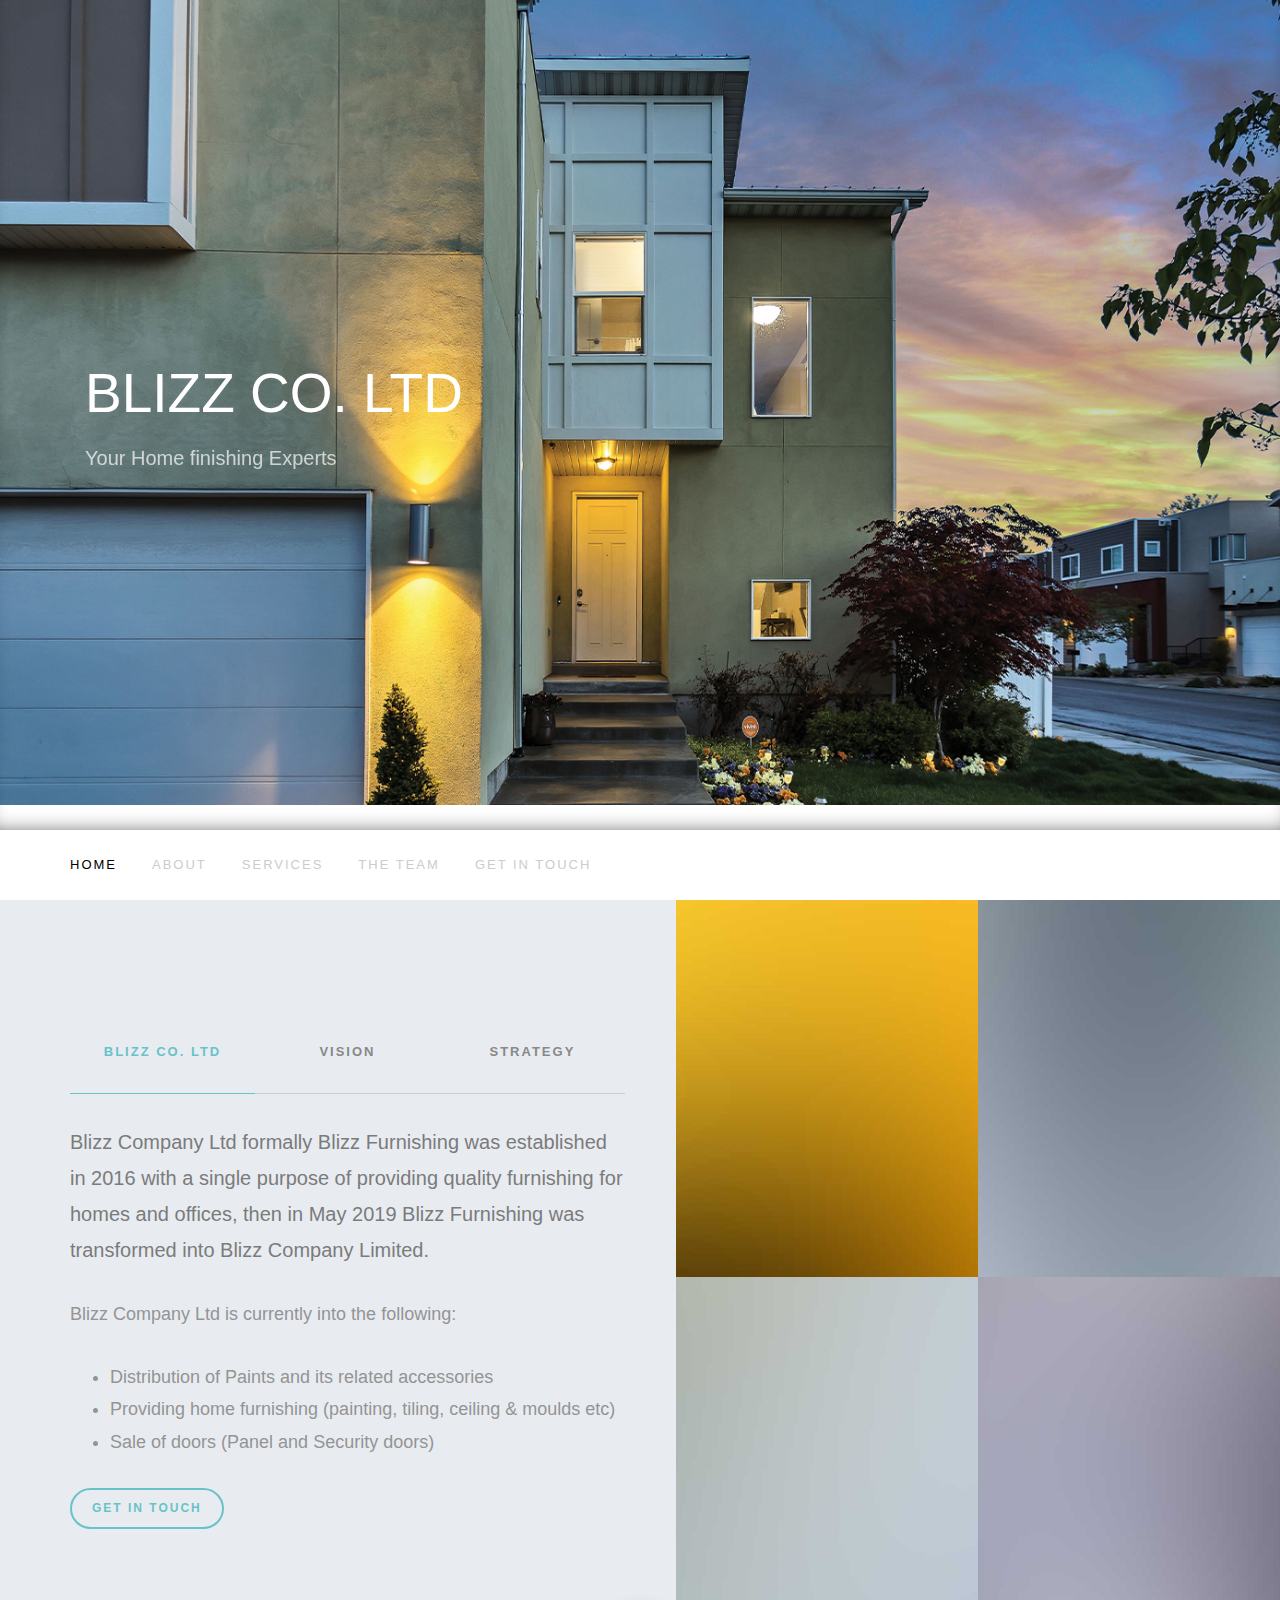
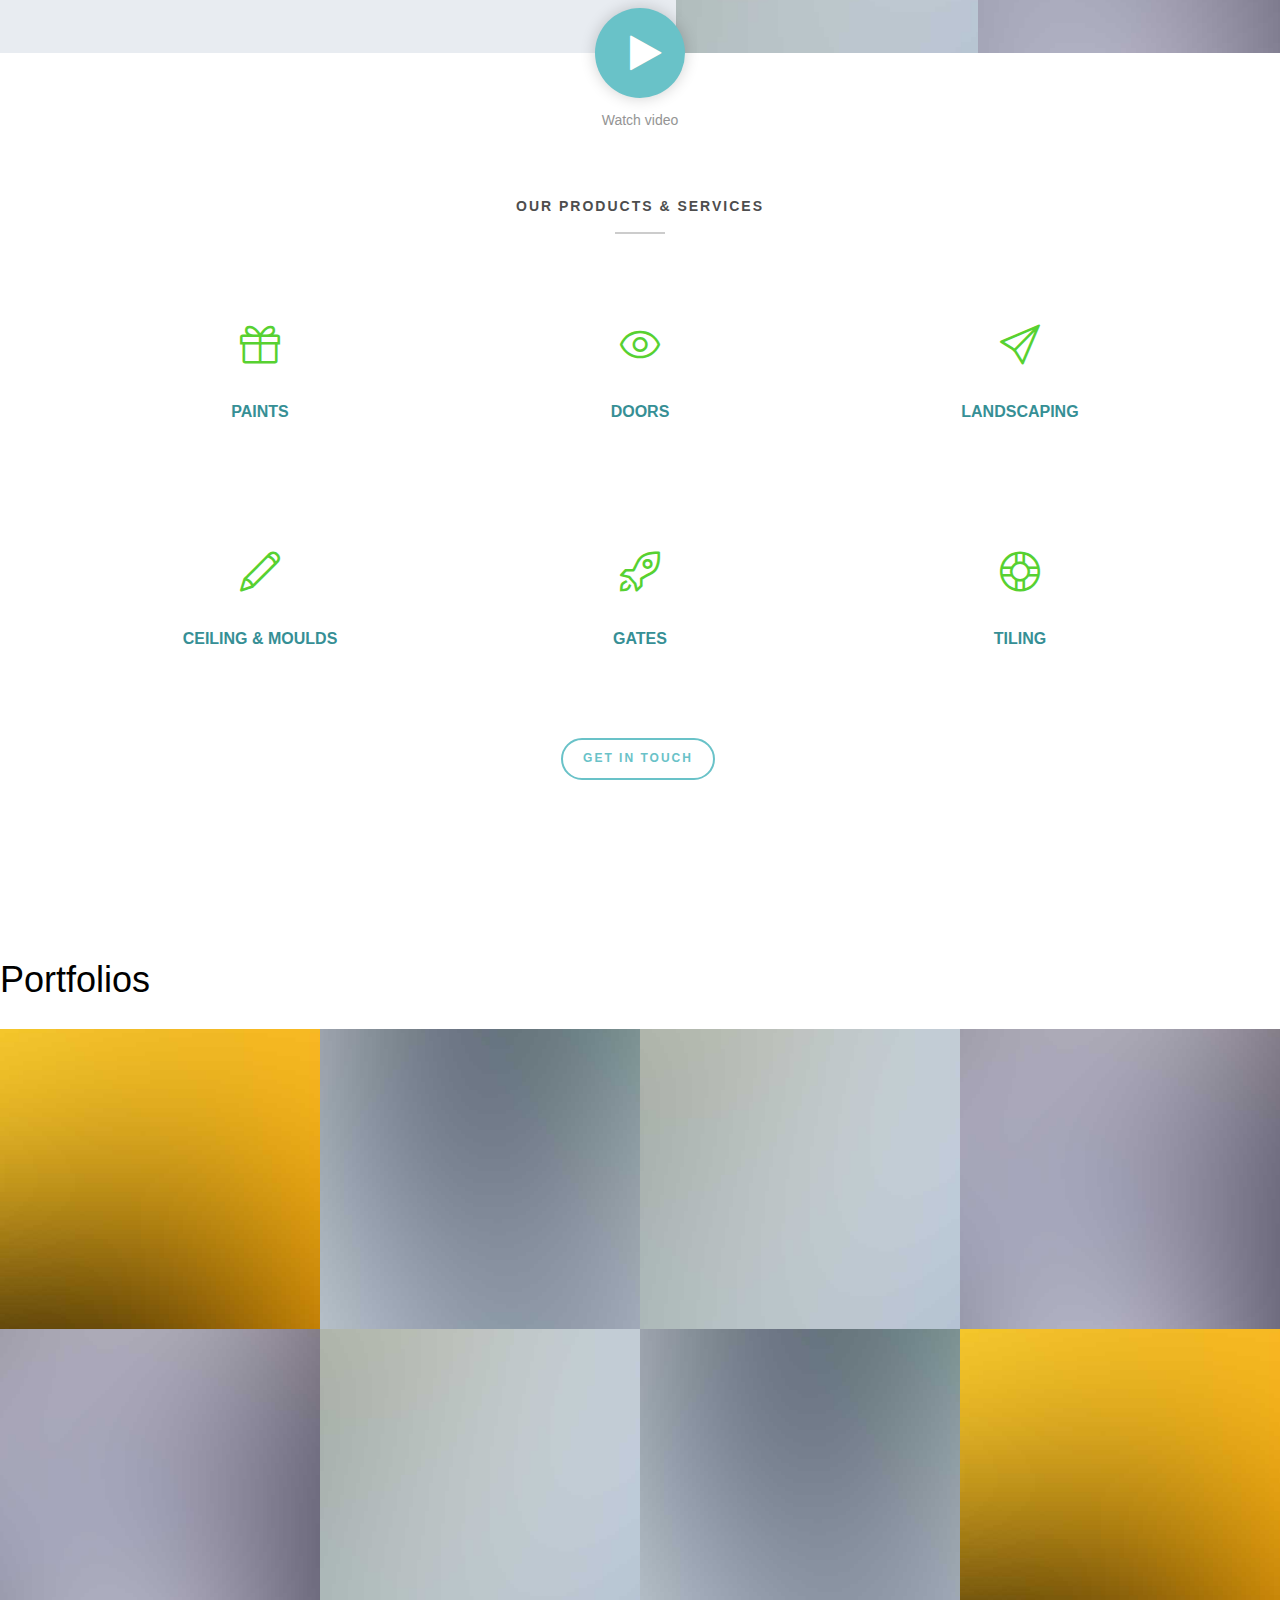
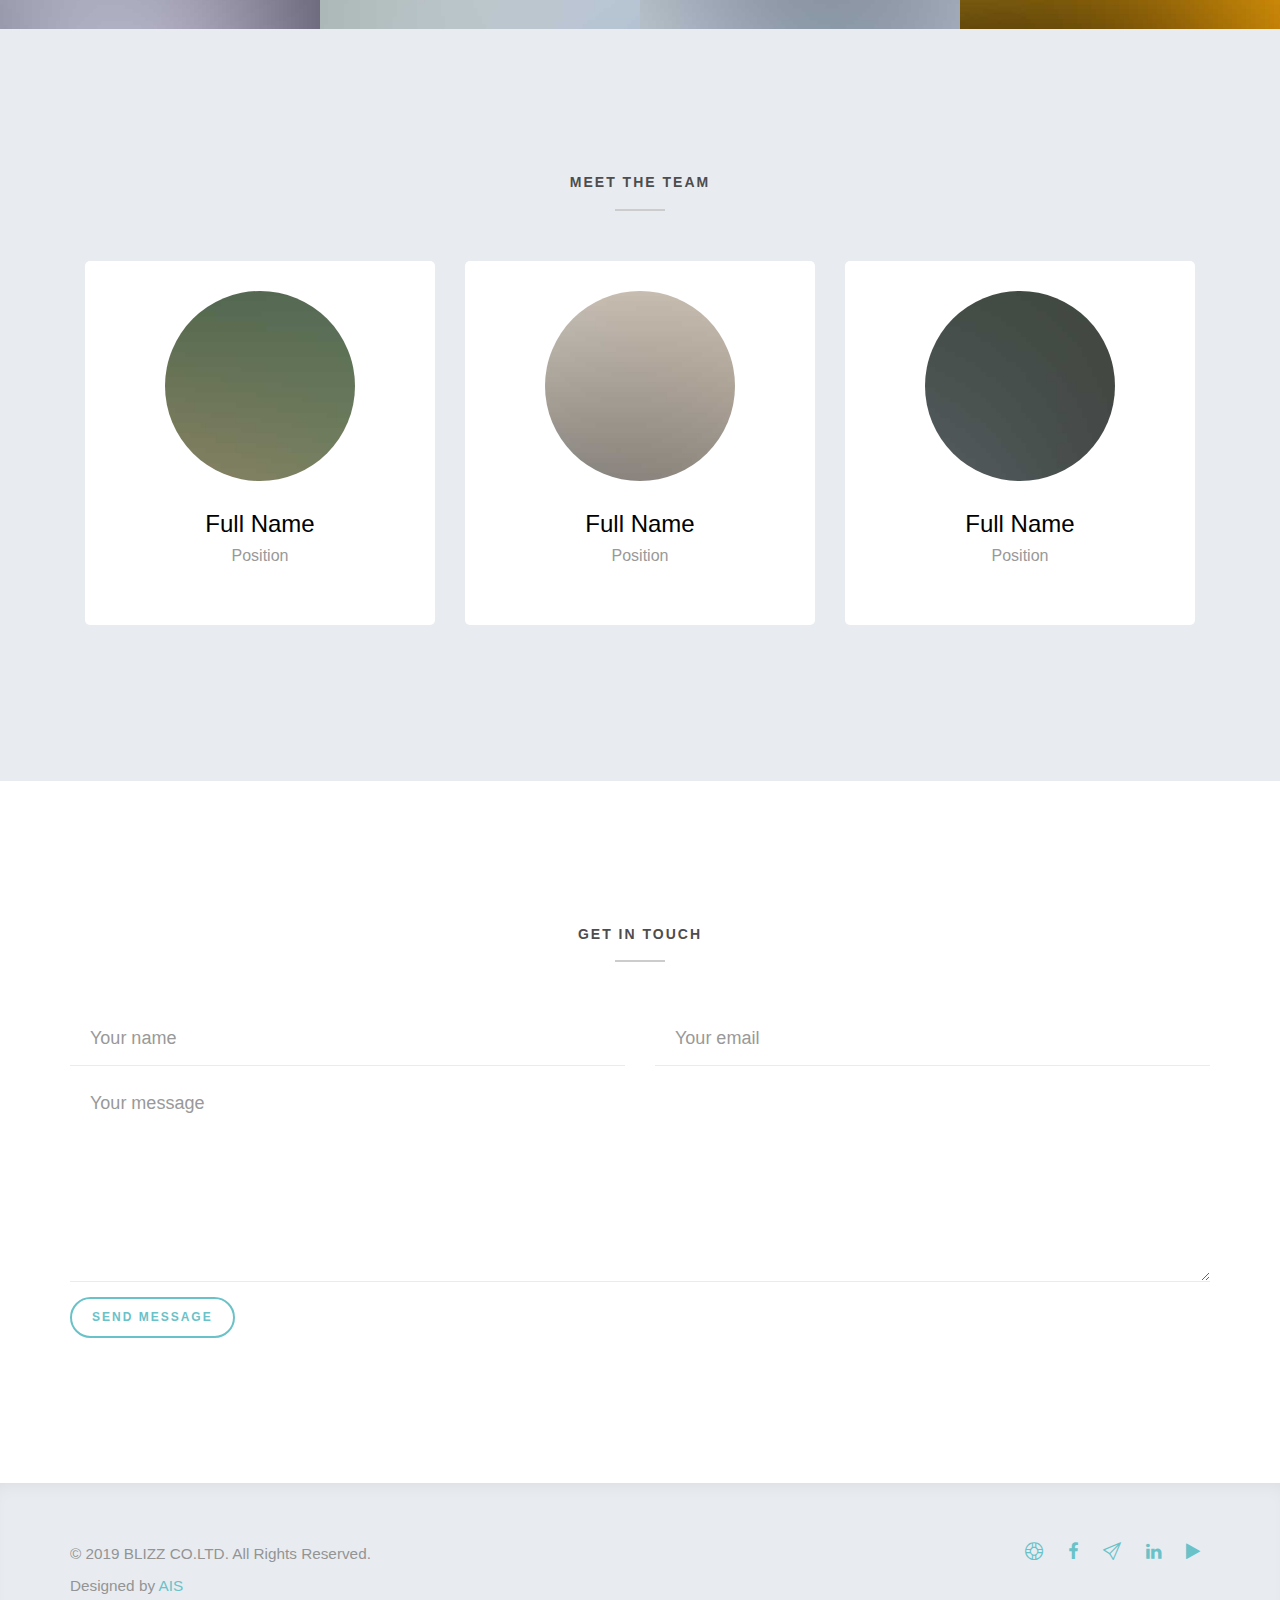
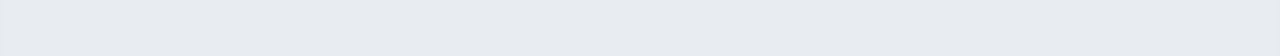
==== commit 363e8bcf: "recent" ====
--- a/index.html
+++ b/index.html
@@ -42,6 +42,9 @@
 	<link rel="stylesheet" href="css/bootstrap.css">
 	<!-- Theme style -->
 	<link rel="stylesheet" href="css/style.css">
+	<!--Owl Carousel-->
+	<link rel="stylesheet" href="css/owl.carousel.css">
+	<link rel="stylesheet" href="css/owl.theme.default.css">
 
 
 	<!-- Modernizr JS -->
@@ -59,13 +62,39 @@
 	<div class="fh5co-page">
 
 	<div id="fh5co-container">
-		<div id="fh5co-home" class="js-fullheight-home" data-section="home" style="background-image: url(images/main_bg.jpg);" data-stellar-background-ratio="0.5">
-			<div class="container">
-				<div class="col-md-6">
-					<div class="js-fullheight-home fh5co-copy">
-						<div class="js-fullheight-home fh5co-copy-inner">
-							<h1>BLIZZ CO. LTD</h1>
-							<h2>Your Home finishing Experts</h2>
+		<div class="owl-carousel">
+			<div id="fh5co-home" class="js-fullheight-home" data-section="home" style="background-image: url(images/main_bg.jpg);" data-stellar-background-ratio="0.5">
+				<div class="container">
+					<div class="col-md-6">
+						<div class="js-fullheight-home fh5co-copy">
+							<div class="js-fullheight-home fh5co-copy-inner">
+								<h1>BLIZZ CO. LTD</h1>
+								<h2>Your Home finishing Experts</h2>
+							</div>
+						</div>
+					</div>
+				</div>
+			</div>
+			<div id="fh5co-home" class="js-fullheight-home" data-section="home" style="background-image: url(images/main_bg.jpg);" data-stellar-background-ratio="0.5">
+				<div class="container">
+					<div class="col-md-6">
+						<div class="js-fullheight-home fh5co-copy">
+							<div class="js-fullheight-home fh5co-copy-inner">
+								<h1>BLIZZ CO. LTD</h1>
+								<h2>Your Home finishing Experts</h2>
+							</div>
+						</div>
+					</div>
+				</div>
+			</div>
+			<div id="fh5co-home" class="js-fullheight-home" data-section="home" style="background-image: url(images/main_bg.jpg);" data-stellar-background-ratio="0.5">
+				<div class="container">
+					<div class="col-md-6">
+						<div class="js-fullheight-home fh5co-copy">
+							<div class="js-fullheight-home fh5co-copy-inner">
+								<h1>BLIZZ CO. LTD</h1>
+								<h2>Your Home finishing Experts</h2>
+							</div>
 						</div>
 					</div>
 				</div>
@@ -118,7 +147,7 @@
 								<h2><strong>VISION</strong></h2>
 								<p><blockquote>To become the leading solution provider of beauty and protection for homes and offices in Ghana within the next five years</blockquote> </p>
 								<h2><strong>MISSION</strong></h2>
-								<p>To provide beauty and protection to homes, offices and the environments</p>
+								<p>To become the leading solution provider of beauty and protection for homes and offices in Ghana within the next five years while maintaining the highest standards of professionalism and operational excellence through the use of modern technology</p>
 								<p><a href="#" class="btn btn-primary btn-outline">Get In Touch</a></p>
 							</div>
 
@@ -126,8 +155,9 @@
 								<h2>
 									<ul>
 										<li>To recruits or engage retailers or agent across the whole country</li>
-										<li>On periodic basis, we would be engaging artisans like painters, tilers etc on seminars so as to sharpen their skills and knowledge in the sector and also to introduce them to our products.</li>
+										<li>On periodic basis, we would also be engaging artisans like painters, tilers etc on seminars so as to sharpen their skills and knowledge in the sector and also to introduce them to our products.</li>
 										<li>Those who comes to our trainings and seminars would be certified and also assisted with work or contracts.</li>
+										<li>	We would also liaise with the Technical University to link up and bridge the knowledge gab in the sector as pacesetters in the industry.</li>
 									</ul>
 								</h2>
 								<!-- <ul class="checked">
@@ -397,6 +427,30 @@
 	<!-- Magnific Popup -->
 	<script src="js/jquery.magnific-popup.min.js"></script>
 	<script src="js/magnific-popup-options.js"></script>
+	<!--Owl Carousel JS-->
+	<script src="js/owl.carousel.js"></script>
+	<script>
+		$('.owl-carousel').owlCarousel({
+    loop:true,
+    margin:10,
+    responsiveClass:true,
+    responsive:{
+        0:{
+            items:1,
+            nav:true
+        },
+        600:{
+            items:1,
+            nav:false
+        },
+        1000:{
+            items:1,
+            nav:true,
+            loop:false
+        }
+    }
+})
+	</script>
 	<!-- Main JS -->
 	<script src="js/main.js"></script>
 
--- a/css/style.css
+++ b/css/style.css
@@ -1178,5 +1178,215 @@
   z-index: 9999;
   background: url(../images/Preloader_2.gif) center no-repeat #fff;
 }
+/* Owl Override Style */
+.owl-carousel-carousel.owl-theme .owl-controls .owl-nav .owl-next,
+.owl-carousel-carousel.owl-theme .owl-controls .owl-nav .owl-prev {
+  top: 25%;
+  z-index: 1001;
+  position: absolute;
+}
+
+.owl-carousel-fullwidth.owl-theme .owl-controls .owl-nav .owl-next,
+.owl-carousel-fullwidth.owl-theme .owl-controls .owl-nav .owl-prev {
+  top: 44%;
+  z-index: 1001;
+  position: absolute;
+  -webkit-transition: 0.2s;
+  -o-transition: 0.2s;
+  transition: 0.2s;
+}
+
+.owl-carousel-carousel.owl-theme .owl-controls .owl-nav .owl-next {
+  right: -170px;
+}
+@media screen and (max-width: 992px) {
+  .owl-carousel-carousel.owl-theme .owl-controls .owl-nav .owl-next {
+    right: -50px;
+  }
+}
+
+.owl-carousel-carousel.owl-theme .owl-controls .owl-nav .owl-prev {
+  left: -170px;
+}
+@media screen and (max-width: 992px) {
+  .owl-carousel-carousel.owl-theme .owl-controls .owl-nav .owl-prev {
+    left: -50px;
+  }
+}
+
+.owl-carousel-fullwidth.owl-theme .owl-controls .owl-nav .owl-next {
+  right: 0px;
+}
+
+.owl-carousel-fullwidth.owl-theme .owl-controls .owl-nav .owl-prev {
+  left: 0px;
+}
+
+.owl-carousel-fullwidth.owl-theme .owl-controls .owl-nav .owl-next i,
+.owl-carousel-fullwidth.owl-theme .owl-controls .owl-nav .owl-prev i {
+  color: #000;
+}
+.owl-carousel-fullwidth.owl-theme .owl-controls .owl-nav .owl-next:hover i,
+.owl-carousel-fullwidth.owl-theme .owl-controls .owl-nav .owl-prev:hover i {
+  color: #000;
+}
+
+@media screen and (max-width: 768px) {
+  .owl-theme .owl-controls .owl-nav {
+    display: none;
+  }
+}
+
+.owl-carousel-fullwidth.owl-theme .owl-controls .owl-nav [class*="owl-"] {
+  background: none !important;
+}
+.owl-carousel-fullwidth.owl-theme .owl-controls .owl-nav [class*="owl-"] i {
+  color: #fff;
+  font-size: 24px;
+  background: rgba(0, 0, 0, 0.7) !important;
+  z-index: 1002;
+  padding: 12px;
+  -webkit-transition: 0.5s;
+  -o-transition: 0.5s;
+  transition: 0.5s;
+}
+.owl-carousel-fullwidth.owl-theme .owl-controls .owl-nav [class*="owl-"]:hover i, .owl-carousel-fullwidth.owl-theme .owl-controls .owl-nav [class*="owl-"]:focus i {
+  color: #fff;
+}
+
+.owl-carousel-carousel.owl-theme .owl-controls .owl-nav [class*="owl-"] {
+  background: none !important;
+}
+.owl-carousel-carousel.owl-theme .owl-controls .owl-nav [class*="owl-"] i {
+  color: #b3b3b3;
+  font-size: 30px;
+  background: transparent !important;
+  z-index: 1002;
+  padding: 12px;
+  -webkit-transition: 0.5s;
+  -o-transition: 0.5s;
+  transition: 0.5s;
+}
+.owl-carousel-carousel.owl-theme .owl-controls .owl-nav [class*="owl-"]:hover i, .owl-carousel-carousel.owl-theme .owl-controls .owl-nav [class*="owl-"]:focus i {
+  color: #000;
+}
+
+.gtco-more {
+  font-family: "Montserrat", sans-serif;
+  text-transform: uppercase;
+  font-size: 11px;
+  letter-spacing: .05em;
+}
+.gtco-more:hover {
+  color: #000;
+}
+
+.gto-features {
+  border-top: 1px solid #e6e6e6;
+}
+
+.feature-left {
+  margin-bottom: 0px;
+}
+@media screen and (max-width: 768px) {
+  .feature-left {
+    margin-bottom: 20px;
+  }
+}
+.feature-left > .icon {
+  float: left;
+  font-size: 34px;
+  color: #cccccc;
+}
+.feature-left > .copy {
+  padding-left: 30px;
+}
+.feature-left > .copy h3 {
+  font-size: 14px;
+  font-weight: bold;
+  text-transform: uppercase;
+  letter-spacing: .05em;
+}
+.feature-left > .copy p {
+  font-size: 14px !important;
+  line-height: 26px;
+}
+.feature-left > .copy p:last-child {
+  margin-bottom: 0;
+}
+.feature-left > .icon, .feature-left > .copy {
+  display: table-cell;
+}
+
+.gtco-services .feature-left {
+  float: left;
+  width: 100%;
+  margin-bottom: 50px !important;
+}
+.gtco-services .feature-left p {
+  margin-bottom: 10px !important;
+}
+
+.owl-theme .owl-dots {
+  position: absolute;
+  bottom: 0;
+  width: 100%;
+  text-align: center;
+}
+
+.owl-carousel-fullwidth.owl-theme .owl-dots {
+  bottom: 0;
+  margin-bottom: 2.5em;
+}
+
+.owl-carousel-fullwidth .item > a {
+  display: block;
+  position: relative;
+  z-index: 10;
+}
+.owl-carousel-fullwidth .item > a:after {
+  z-index: 1;
+  content: "";
+  position: absolute;
+  width: 100%;
+  height: 40%;
+  bottom: 0;
+  -webkit-box-shadow: inset 0px -177px 230px -121px rgba(0, 0, 0, 0.75);
+  -moz-box-shadow: inset 0px -177px 230px -121px rgba(0, 0, 0, 0.75);
+  box-shadow: inset 0px -177px 230px -121px rgba(0, 0, 0, 0.75);
+  -webkit-box-shadow: inset -27px -181px 151px -121px rgba(0, 0, 0, 0.75);
+  -moz-box-shadow: inset -27px -181px 151px -121px rgba(0, 0, 0, 0.75);
+  box-shadow: inset -27px -181px 151px -121px rgba(0, 0, 0, 0.75);
+}
+.owl-carousel-fullwidth .item > a .slider-copy {
+  position: absolute;
+  bottom: 10px;
+  left: 20px;
+  right: 20px;
+  z-index: 10;
+}
+.owl-carousel-fullwidth .item > a .slider-copy h2 {
+  color: #fff;
+  font-size: 24px;
+  font-weight: 100;
+}
+
+.owl-theme .owl-dots .owl-dot span {
+  width: 10px;
+  height: 10px;
+  background: #cccccc;
+  -webkit-transition: 0.2s;
+  -o-transition: 0.2s;
+  transition: 0.2s;
+}
+.owl-theme .owl-dots .owl-dot span:hover {
+  background: none;
+}
+
+.owl-theme .owl-dots .owl-dot.active span, .owl-theme .owl-dots .owl-dot:hover span {
+  background: none;
+  background: #4d4d4d;
+}
+
 
 /*# sourceMappingURL=style.css.map */
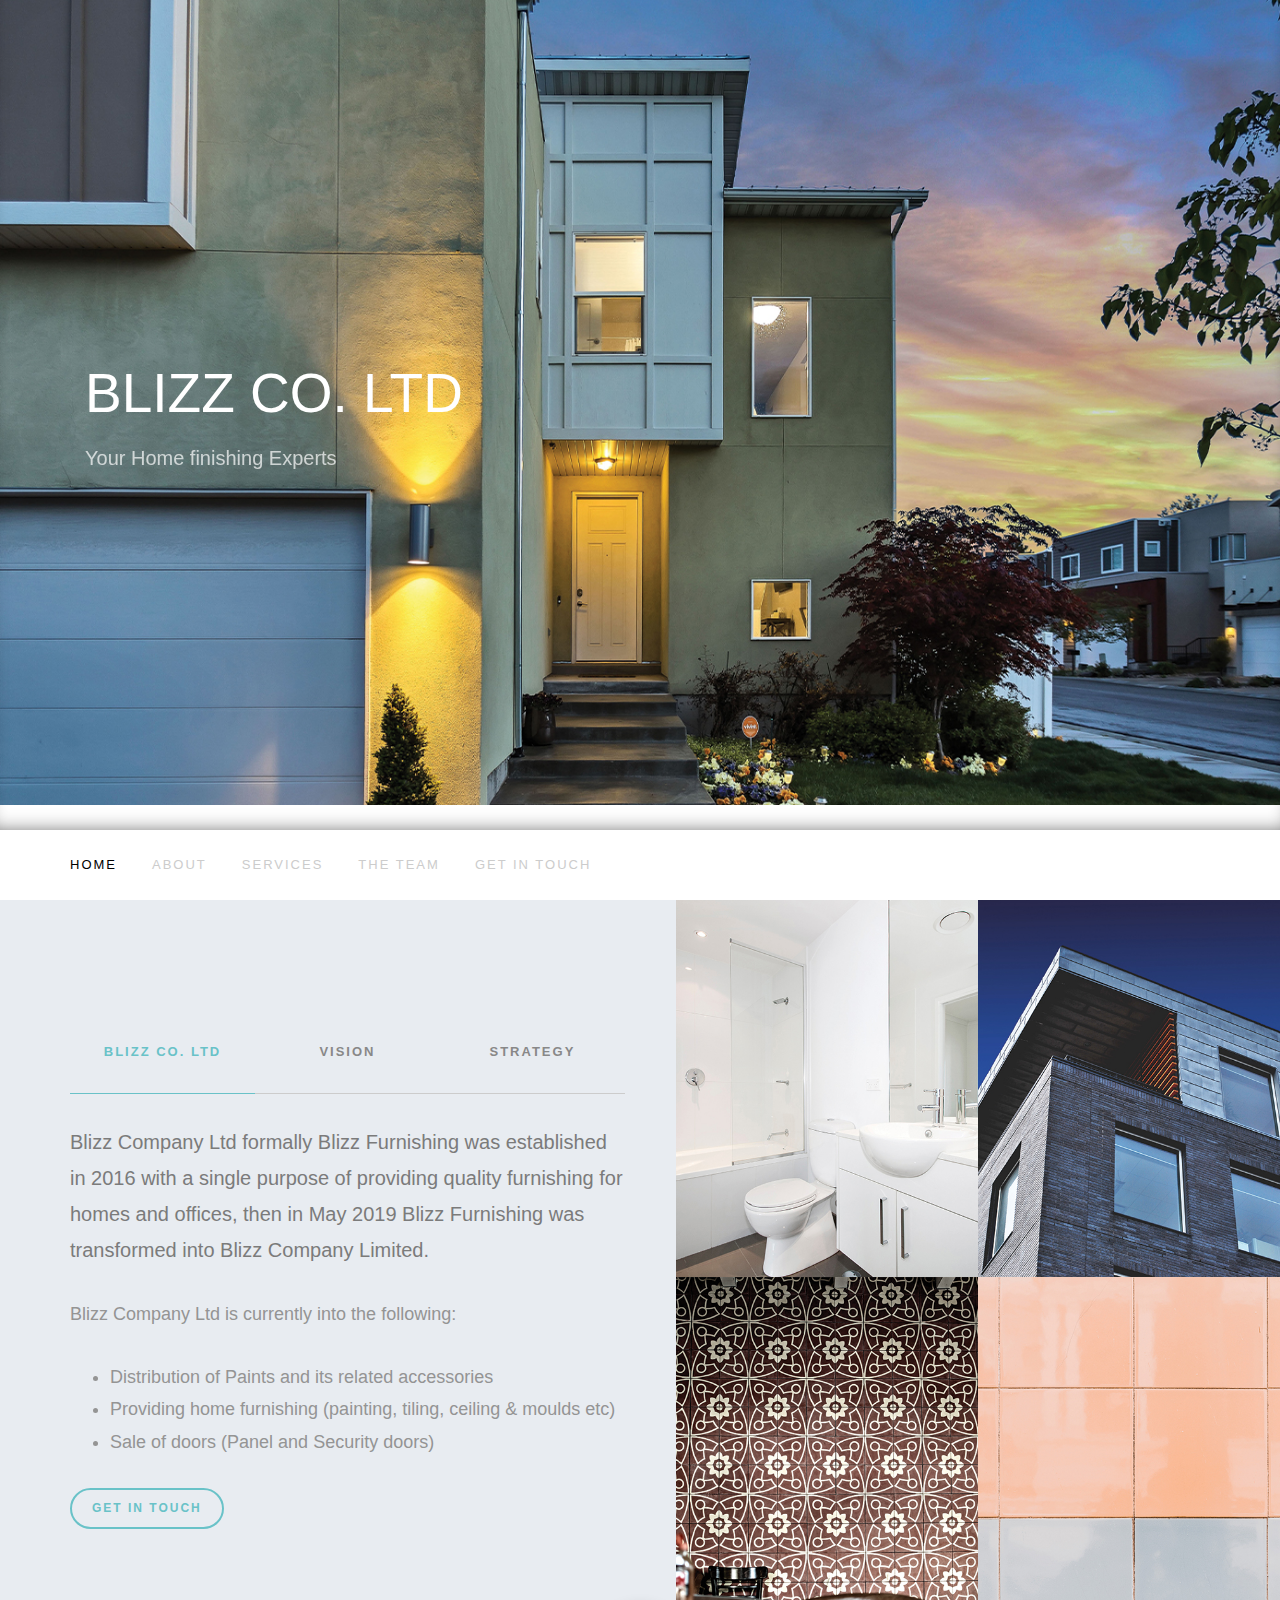
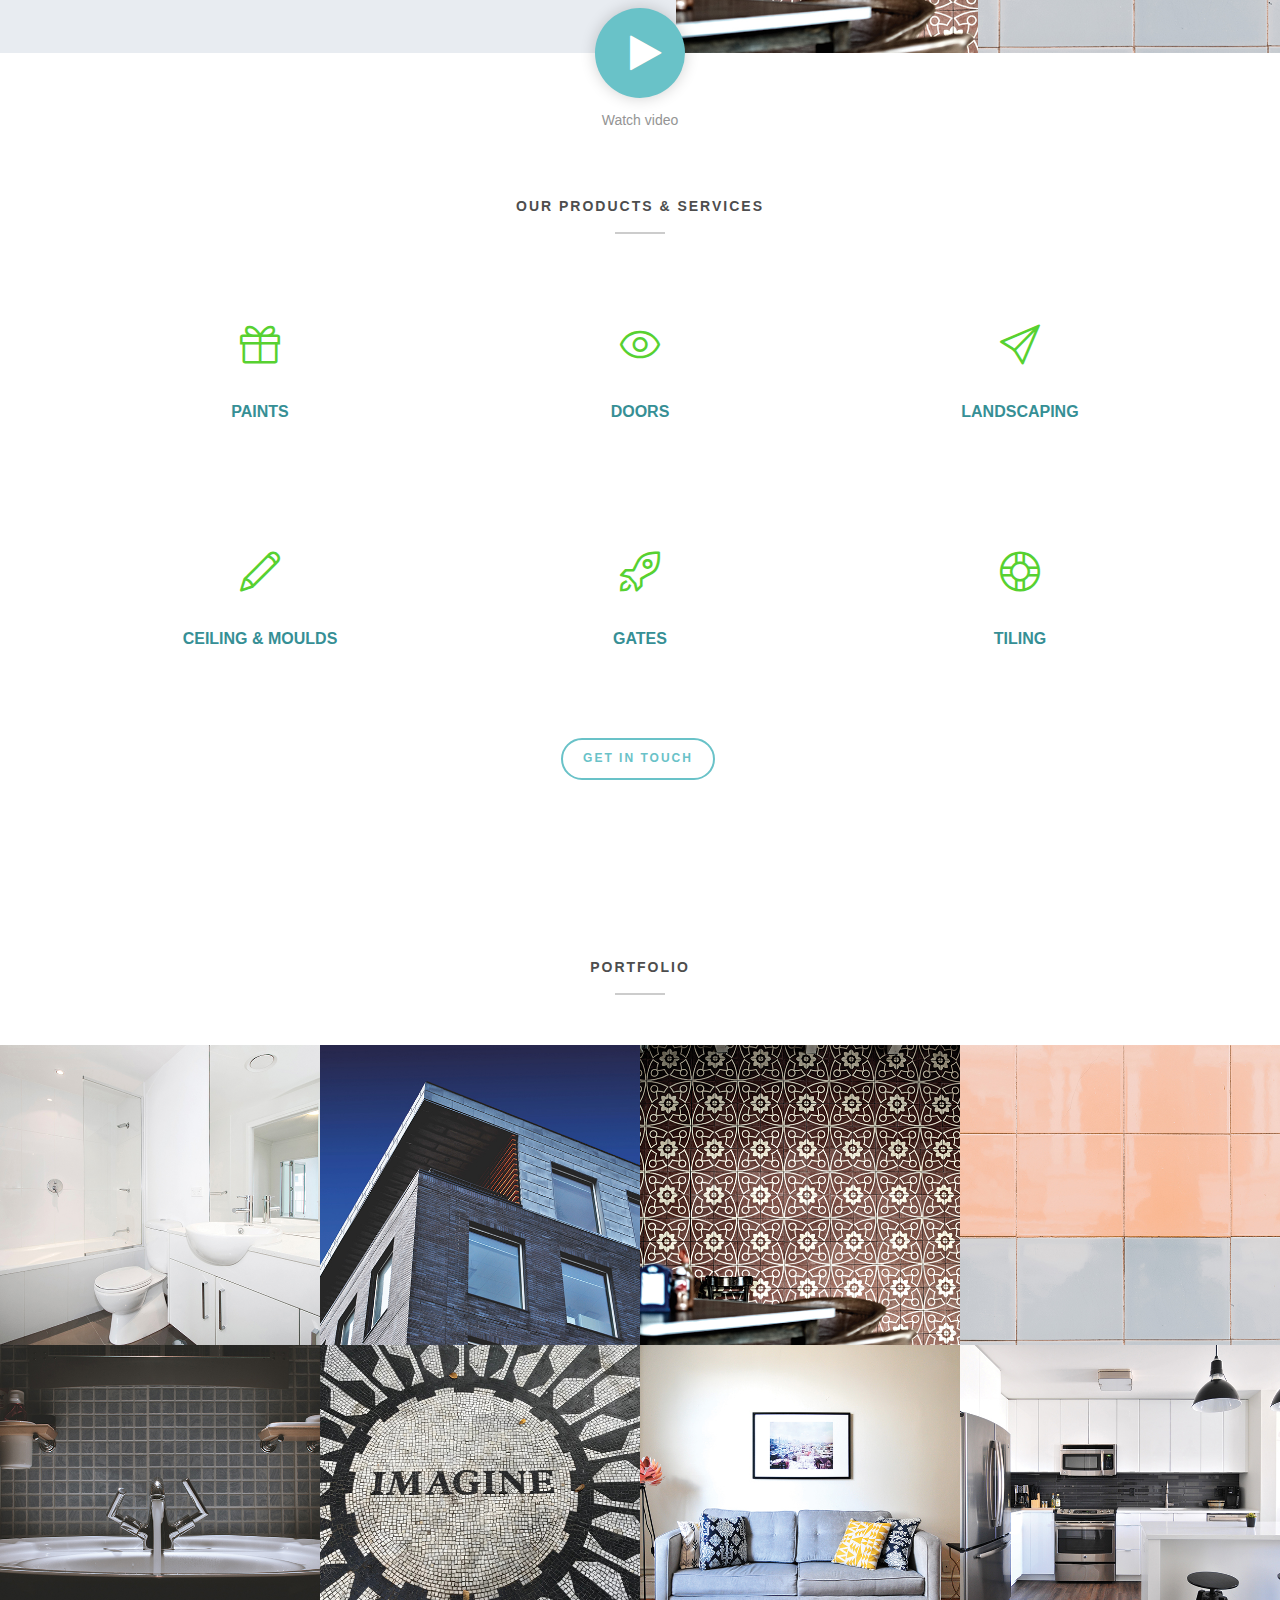
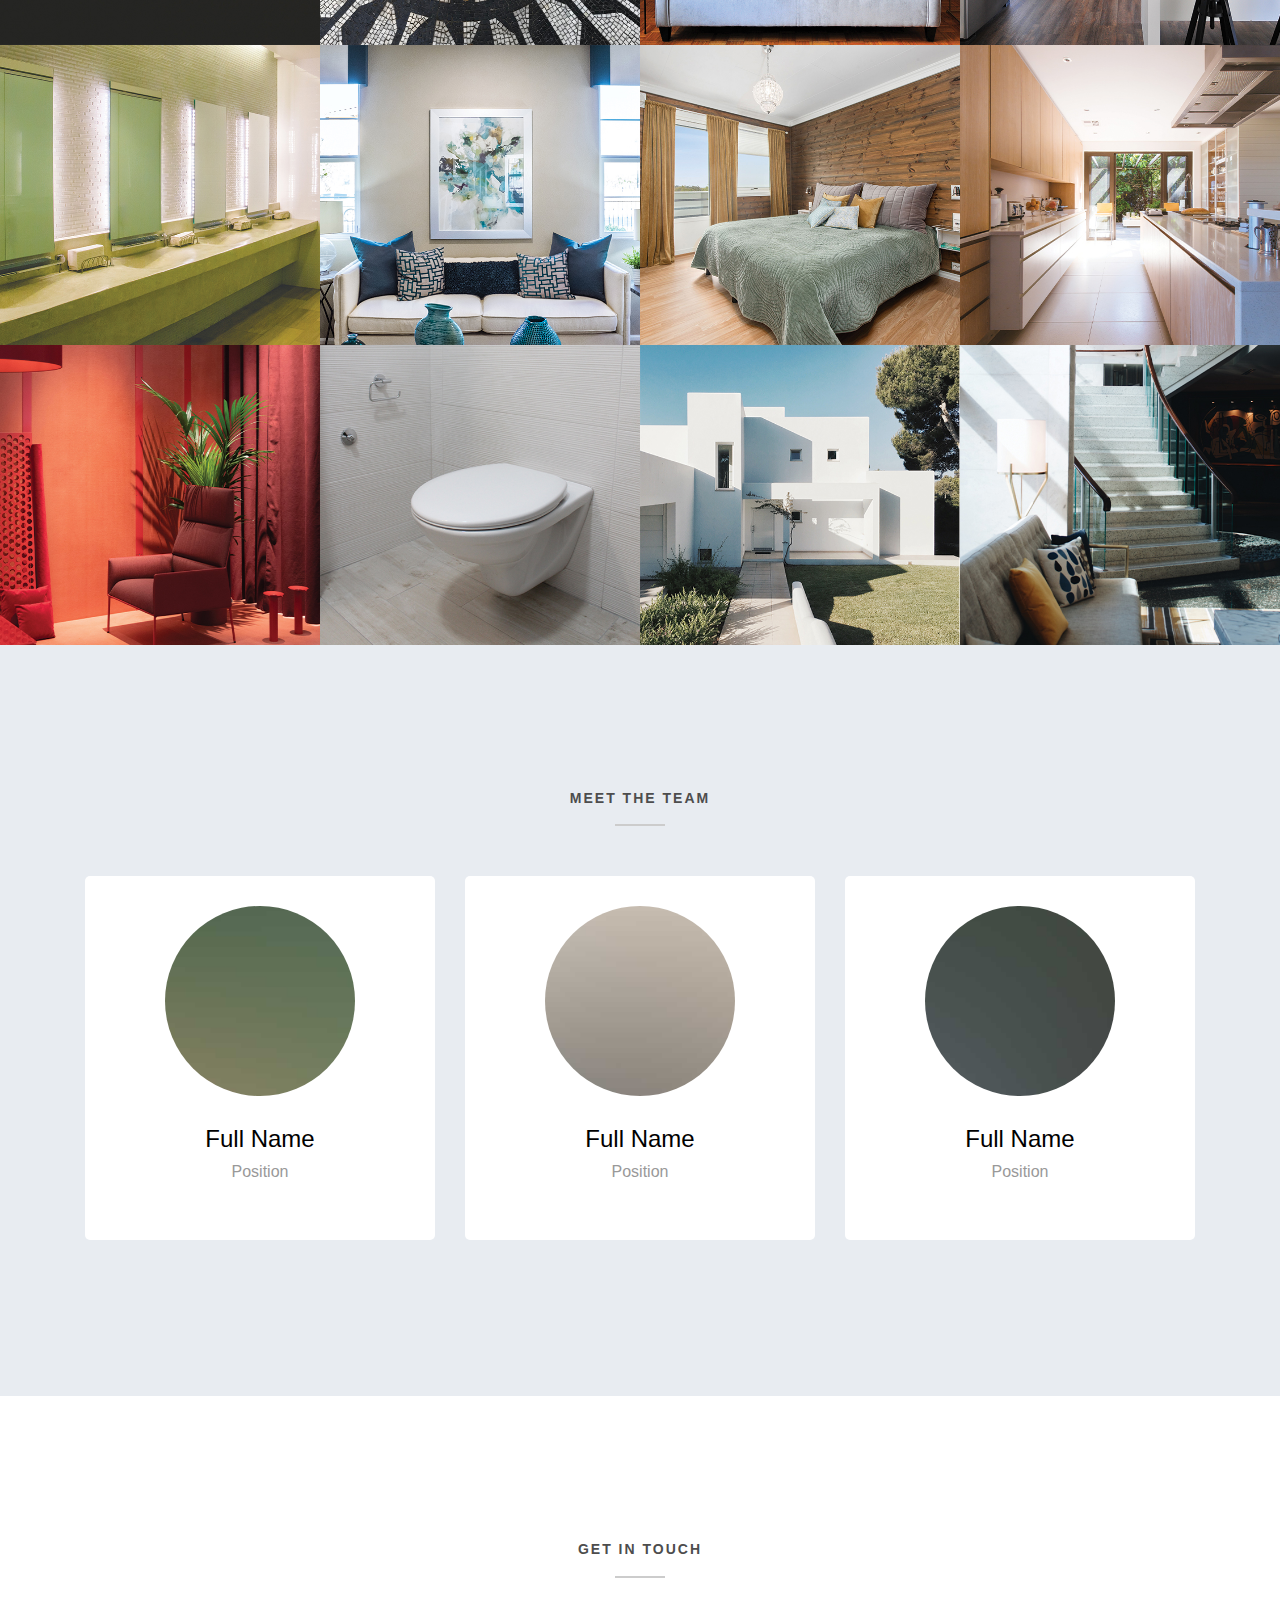
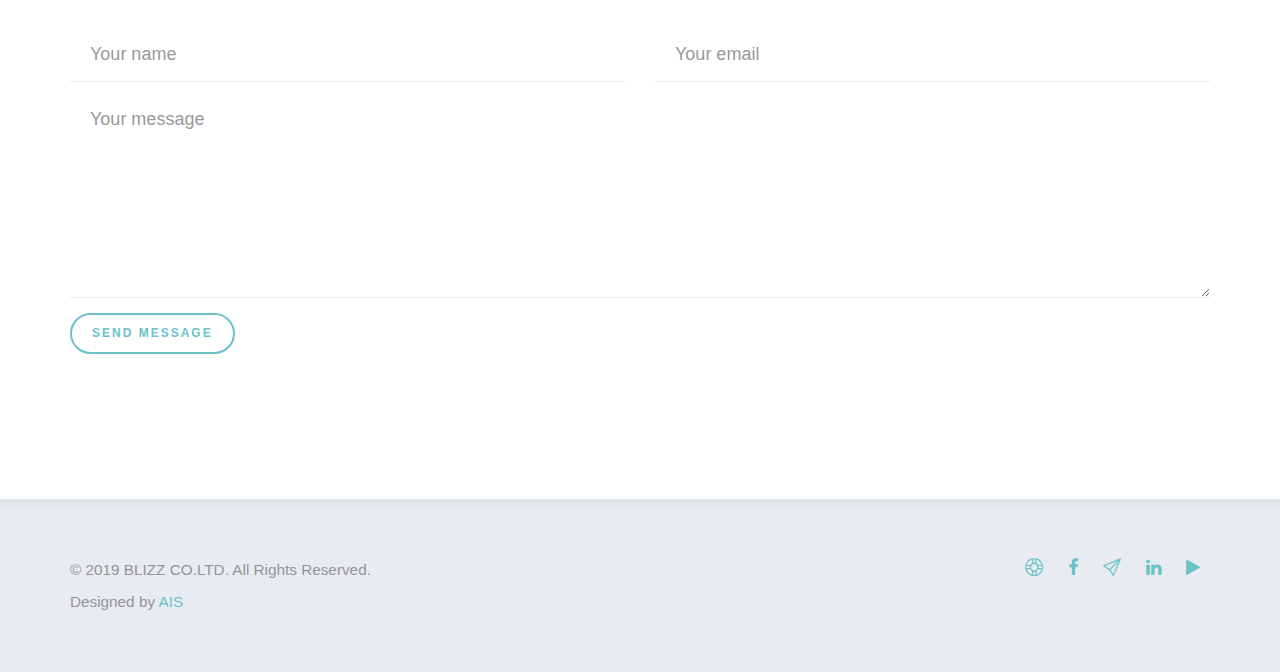
==== commit bc357848: "images" ====
--- a/index.html
+++ b/index.html
@@ -157,7 +157,7 @@
 										<li>To recruits or engage retailers or agent across the whole country</li>
 										<li>On periodic basis, we would also be engaging artisans like painters, tilers etc on seminars so as to sharpen their skills and knowledge in the sector and also to introduce them to our products.</li>
 										<li>Those who comes to our trainings and seminars would be certified and also assisted with work or contracts.</li>
-										<li>	We would also liaise with the Technical University to link up and bridge the knowledge gab in the sector as pacesetters in the industry.</li>
+										<li>We would also liaise with the Technical University to link up and bridge the knowledge gab in the sector as pacesetters in the industry.</li>
 									</ul>
 								</h2>
 								<!-- <ul class="checked">
@@ -175,10 +175,10 @@
 			</div>
 			<div class="fh5co-2col fh5co-text">
 				<div class="fh5co-grid">
-					<div class="fh5co-grid-item" style="background-image: url(images/img_3.jpg);"></div>
-					<div class="fh5co-grid-item" style="background-image: url(images/img_2.jpg);"></div>
-					<div class="fh5co-grid-item" style="background-image: url(images/img_1.jpg);"></div>
-					<div class="fh5co-grid-item" style="background-image: url(images/img_4.jpg);"></div>
+					<div class="fh5co-grid-item" style="background-image: url(images/img3.jpg);"></div>
+					<div class="fh5co-grid-item" style="background-image: url(images/img2.jpg);"></div>
+					<div class="fh5co-grid-item" style="background-image: url(images/img1.jpg);"></div>
+					<div class="fh5co-grid-item" style="background-image: url(images/img4.jpg);"></div>
 				</div>
 			</div>
 		</div> <!-- END fh5co-about -->
@@ -188,13 +188,13 @@
 			<div class="container">
 				<div class="col-md-6 col-md-offset-3 text-center fh5co-heading">
 					<h2>Our Products &amp; Services</h2>
-					<!-- <p>Lorem ipsum dolor sit amet consectetur adipisicing elit. Eveniet nam itaque ipsam iste provident quo ipsam iste provident.</p> -->
+					<!-- <p>Lorem ipsum dolor sit amet Services Type elit. Eveniet nam itaque ipsam iste provident quo ipsam iste provident.</p> -->
 				</div>
 				<div class="col-md-4">
 					<div class="service">
 						<div class="icon"><i class="icon-present"></i></div>
 							<a href="Paints.html"><h3><strong>Paints</strong></h3></a> 
-						<!-- <p>Lorem ipsum dolor sit amet consectetur adipisicing elit. Eveniet nam itaque ipsam iste provident quo ipsam iste provident.</p> -->
+						<!-- <p>Lorem ipsum dolor sit amet Services Type elit. Eveniet nam itaque ipsam iste provident quo ipsam iste provident.</p> -->
 						<!-- <p><strong>Wholesales</strong> <br><strong>Retails</strong> <br><strong>Application Services</strong></p>						 -->
 					</div>
 				</div>
@@ -202,7 +202,7 @@
 					<div class="service">
 						<div class="icon"><i class="icon-eye"></i></div>
 						<a href="Doors.html"><h3><strong>Doors</strong></h3></a>
-						<!-- <p>Lorem ipsum dolor sit amet consectetur adipisicing elit. Eveniet nam itaque ipsam iste provident quo ipsam iste provident.</p> -->
+						<!-- <p>Lorem ipsum dolor sit amet Services Type elit. Eveniet nam itaque ipsam iste provident quo ipsam iste provident.</p> -->
 						<!-- <p><strong>Wholesales</strong> <br><strong>Retails</strong></p> -->
 					</div>
 				</div>
@@ -210,7 +210,7 @@
 					<div class="service">
 						<div class="icon"><i class="icon-paper-plane"></i></div>
 						<a href="Landscaping.html"><h3><strong>Landscaping</strong></h3></a>
-						<!-- <p>Lorem ipsum dolor sit amet consectetur adipisicing elit. Eveniet nam itaque ipsam iste provident quo ipsam iste provident.</p> -->
+						<!-- <p>Lorem ipsum dolor sit amet Services Type elit. Eveniet nam itaque ipsam iste provident quo ipsam iste provident.</p> -->
 					</div>
 				</div>
 
@@ -218,21 +218,21 @@
 					<div class="service">
 						<div class="icon"><i class="icon-pencil"></i></div>
 						<a href="Ceiling-moulds.html"><h3><strong>Ceiling &amp; Moulds</strong></h3></a>
-						<!-- <p>Lorem ipsum dolor sit amet consectetur adipisicing elit. Eveniet nam itaque ipsam iste provident quo ipsam iste provident.</p> -->
+						<!-- <p>Lorem ipsum dolor sit amet Services Type elit. Eveniet nam itaque ipsam iste provident quo ipsam iste provident.</p> -->
 					</div>
 				</div>
 				<div class="col-md-4">
 					<div class="service">
 						<div class="icon"><i class="icon-rocket"></i></div>
 							<a href="Gates.html"><h3><strong>Gates</strong></h3></a>
-						<!-- <p>Lorem ipsum dolor sit amet consectetur adipisicing elit. Eveniet nam itaque ipsam iste provident quo ipsam iste provident.</p> -->
+						<!-- <p>Lorem ipsum dolor sit amet Services Type elit. Eveniet nam itaque ipsam iste provident quo ipsam iste provident.</p> -->
 					</div>
 				</div>
 				<div class="col-md-4">
 					<div class="service">
 						<div class="icon"><i class="icon-support"></i></div>
 						<a href="Tiling.html"><h3><strong>Tiling</strong></h3></a>
-						<!-- <p>Lorem ipsum dolor sit amet consectetur adipisicing elit. Eveniet nam itaque ipsam iste provident quo ipsam iste provident.</p> -->
+						<!-- <p>Lorem ipsum dolor sit amet Services Type elit. Eveniet nam itaque ipsam iste provident quo ipsam iste provident.</p> -->
 					</div>
 				</div>
 				<div class="col-md-12 text-center">
@@ -242,87 +242,164 @@
 			</div>
 
 		</div> <!-- END fh5co-services -->
-		<h1>Portfolios</h1>
+		<div class="col-md-6 col-md-offset-3 text-center fh5co-heading">
+			<h2>Portfolio</h2>
+			<!-- <p>Lorem ipsum dolor sit amet Services Type elit. Eveniet nam itaque ipsam iste provident quo ipsam iste provident.</p> -->
+		</div>
 		<div id="fh5co-gallery">
-			<a href="images/img_3.jpg" class="fh5co-item image-popup" style="background-image: url(images/img_3.jpg)">
-				<div class="fh5co-overlay"></div>
-				<div class="fh5co-copy">
-					<div class="fh5co-copy-inner">
-						<h2>Consectetur adipisicing</h2>
-						<h3>Web Design</h3>
-					</div>
-				</div>
-			</a>
-			<a href="images/img_2.jpg" class="fh5co-item image-popup" style="background-image: url(images/img_2.jpg)">
-				<div class="fh5co-overlay"></div>
-				<div class="fh5co-copy">
-					<div class="fh5co-copy-inner">
-						<h2>Consectetur adipisicing</h2>
-						<h3>Web Design</h3>
-					</div>
-				</div>
-			</a>
-			<a href="images/img_1.jpg" class="fh5co-item image-popup" style="background-image: url(images/img_1.jpg)">
-				<div class="fh5co-overlay"></div>
-				<div class="fh5co-copy">
-					<div class="fh5co-copy-inner">
-						<h2>Consectetur adipisicing</h2>
-						<h3>Illustration</h3>
-					</div>
-				</div>
-			</a>
-			<a href="images/img_4.jpg" class="fh5co-item image-popup" style="background-image: url(images/img_4.jpg)">
-				<div class="fh5co-overlay"></div>
-				<div class="fh5co-copy">
-					<div class="fh5co-copy-inner">
-						<h2>Consectetur adipisicing</h2>
-						<h3>Web Design</h3>
-					</div>
-				</div>
-			</a>
-			<a href="images/img_4.jpg" class="fh5co-item image-popup" style="background-image: url(images/img_4.jpg)">
-				<div class="fh5co-overlay"></div>
-				<div class="fh5co-copy">
-					<div class="fh5co-copy-inner">
-						<h2>Consectetur adipisicing</h2>
-						<h3>Logo, Branding</h3>
-					</div>
-				</div>
-			</a>
-			<a href="images/img_1.jpg" class="fh5co-item image-popup" style="background-image: url(images/img_1.jpg)">
-				<div class="fh5co-overlay"></div>
-				<div class="fh5co-copy">
-					<div class="fh5co-copy-inner">
-						<h2>Consectetur adipisicing</h2>
-						<h3>Brnading, Identity</h3>
-					</div>
-				</div>
-			</a>
-			<a href="images/img_2.jpg" class="fh5co-item image-popup" style="background-image: url(images/img_2.jpg)">
-				<div class="fh5co-overlay"></div>
-				<div class="fh5co-copy">
-					<div class="fh5co-copy-inner">
-						<h2>Consectetur adipisicing</h2>
-						<h3>Packaging</h3>
-					</div>
-				</div>
-			</a>
-			<a href="images/img_3.jpg" class="fh5co-item image-popup" style="background-image: url(images/img_3.jpg)">
-				<div class="fh5co-overlay"></div>
-				<div class="fh5co-copy">
-					<div class="fh5co-copy-inner">
-						<h2>Consectetur adipisicing</h2>
-						<h3>Web Design</h3>
-					</div>
-				</div>
-			</a>
-		</div> <!-- END fh5co-gallery -->
+			<a href="images/img3.jpg" class="fh5co-item image-popup" style="background-image: url(images/img3.jpg)">
+				<div class="fh5co-overlay"></div>
+				<div class="fh5co-copy">
+					<div class="fh5co-copy-inner">
+						<h2>Services Type</h2>
+						<h3>Services Type</h3>
+					</div>
+				</div>
+			</a>
+			<a href="images/img2.jpg" class="fh5co-item image-popup" style="background-image: url(images/img2.jpg)">
+				<div class="fh5co-overlay"></div>
+				<div class="fh5co-copy">
+					<div class="fh5co-copy-inner">
+						<h2>Services Type</h2>
+						<h3>Services Type</h3>
+					</div>
+				</div>
+			</a>
+			<a href="images/img1.jpg" class="fh5co-item image-popup" style="background-image: url(images/img1.jpg)">
+				<div class="fh5co-overlay"></div>
+				<div class="fh5co-copy">
+					<div class="fh5co-copy-inner">
+						<h2>Services Type</h2>
+						<h3>Services Type</h3>
+					</div>
+				</div>
+			</a>
+			<a href="images/img4.jpg" class="fh5co-item image-popup" style="background-image: url(images/img4.jpg)">
+				<div class="fh5co-overlay"></div>
+				<div class="fh5co-copy">
+					<div class="fh5co-copy-inner">
+						<h2>Services Type</h2>
+						<h3>Services Type</h3>
+					</div>
+				</div>
+			</a>
+			<a href="images/img5.jpg" class="fh5co-item image-popup" style="background-image: url(images/img5.jpg)">
+				<div class="fh5co-overlay"></div>
+				<div class="fh5co-copy">
+					<div class="fh5co-copy-inner">
+						<h2>Services Type</h2>
+						<h3>Services Type</h3>
+					</div>
+				</div>
+			</a>
+			<a href="images/img6.jpg" class="fh5co-item image-popup" style="background-image: url(images/img6.jpg)">
+				<div class="fh5co-overlay"></div>
+				<div class="fh5co-copy">
+					<div class="fh5co-copy-inner">
+						<h2>Services Type</h2>
+						<h3>Services Type</h3>
+					</div>
+				</div>
+			</a>
+			<a href="images/img7.jpg" class="fh5co-item image-popup" style="background-image: url(images/img7.jpg)">
+				<div class="fh5co-overlay"></div>
+				<div class="fh5co-copy">
+					<div class="fh5co-copy-inner">
+						<h2>Services Type</h2>
+						<h3>Services Type</h3>
+					</div>
+				</div>
+			</a>
+			<a href="images/img8.jpg" class="fh5co-item image-popup" style="background-image: url(images/img8.jpg)">
+				<div class="fh5co-overlay"></div>
+				<div class="fh5co-copy">
+					<div class="fh5co-copy-inner">
+						<h2>Services Type</h2>
+						<h3>Services Type</h3>
+					</div>
+				</div>
+			</a>
+		</div> <!-- END fh5co-gallery1 -->
+		<div id="fh5co-gallery">
+			<a href="images/img9.jpg" class="fh5co-item image-popup" style="background-image: url(images/img9.jpg)">
+				<div class="fh5co-overlay"></div>
+				<div class="fh5co-copy">
+					<div class="fh5co-copy-inner">
+						<h2>Services Type</h2>
+						<h3>Services Type</h3>
+					</div>
+				</div>
+			</a>
+			<a href="images/img10.jpg" class="fh5co-item image-popup" style="background-image: url(images/img10.jpg)">
+				<div class="fh5co-overlay"></div>
+				<div class="fh5co-copy">
+					<div class="fh5co-copy-inner">
+						<h2>Services Type</h2>
+						<h3>Services Type</h3>
+					</div>
+				</div>
+			</a>
+			<a href="images/img11.jpg" class="fh5co-item image-popup" style="background-image: url(images/img11.jpg)">
+				<div class="fh5co-overlay"></div>
+				<div class="fh5co-copy">
+					<div class="fh5co-copy-inner">
+						<h2>Services Type</h2>
+						<h3>Services Type</h3>
+					</div>
+				</div>
+			</a>
+			<a href="images/img12.jpg" class="fh5co-item image-popup" style="background-image: url(images/img12.jpg)">
+				<div class="fh5co-overlay"></div>
+				<div class="fh5co-copy">
+					<div class="fh5co-copy-inner">
+						<h2>Services Type</h2>
+						<h3>Services Type</h3>
+					</div>
+				</div>
+			</a>
+			<a href="images/img13.jpg" class="fh5co-item image-popup" style="background-image: url(images/img13.jpg)">
+				<div class="fh5co-overlay"></div>
+				<div class="fh5co-copy">
+					<div class="fh5co-copy-inner">
+						<h2>Services Type</h2>
+						<h3>Services Type</h3>
+					</div>
+				</div>
+			</a>
+			<a href="images/img14.jpg" class="fh5co-item image-popup" style="background-image: url(images/img14.jpg)">
+				<div class="fh5co-overlay"></div>
+				<div class="fh5co-copy">
+					<div class="fh5co-copy-inner">
+						<h2>Services Type</h2>
+						<h3>Services Type</h3>
+					</div>
+				</div>
+			</a>
+			<a href="images/img15.jpg" class="fh5co-item image-popup" style="background-image: url(images/img15.jpg)">
+				<div class="fh5co-overlay"></div>
+				<div class="fh5co-copy">
+					<div class="fh5co-copy-inner">
+						<h2>Services Type</h2>
+						<h3>Services Type</h3>
+					</div>
+				</div>
+			</a>
+			<a href="images/img16.jpg" class="fh5co-item image-popup" style="background-image: url(images/img16.jpg)">
+				<div class="fh5co-overlay"></div>
+				<div class="fh5co-copy">
+					<div class="fh5co-copy-inner">
+						<h2>Services Type</h2>
+						<h3>Services Type</h3>
+					</div>
+				</div>
+			</a>
+		</div> <!-- END fh5co-gallery2 -->
 
 		<div id="fh5co-team" data-section="team">
 			<div class="container">
 				<div class="col-md-6 col-md-offset-3 text-center fh5co-heading">
 					<h2>Meet The Team</h2>
-					<!-- <p>Lorem ipsum dolor sit amet consectetur adipisicing elit. Eveniet nam itaque ipsam iste provident quo ipsam iste provident.</p> -->
+					<!-- <p>Lorem ipsum dolor sit amet Services Type elit. Eveniet nam itaque ipsam iste provident quo ipsam iste provident.</p> -->
 				</div>
 				<div class="col-md-4">
 					<div class="person">
@@ -352,7 +429,7 @@
 			<div class="container">
 				<div class="col-md-6 col-md-offset-3 text-center fh5co-heading">
 					<h2>Get In Touch</h2>
-					<!-- <p>Lorem ipsum dolor sit amet consectetur adipisicing elit. Eveniet nam itaque ipsam iste provident quo ipsam iste provident.</p> -->
+					<!-- <p>Lorem ipsum dolor sit amet Services Type elit. Eveniet nam itaque ipsam iste provident quo ipsam iste provident.</p> -->
 				</div>
 				<form action="#" method="post">
 					<div class="row">
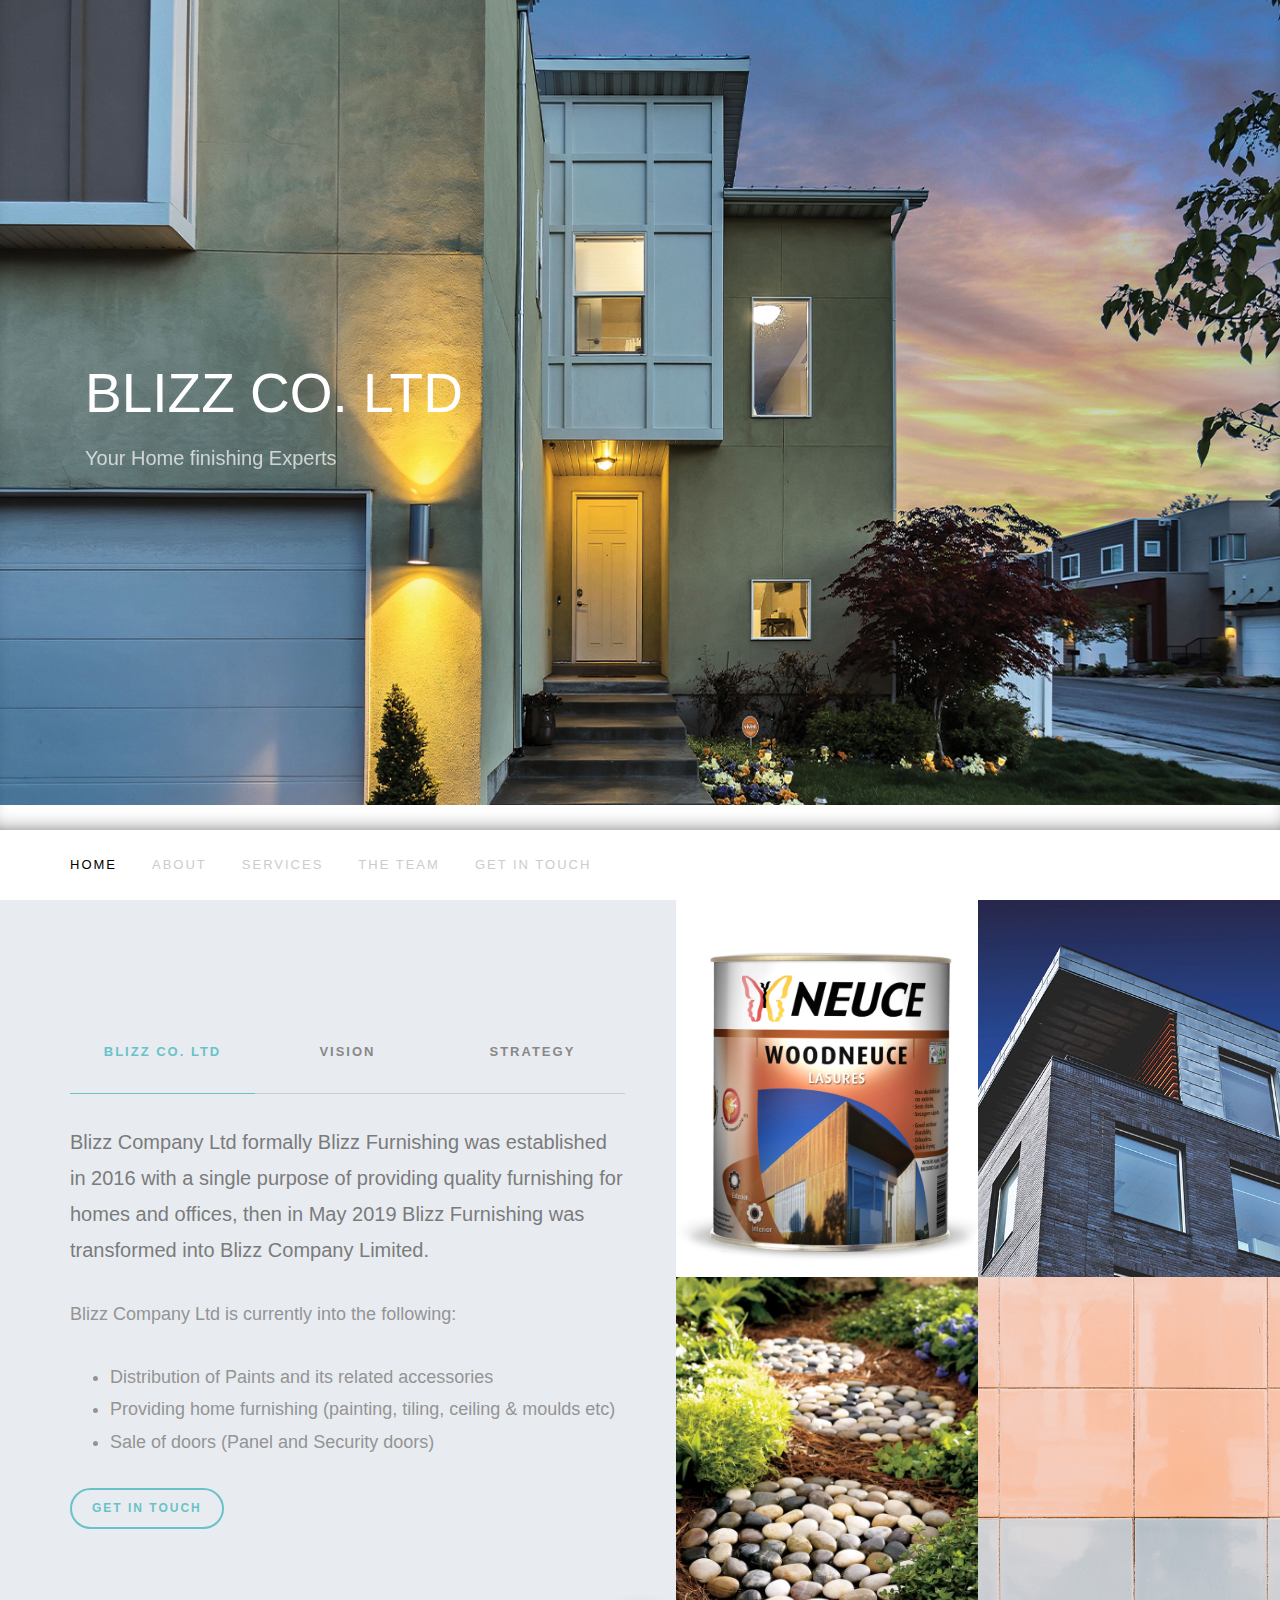
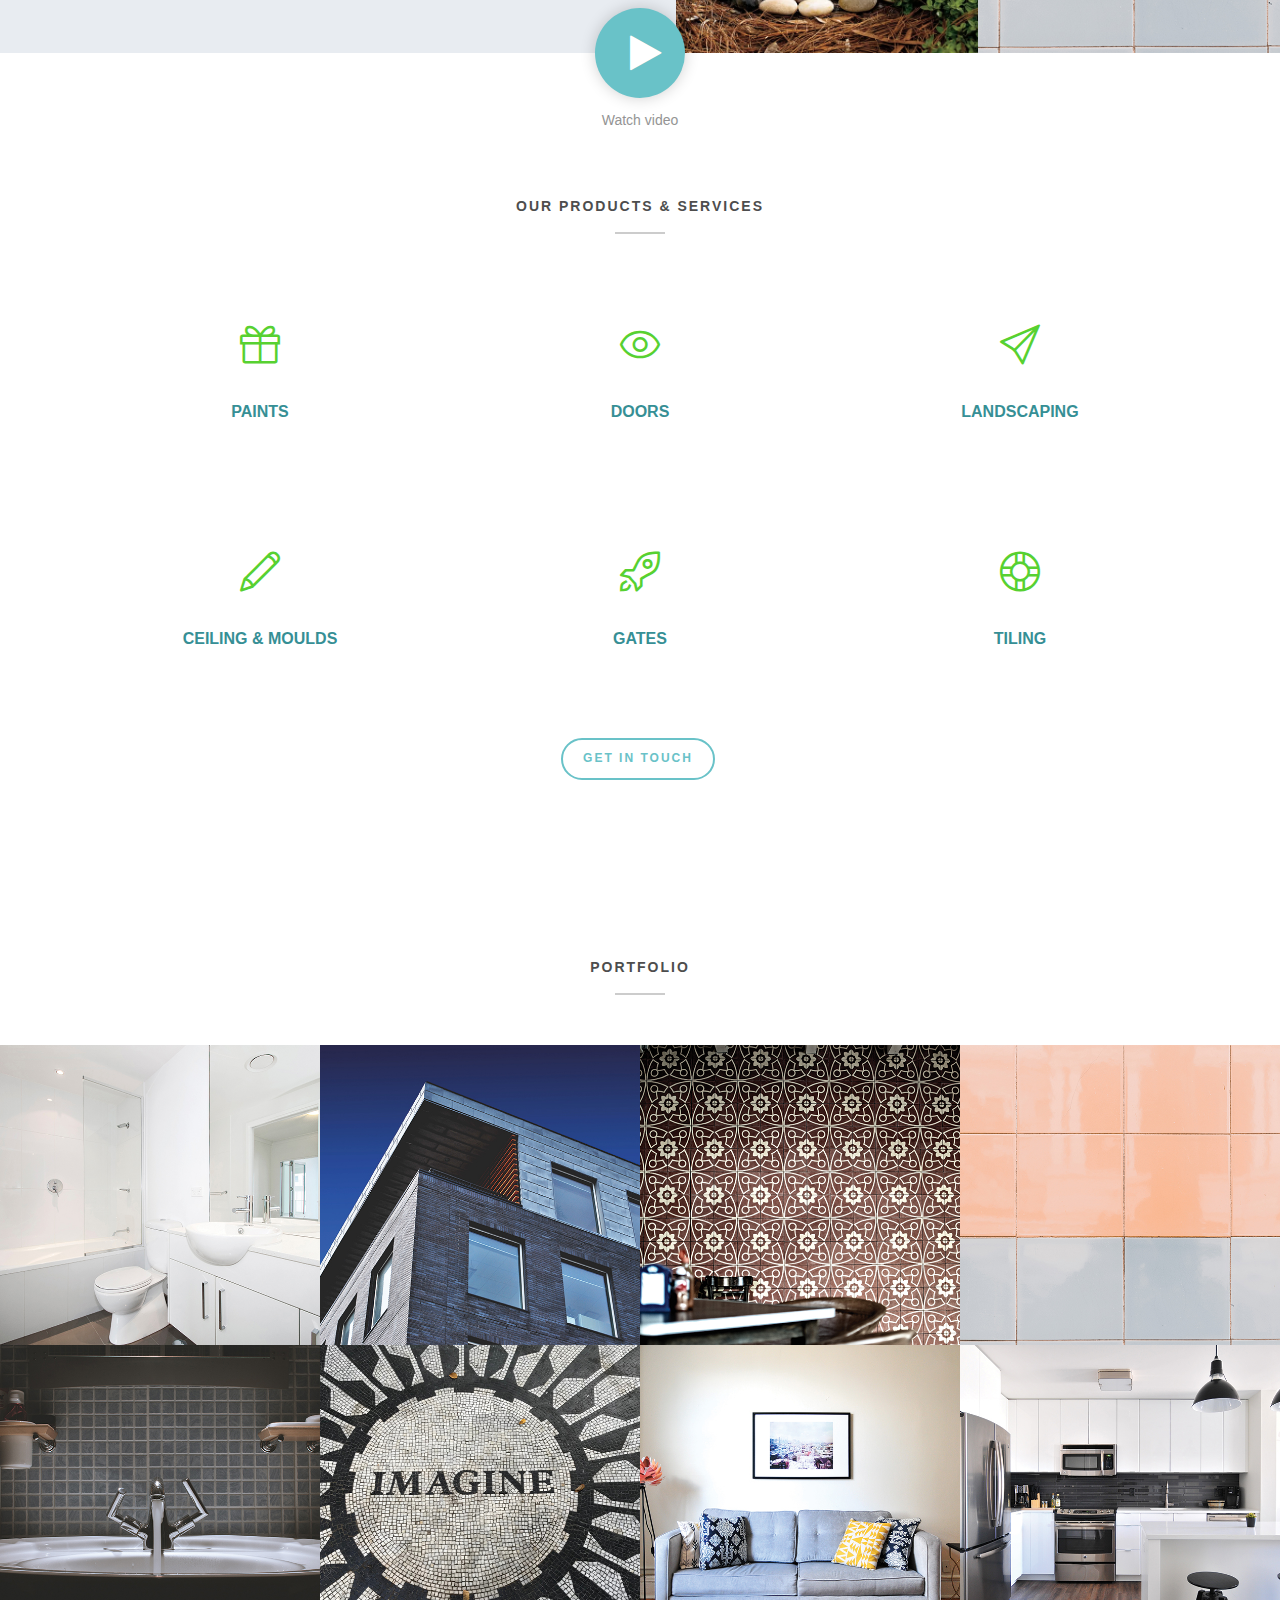
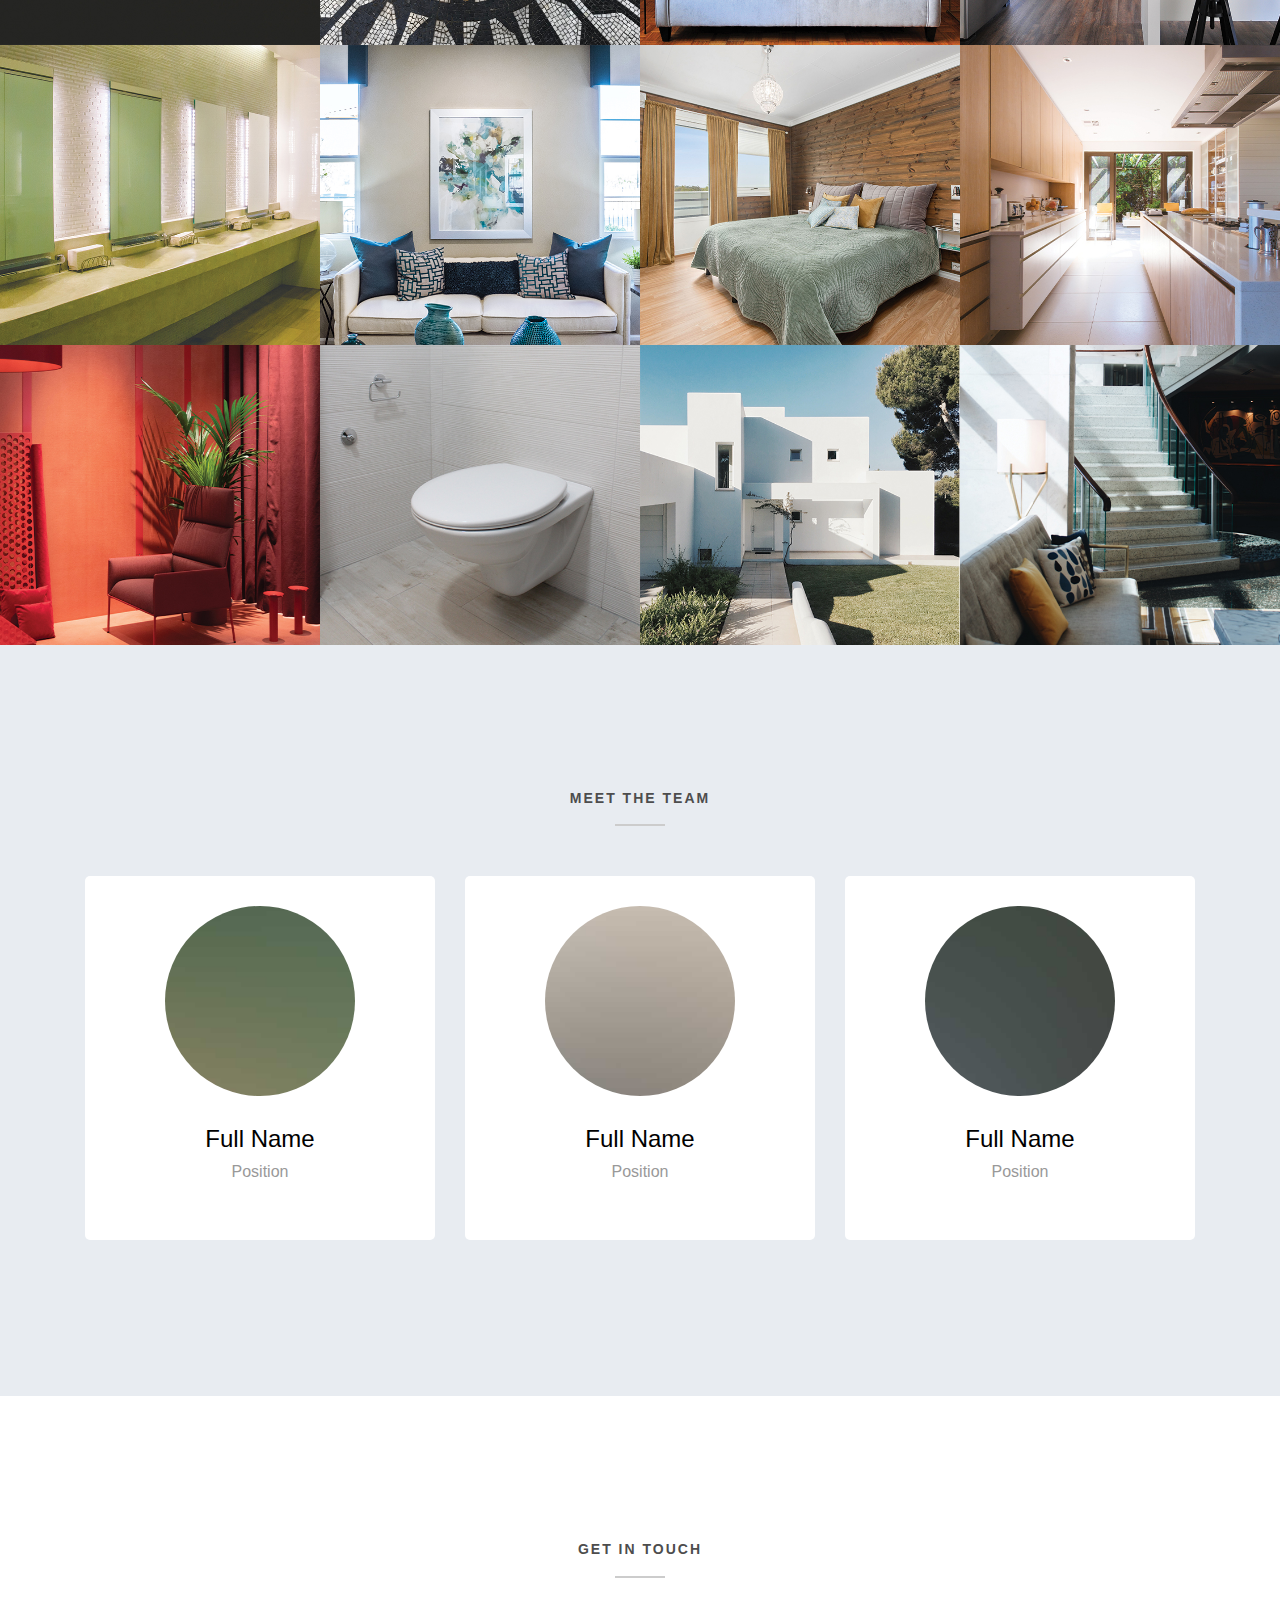
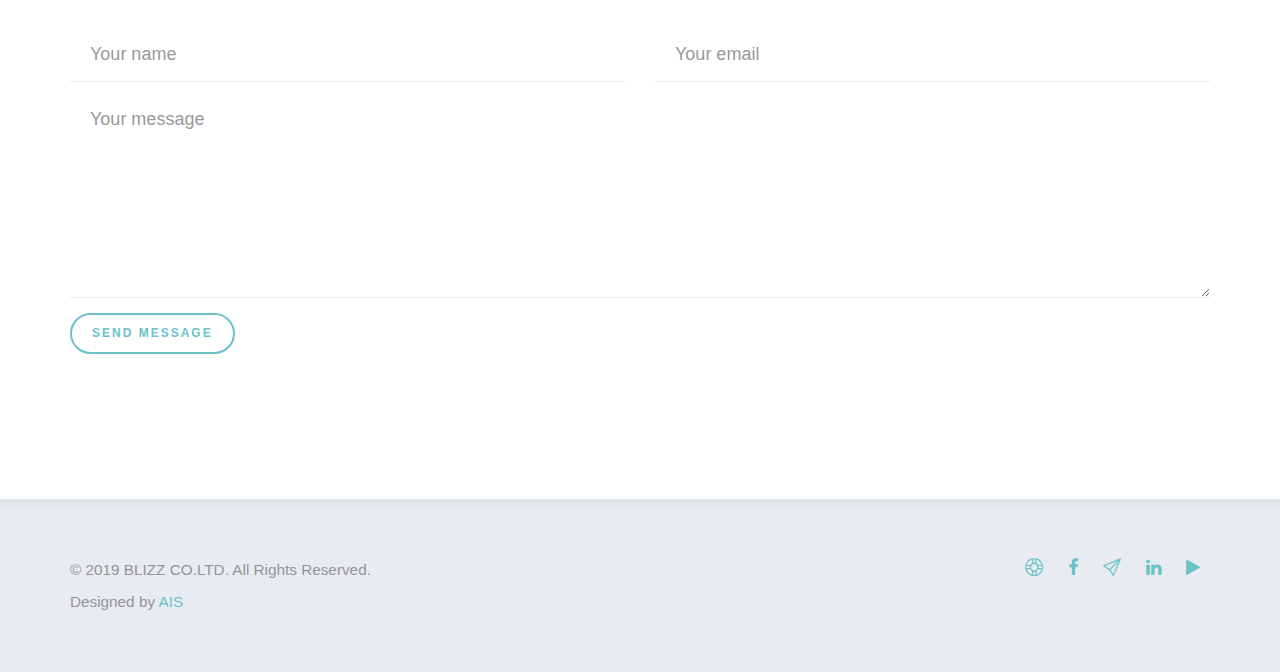
==== commit b2e25003: "Update index.html" ====
--- a/index.html
+++ b/index.html
@@ -175,9 +175,9 @@
 			</div>
 			<div class="fh5co-2col fh5co-text">
 				<div class="fh5co-grid">
-					<div class="fh5co-grid-item" style="background-image: url(images/img3.jpg);"></div>
+					<div class="fh5co-grid-item" style="background-image: url(images/934_1.jpg);"></div>
 					<div class="fh5co-grid-item" style="background-image: url(images/img2.jpg);"></div>
-					<div class="fh5co-grid-item" style="background-image: url(images/img1.jpg);"></div>
+					<div class="fh5co-grid-item" style="background-image: url(images/stepping-stone.jpg);"></div>
 					<div class="fh5co-grid-item" style="background-image: url(images/img4.jpg);"></div>
 				</div>
 			</div>
